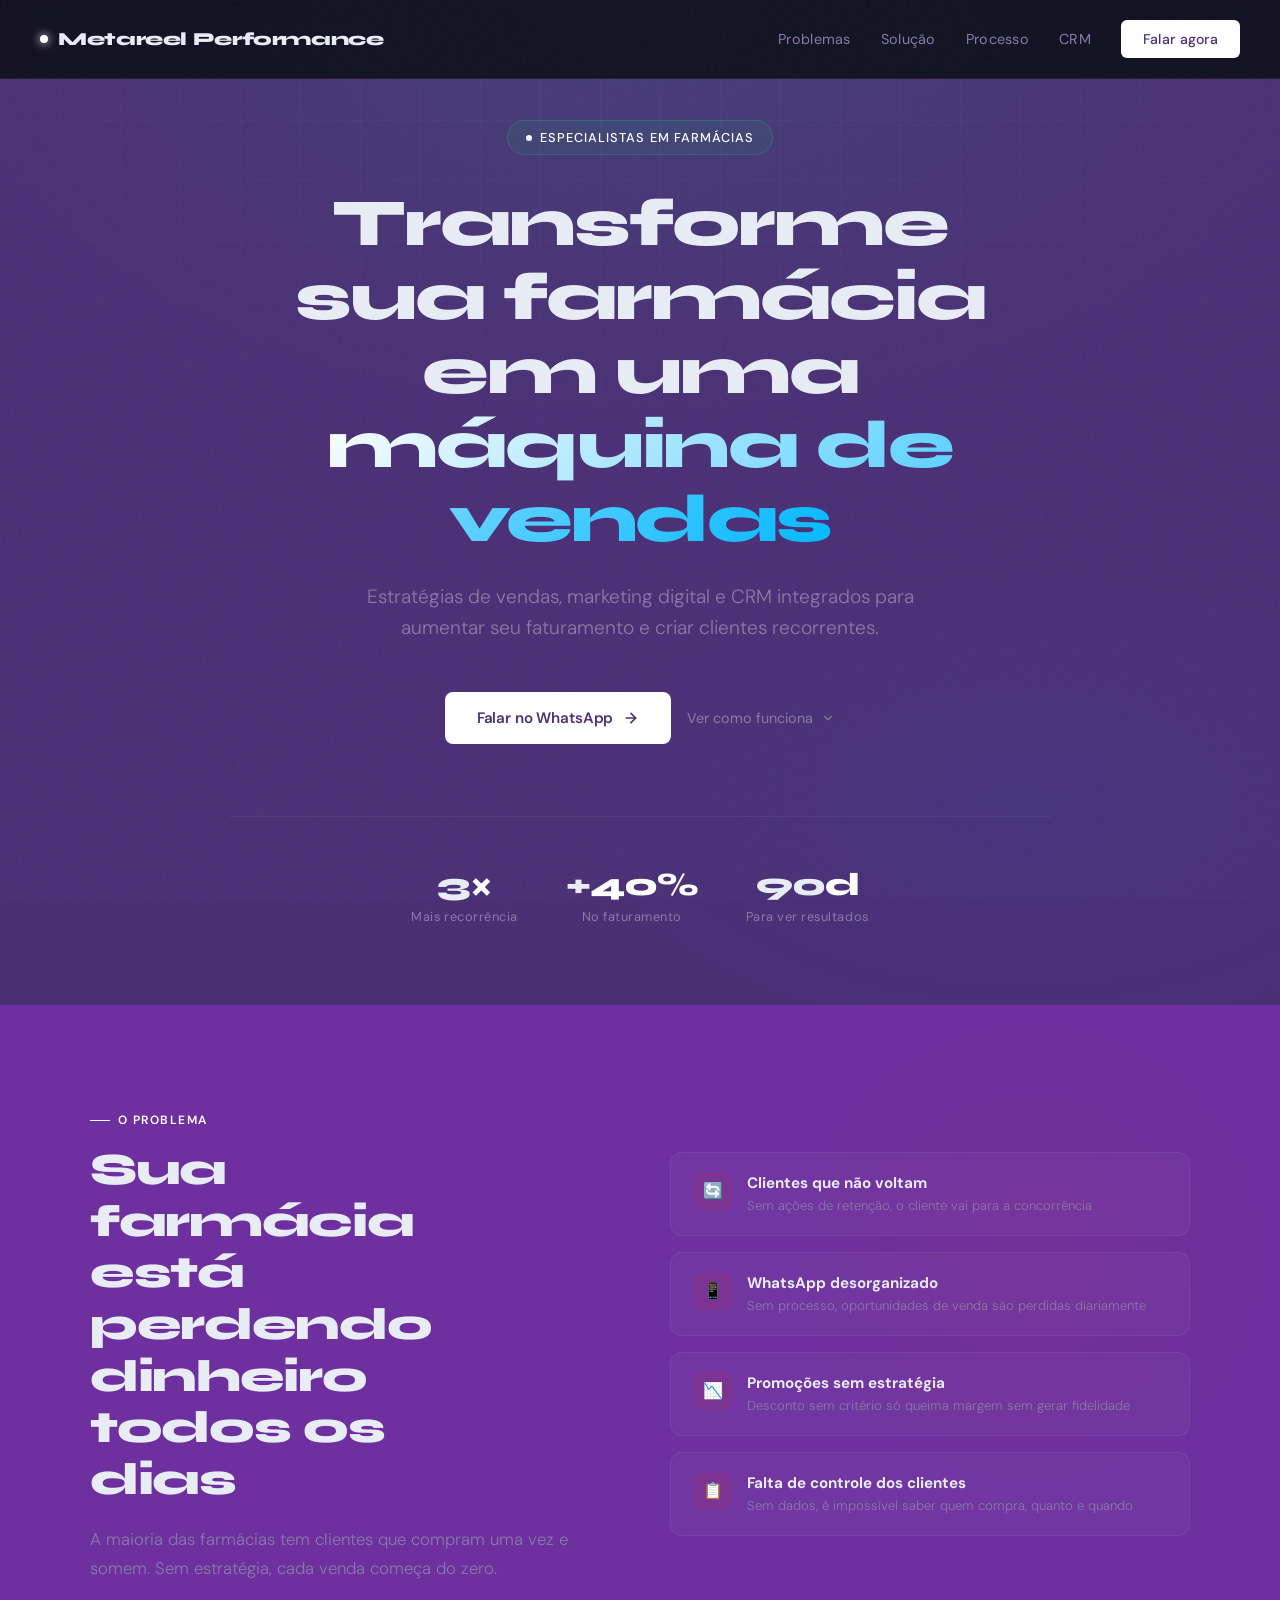
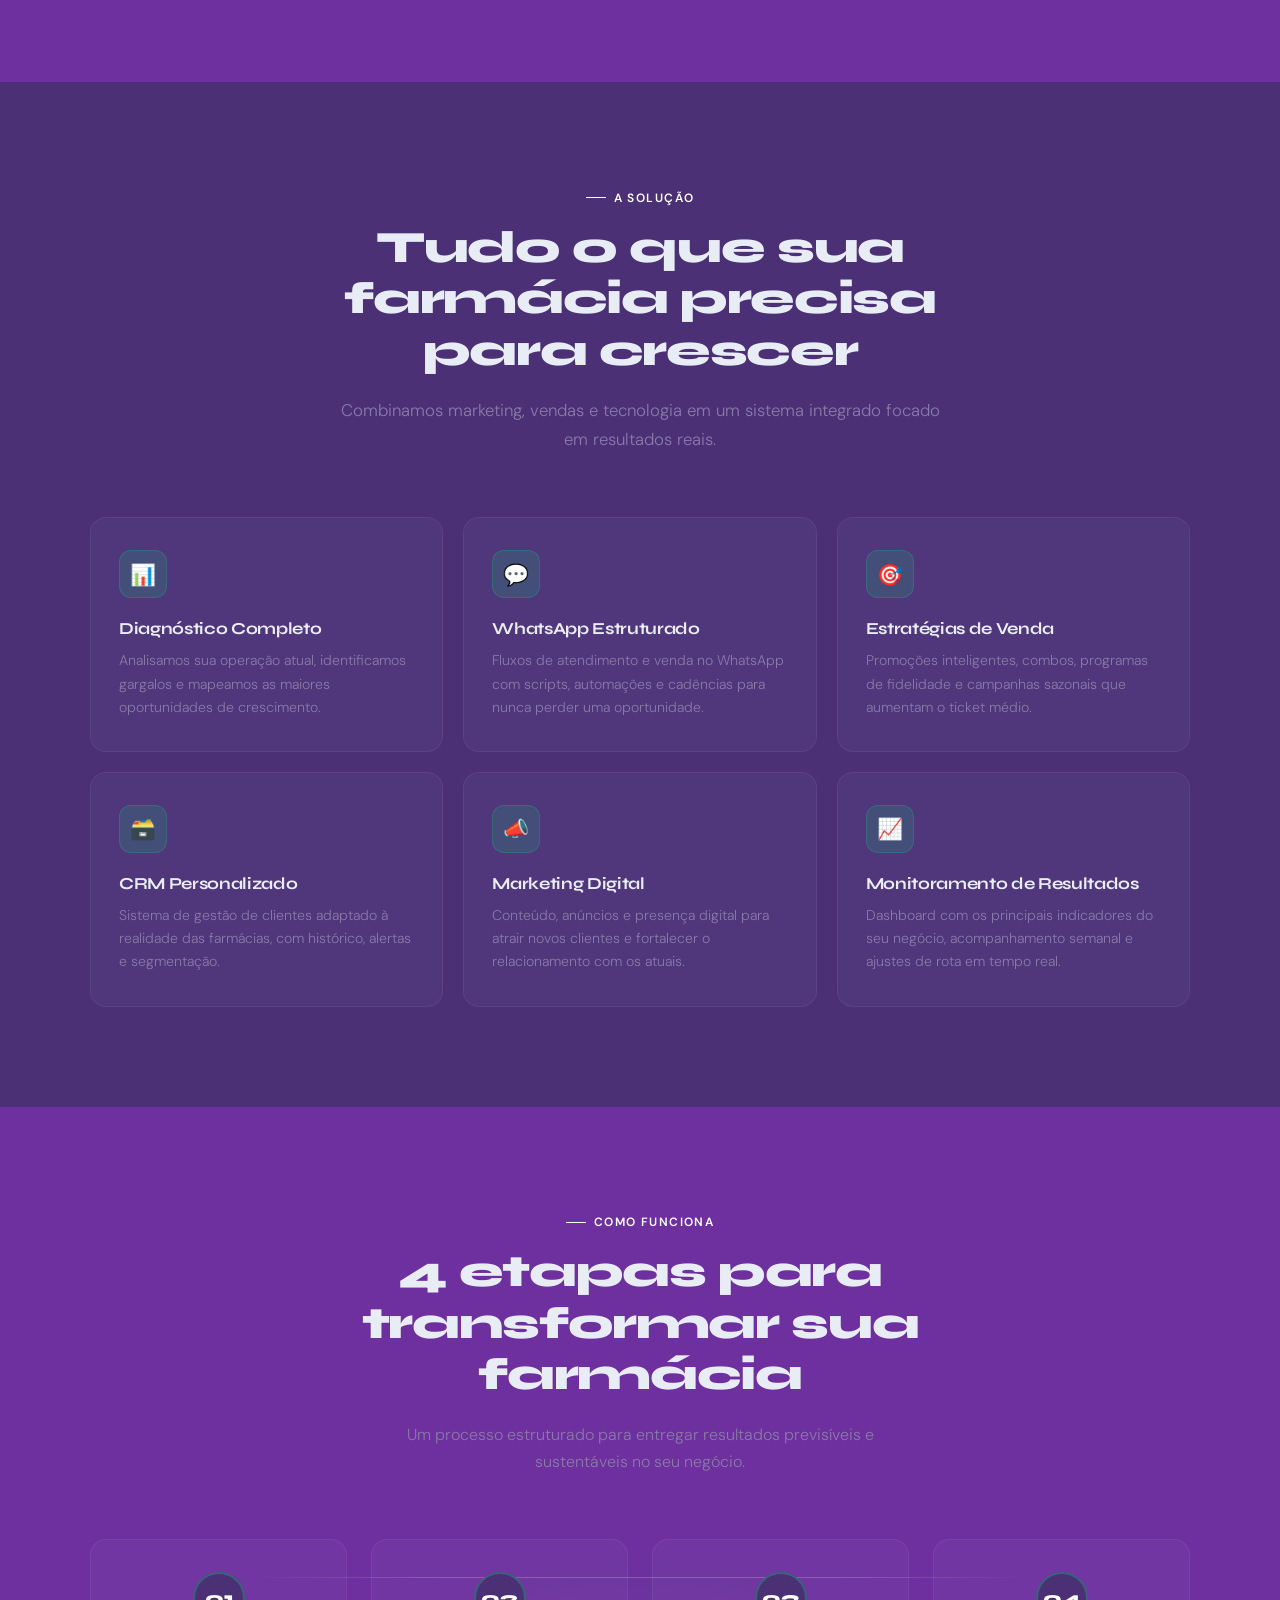
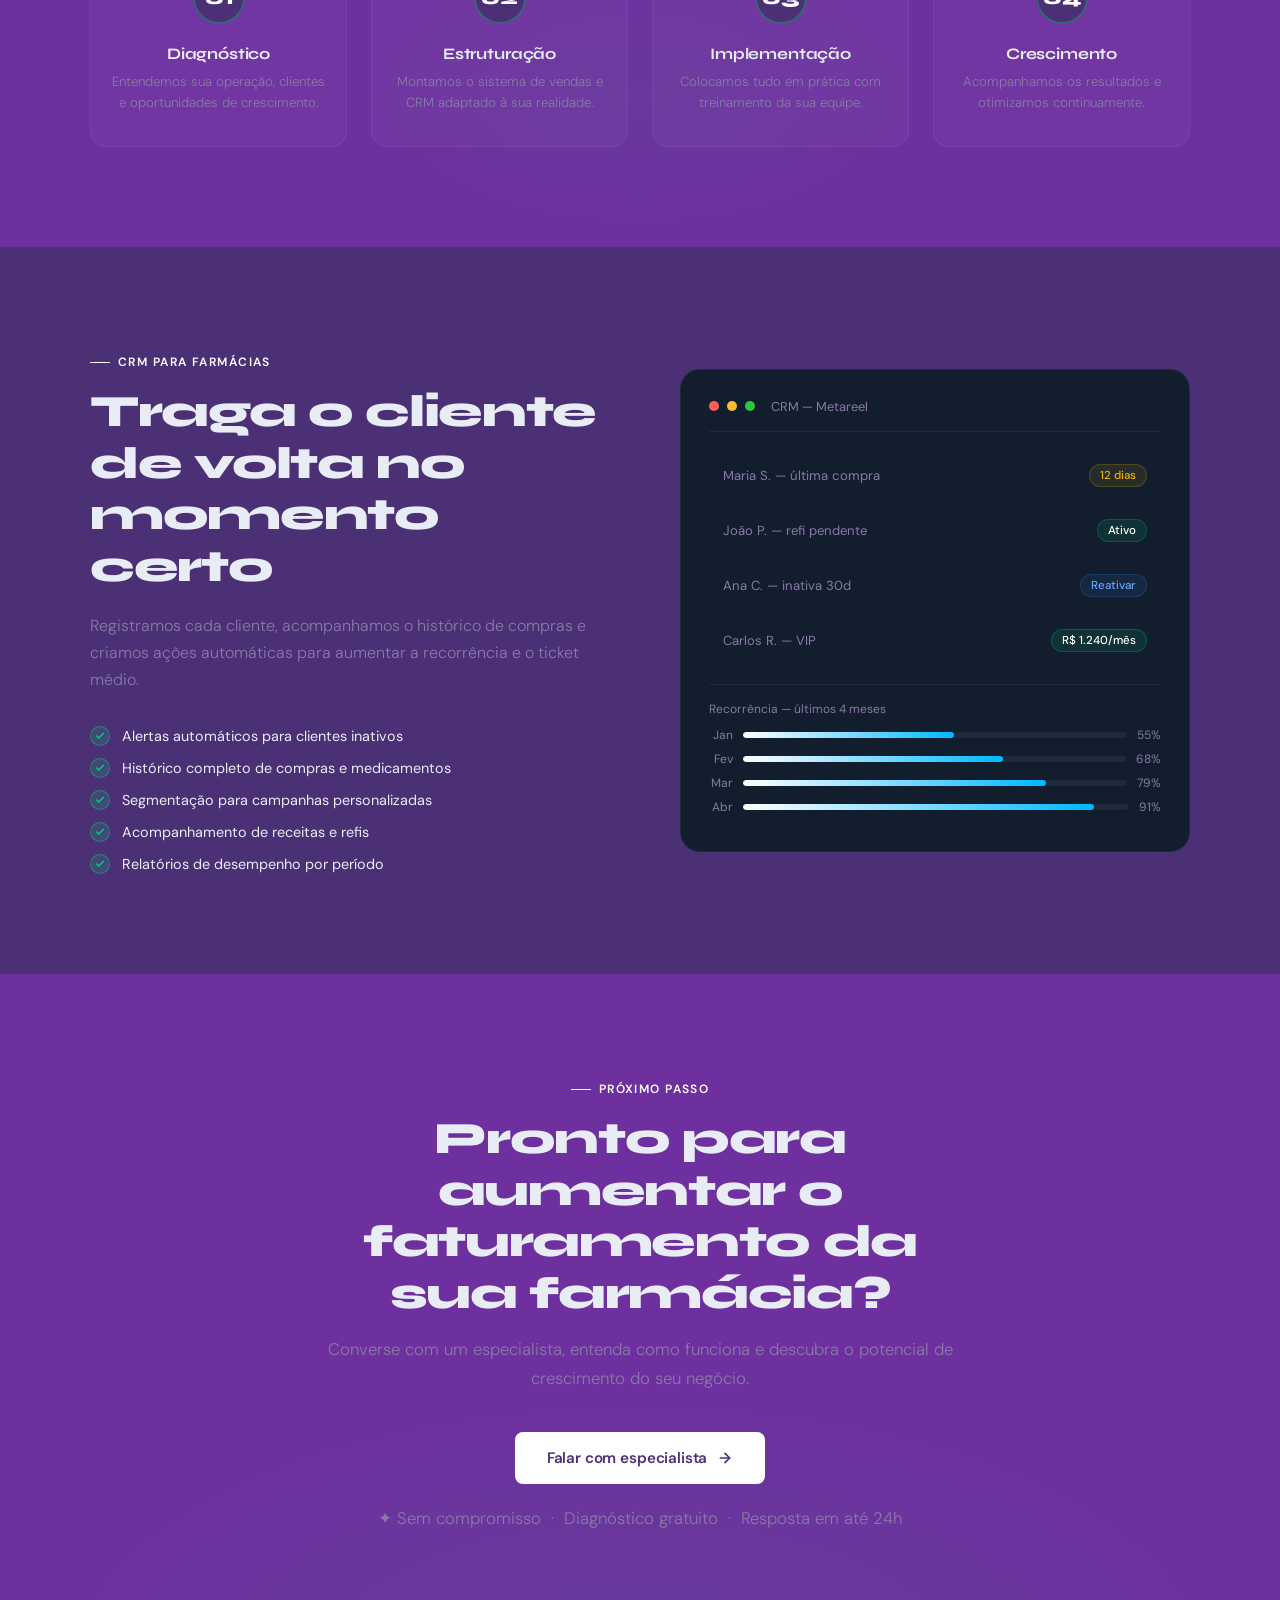
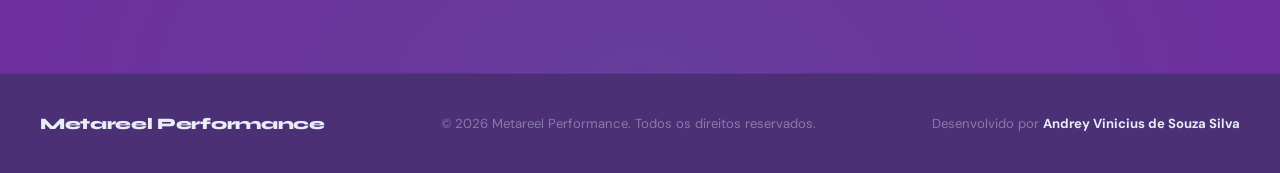
==== index.html @ 1d3d92e2 "Rename main.html to index.html" ====
<!DOCTYPE html>
<html lang="pt-br">
<head>
  <meta charset="UTF-8">
  <meta name="viewport" content="width=device-width, initial-scale=1.0">
  <title>Metareel Performance</title>
  <link rel="preconnect" href="https://fonts.googleapis.com">
  <link rel="preconnect" href="https://fonts.gstatic.com" crossorigin>
  <link href="https://fonts.googleapis.com/css2?family=Syne:wght@400;600;700;800&family=DM+Sans:ital,opsz,wght@0,9..40,300;0,9..40,400;0,9..40,500;1,9..40,300&display=swap" rel="stylesheet">
  <link rel="stylesheet" href="style.css">
</head>
<body>

  <!-- HEADER -->
  <header id="site-header">
    <div class="logo">
      <span class="logo-dot"></span>
      Metareel Performance
    </div>
    <nav id="main-nav">
      <a href="#problema">Problemas</a>
      <a href="#solucao">Solução</a>
      <a href="#processo">Processo</a>
      <a href="#crm">CRM</a>
      <a href="https://wa.me/5511999999999" target="_blank" class="nav-cta">Falar agora</a>
    </nav>
    <div class="hamburger" id="hamburger" onclick="toggleMenu()">
      <span></span><span></span><span></span>
    </div>
  </header>

  <!-- HERO -->
  <section class="hero">
    <div class="hero-bg"></div>
    <div class="hero-grid"></div>
    <div class="hero-content">
      <div class="hero-badge">Especialistas em farmácias</div>
      <h1>Transforme sua farmácia em uma<br><span>máquina de vendas</span></h1>
      <p class="hero-sub">Estratégias de vendas, marketing digital e CRM integrados para aumentar seu faturamento e criar clientes recorrentes.</p>
      <div class="hero-actions">
        <a href="https://wa.me/5511999999999" target="_blank" class="btn-primary">
          Falar no WhatsApp
          <svg width="16" height="16" viewBox="0 0 24 24" fill="none" stroke="currentColor" stroke-width="2.5" stroke-linecap="round" stroke-linejoin="round"><line x1="5" y1="12" x2="19" y2="12"/><polyline points="12 5 19 12 12 19"/></svg>
        </a>
        <a href="#processo" class="btn-secondary">
          Ver como funciona
          <svg width="14" height="14" viewBox="0 0 24 24" fill="none" stroke="currentColor" stroke-width="2" stroke-linecap="round" stroke-linejoin="round"><polyline points="6 9 12 15 18 9"/></svg>
        </a>
      </div>
      <div class="hero-stats">
        <div class="stat-item">
          <div class="stat-num">3<span>×</span></div>
          <div class="stat-label">Mais recorrência</div>
        </div>
        <div class="stat-item">
          <div class="stat-num">+<span>40%</span></div>
          <div class="stat-label">No faturamento</div>
        </div>
        <div class="stat-item">
          <div class="stat-num">90<span>d</span></div>
          <div class="stat-label">Para ver resultados</div>
        </div>
      </div>
    </div>
  </section>

  <!-- PROBLEMA -->
  <section class="problema reveal" id="problema">
    <div class="container">
      <div class="problema-grid">
        <div class="problema-text">
          <div class="section-label">O problema</div>
          <h2>Sua farmácia está perdendo dinheiro todos os dias</h2>
          <p>A maioria das farmácias tem clientes que compram uma vez e somem. Sem estratégia, cada venda começa do zero.</p>
        </div>
        <ul class="pain-list">
          <li>
            <div class="pain-icon">🔄</div>
            <div class="pain-text">
              <strong>Clientes que não voltam</strong>
              <span>Sem ações de retenção, o cliente vai para a concorrência</span>
            </div>
          </li>
          <li>
            <div class="pain-icon">📱</div>
            <div class="pain-text">
              <strong>WhatsApp desorganizado</strong>
              <span>Sem processo, oportunidades de venda são perdidas diariamente</span>
            </div>
          </li>
          <li>
            <div class="pain-icon">📉</div>
            <div class="pain-text">
              <strong>Promoções sem estratégia</strong>
              <span>Desconto sem critério só queima margem sem gerar fidelidade</span>
            </div>
          </li>
          <li>
            <div class="pain-icon">📋</div>
            <div class="pain-text">
              <strong>Falta de controle dos clientes</strong>
              <span>Sem dados, é impossível saber quem compra, quanto e quando</span>
            </div>
          </li>
        </ul>
      </div>
    </div>
  </section>

  <!-- SOLUCAO -->
  <section class="solucao reveal" id="solucao">
    <div class="container">
      <div class="solucao-header">
        <div class="section-label">A solução</div>
        <h2>Tudo o que sua farmácia precisa para crescer</h2>
        <p>Combinamos marketing, vendas e tecnologia em um sistema integrado focado em resultados reais.</p>
      </div>
      <div class="features-grid">
        <div class="feature-card">
          <div class="feature-icon">📊</div>
          <h3>Diagnóstico Completo</h3>
          <p>Analisamos sua operação atual, identificamos gargalos e mapeamos as maiores oportunidades de crescimento.</p>
        </div>
        <div class="feature-card">
          <div class="feature-icon">💬</div>
          <h3>WhatsApp Estruturado</h3>
          <p>Fluxos de atendimento e venda no WhatsApp com scripts, automações e cadências para nunca perder uma oportunidade.</p>
        </div>
        <div class="feature-card">
          <div class="feature-icon">🎯</div>
          <h3>Estratégias de Venda</h3>
          <p>Promoções inteligentes, combos, programas de fidelidade e campanhas sazonais que aumentam o ticket médio.</p>
        </div>
        <div class="feature-card">
          <div class="feature-icon">🗃️</div>
          <h3>CRM Personalizado</h3>
          <p>Sistema de gestão de clientes adaptado à realidade das farmácias, com histórico, alertas e segmentação.</p>
        </div>
        <div class="feature-card">
          <div class="feature-icon">📣</div>
          <h3>Marketing Digital</h3>
          <p>Conteúdo, anúncios e presença digital para atrair novos clientes e fortalecer o relacionamento com os atuais.</p>
        </div>
        <div class="feature-card">
          <div class="feature-icon">📈</div>
          <h3>Monitoramento de Resultados</h3>
          <p>Dashboard com os principais indicadores do seu negócio, acompanhamento semanal e ajustes de rota em tempo real.</p>
        </div>
      </div>
    </div>
  </section>

  <!-- PROCESSO -->
  <section class="processo reveal" id="processo">
    <div class="container">
      <div class="processo-header">
        <div class="section-label">Como funciona</div>
        <h2>4 etapas para transformar sua farmácia</h2>
        <p>Um processo estruturado para entregar resultados previsíveis e sustentáveis no seu negócio.</p>
      </div>
      <div class="steps-wrapper">
        <div class="step-card">
          <div class="step-num">01</div>
          <h3>Diagnóstico</h3>
          <p>Entendemos sua operação, clientes e oportunidades de crescimento.</p>
        </div>
        <div class="step-card">
          <div class="step-num">02</div>
          <h3>Estruturação</h3>
          <p>Montamos o sistema de vendas e CRM adaptado à sua realidade.</p>
        </div>
        <div class="step-card">
          <div class="step-num">03</div>
          <h3>Implementação</h3>
          <p>Colocamos tudo em prática com treinamento da sua equipe.</p>
        </div>
        <div class="step-card">
          <div class="step-num">04</div>
          <h3>Crescimento</h3>
          <p>Acompanhamos os resultados e otimizamos continuamente.</p>
        </div>
      </div>
    </div>
  </section>

  <!-- CRM -->
  <section class="crm reveal" id="crm">
    <div class="container">
      <div class="crm-inner">
        <div class="crm-text">
          <div class="section-label">CRM para farmácias</div>
          <h2>Traga o cliente de volta no momento certo</h2>
          <p>Registramos cada cliente, acompanhamos o histórico de compras e criamos ações automáticas para aumentar a recorrência e o ticket médio.</p>
          <ul class="crm-benefits">
            <li>Alertas automáticos para clientes inativos</li>
            <li>Histórico completo de compras e medicamentos</li>
            <li>Segmentação para campanhas personalizadas</li>
            <li>Acompanhamento de receitas e refis</li>
            <li>Relatórios de desempenho por período</li>
          </ul>
        </div>
        <div class="crm-visual">
          <div class="crm-visual-header">
            <div class="dot dot-r"></div>
            <div class="dot dot-y"></div>
            <div class="dot dot-g"></div>
            <span class="crm-visual-title">CRM — Metareel</span>
          </div>
          <div class="crm-row">
            <span class="crm-row-label">Maria S. — última compra</span>
            <span class="crm-row-tag tag-yellow">12 dias</span>
          </div>
          <div class="crm-row">
            <span class="crm-row-label">João P. — refi pendente</span>
            <span class="crm-row-tag tag-green">Ativo</span>
          </div>
          <div class="crm-row">
            <span class="crm-row-label">Ana C. — inativa 30d</span>
            <span class="crm-row-tag tag-blue">Reativar</span>
          </div>
          <div class="crm-row">
            <span class="crm-row-label">Carlos R. — VIP</span>
            <span class="crm-row-tag tag-green">R$ 1.240/mês</span>
          </div>
          <div class="crm-chart">
            <div class="crm-chart-label">Recorrência — últimos 4 meses</div>
            <div class="bar-row">
              <span class="bar-label">Jan</span>
              <div class="bar-track"><div class="bar-fill" style="width:55%"></div></div>
              <span>55%</span>
            </div>
            <div class="bar-row">
              <span class="bar-label">Fev</span>
              <div class="bar-track"><div class="bar-fill" style="width:68%"></div></div>
              <span>68%</span>
            </div>
            <div class="bar-row">
              <span class="bar-label">Mar</span>
              <div class="bar-track"><div class="bar-fill" style="width:79%"></div></div>
              <span>79%</span>
            </div>
            <div class="bar-row">
              <span class="bar-label">Abr</span>
              <div class="bar-track"><div class="bar-fill" style="width:91%"></div></div>
              <span>91%</span>
            </div>
          </div>
        </div>
      </div>
    </div>
  </section>

  <!-- CTA -->
  <section class="cta reveal">
    <div class="container">
      <div class="cta-inner">
        <div class="section-label">Próximo passo</div>
        <h2>Pronto para aumentar o faturamento da sua farmácia?</h2>
        <p>Converse com um especialista, entenda como funciona e descubra o potencial de crescimento do seu negócio.</p>
        <div class="cta-actions">
          <a href="https://wa.me/5511999999999" target="_blank" class="btn-primary">
            Falar com especialista
            <svg width="16" height="16" viewBox="0 0 24 24" fill="none" stroke="currentColor" stroke-width="2.5" stroke-linecap="round" stroke-linejoin="round"><line x1="5" y1="12" x2="19" y2="12"/><polyline points="12 5 19 12 12 19"/></svg>
          </a>
        </div>
        <p class="guarantee">✦ Sem compromisso &nbsp;·&nbsp; Diagnóstico gratuito &nbsp;·&nbsp; Resposta em até 24h</p>
      </div>
    </div>
  </section>

  <!-- FOOTER -->
  <footer>
    <div class="footer-logo">Metareel Performance</div>
    <p class="footer-copy">© 2026 Metareel Performance. Todos os direitos reservados.</p>
    <p class="footer-copy">Desenvolvido por <strong style="color: var(--text);">Andrey Vinicius de Souza Silva</strong></p>
  </footer>

  <script>
    // Mobile menu
    function toggleMenu() {
      document.getElementById('main-nav').classList.toggle('open');
    }

    // Close menu on link click
    document.querySelectorAll('#main-nav a').forEach(a => {
      a.addEventListener('click', () => {
        document.getElementById('main-nav').classList.remove('open');
      });
    });

    // Scroll reveal
    const observer = new IntersectionObserver((entries) => {
      entries.forEach(e => {
        if (e.isIntersecting) {
          e.target.classList.add('visible');
          observer.unobserve(e.target);
        }
      });
    }, { threshold: 0.1, rootMargin: '0px 0px -60px 0px' });

    document.querySelectorAll('.reveal').forEach(el => observer.observe(el));

    // Header shadow on scroll
    window.addEventListener('scroll', () => {
      const h = document.getElementById('site-header');
      if (window.scrollY > 40) {
        h.style.boxShadow = '0 4px 30px rgba(0,0,0,0.3)';
      } else {
        h.style.boxShadow = 'none';
      }
    });
  </script>

</body>
</html>
---- style.css ----
:root {
      --dark: #4b3076;
      --dark-2: #6d309e;
      --dark-3: #121e2e;
      --green: #ffffff;
      --green-dim: #8f62dd;
      --green-glow: rgba(0, 224, 122, 0.15);
      --text: #e8edf5;
      --muted: #897aa8;
      --border: rgba(255,255,255,0.06);
      --card-bg: rgba(255,255,255,0.03);
    }

    *, *::before, *::after { box-sizing: border-box; margin: 0; padding: 0; }

    html { scroll-behavior: smooth; }

    body {
      font-family: 'DM Sans', sans-serif;
      background: var(--dark);
      color: var(--text);
      overflow-x: hidden;
    }

    /* ─── NOISE TEXTURE ─── */
    body::before {
      content: '';
      position: fixed;
      inset: 0;
      background-image: url("data:image/svg+xml,%3Csvg viewBox='0 0 256 256' xmlns='http://www.w3.org/2000/svg'%3E%3Cfilter id='noise'%3E%3CfeTurbulence type='fractalNoise' baseFrequency='0.9' numOctaves='4' stitchTiles='stitch'/%3E%3C/filter%3E%3Crect width='100%25' height='100%25' filter='url(%23noise)' opacity='0.04'/%3E%3C/svg%3E");
      pointer-events: none;
      z-index: 999;
      opacity: 0.6;
    }

    /* ─── HEADER ─── */
    header {
      position: fixed;
      top: 0;
      left: 0;
      right: 0;
      z-index: 100;
      padding: 20px 40px;
      display: flex;
      align-items: center;
      justify-content: space-between;
      background: rgba(6, 10, 16, 0.8);
      backdrop-filter: blur(20px);
      border-bottom: 1px solid var(--border);
      transition: all 0.3s ease;
    }

    .logo {
      font-family: 'Syne', sans-serif;
      font-weight: 800;
      font-size: 1.15rem;
      letter-spacing: -0.02em;
      color: var(--text);
      display: flex;
      align-items: center;
      gap: 10px;
    }

    .logo-dot {
      width: 8px;
      height: 8px;
      border-radius: 50%;
      background: var(--green);
      box-shadow: 0 0 10px var(--green);
      animation: pulse 2s ease-in-out infinite;
    }

    @keyframes pulse {
      0%, 100% { box-shadow: 0 0 8px var(--green); }
      50% { box-shadow: 0 0 18px var(--green), 0 0 30px rgba(0,224,122,0.4); }
    }

    nav {
      display: flex;
      align-items: center;
      gap: 30px;
    }

    nav a {
      color: var(--muted);
      text-decoration: none;
      font-size: 0.9rem;
      font-weight: 400;
      letter-spacing: 0.02em;
      transition: color 0.2s;
    }

    nav a:hover { color: var(--text); }

    .nav-cta {
      background: var(--green);
      color: var(--dark) !important;
      padding: 10px 22px;
      border-radius: 6px;
      font-weight: 500 !important;
      font-size: 0.88rem !important;
      transition: background 0.2s, transform 0.2s, box-shadow 0.2s !important;
    }

    .nav-cta:hover {
      background: #00f589 !important;
      transform: translateY(-1px);
      box-shadow: 0 6px 20px rgba(0, 224, 122, 0.35);
    }

    .hamburger {
      display: none;
      flex-direction: column;
      gap: 5px;
      cursor: pointer;
      padding: 4px;
    }

    .hamburger span {
      display: block;
      width: 24px;
      height: 2px;
      background: var(--text);
      border-radius: 2px;
      transition: all 0.3s;
    }

    /* ─── HERO ─── */
    .hero {
      min-height: 100vh;
      display: flex;
      align-items: center;
      justify-content: center;
      position: relative;
      padding: 120px 40px 80px;
      text-align: center;
      overflow: hidden;
    }

    .hero-bg {
      position: absolute;
      inset: 0;
      background: radial-gradient(ellipse 80% 60% at 50% 0%, rgba(0,224,122,0.08) 0%, transparent 70%),
                  radial-gradient(ellipse 60% 40% at 80% 80%, rgba(0,100,200,0.06) 0%, transparent 60%),
                  var(--dark);
    }

    .hero-grid {
      position: absolute;
      inset: 0;
      background-image:
        linear-gradient(rgba(255,255,255,0.025) 1px, transparent 1px),
        linear-gradient(90deg, rgba(255,255,255,0.025) 1px, transparent 1px);
      background-size: 60px 60px;
      mask-image: radial-gradient(ellipse 90% 70% at 50% 0%, black 30%, transparent 80%);
    }

    .hero-content {
      position: relative;
      z-index: 2;
      max-width: 820px;
    }

    .hero-badge {
      display: inline-flex;
      align-items: center;
      gap: 8px;
      background: rgba(0,224,122,0.08);
      border: 1px solid rgba(0,224,122,0.2);
      border-radius: 50px;
      padding: 8px 18px;
      font-size: 0.8rem;
      color: var(--green);
      letter-spacing: 0.08em;
      text-transform: uppercase;
      font-weight: 500;
      margin-bottom: 32px;
      animation: fadeUp 0.7s ease both;
    }

    .hero-badge::before {
      content: '';
      width: 6px;
      height: 6px;
      border-radius: 50%;
      background: var(--green);
      animation: pulse 2s infinite;
    }

    h1 {
      font-family: 'Syne', sans-serif;
      font-size: clamp(2.4rem, 6vw, 4.2rem);
      font-weight: 800;
      line-height: 1.1;
      letter-spacing: -0.03em;
      margin-bottom: 24px;
      animation: fadeUp 0.7s 0.1s ease both;
    }

    h1 span {
      background: linear-gradient(135deg, var(--green) 0%, #00b8ff 100%);
      -webkit-background-clip: text;
      -webkit-text-fill-color: transparent;
      background-clip: text;
    }

    .hero-sub {
      font-size: clamp(1rem, 2.5vw, 1.2rem);
      color: var(--muted);
      max-width: 560px;
      margin: 0 auto 48px;
      line-height: 1.65;
      font-weight: 300;
      animation: fadeUp 0.7s 0.2s ease both;
    }

    .hero-actions {
      display: flex;
      align-items: center;
      justify-content: center;
      gap: 16px;
      flex-wrap: wrap;
      animation: fadeUp 0.7s 0.3s ease both;
    }

    .btn-primary {
      display: inline-flex;
      align-items: center;
      gap: 10px;
      background: var(--green);
      color: var(--dark);
      text-decoration: none;
      padding: 16px 32px;
      border-radius: 8px;
      font-weight: 600;
      font-size: 0.95rem;
      transition: all 0.25s;
      letter-spacing: -0.01em;
    }

    .btn-primary:hover {
      background: #00f589;
      transform: translateY(-2px);
      box-shadow: 0 10px 30px rgba(0, 224, 122, 0.35);
    }

    .btn-primary svg { transition: transform 0.25s; }
    .btn-primary:hover svg { transform: translateX(3px); }

    .btn-secondary {
      display: inline-flex;
      align-items: center;
      gap: 8px;
      color: var(--muted);
      text-decoration: none;
      font-size: 0.9rem;
      transition: color 0.2s;
    }

    .btn-secondary:hover { color: var(--text); }

    .hero-stats {
      display: flex;
      justify-content: center;
      gap: 48px;
      margin-top: 72px;
      padding-top: 48px;
      border-top: 1px solid var(--border);
      flex-wrap: wrap;
      animation: fadeUp 0.7s 0.4s ease both;
    }

    .stat-item { text-align: center; }

    .stat-num {
      font-family: 'Syne', sans-serif;
      font-size: 2rem;
      font-weight: 800;
      color: var(--text);
      letter-spacing: -0.03em;
    }

    .stat-num span { color: var(--green); }

    .stat-label {
      font-size: 0.8rem;
      color: var(--muted);
      margin-top: 4px;
      letter-spacing: 0.04em;
    }

    @keyframes fadeUp {
      from { opacity: 0; transform: translateY(24px); }
      to { opacity: 1; transform: translateY(0); }
    }

    /* ─── SECTIONS ─── */
    section { padding: 100px 40px; }

    .container { max-width: 1100px; margin: 0 auto; }

    .section-label {
      display: inline-flex;
      align-items: center;
      gap: 8px;
      font-size: 0.75rem;
      text-transform: uppercase;
      letter-spacing: 0.12em;
      color: var(--green);
      font-weight: 600;
      margin-bottom: 16px;
    }

    .section-label::before {
      content: '';
      width: 20px;
      height: 1px;
      background: var(--green);
    }

    h2 {
      font-family: 'Syne', sans-serif;
      font-size: clamp(1.8rem, 4vw, 2.8rem);
      font-weight: 800;
      letter-spacing: -0.03em;
      line-height: 1.15;
      margin-bottom: 20px;
    }

    /* ─── PROBLEMA ─── */
    .problema {
      background: var(--dark-2);
      position: relative;
      overflow: hidden;
    }

    .problema::before {
      content: '';
      position: absolute;
      top: 0; right: 0;
      width: 500px; height: 500px;
      background: radial-gradient(circle, rgba(220,38,38,0.05) 0%, transparent 70%);
      pointer-events: none;
    }

    .problema-grid {
      display: grid;
      grid-template-columns: 1fr 1fr;
      gap: 60px;
      align-items: center;
    }

    .problema-text h2 { max-width: 420px; }

    .problema-text p {
      color: var(--muted);
      line-height: 1.7;
      font-size: 1.05rem;
      font-weight: 300;
      margin-top: 8px;
    }

    .pain-list {
      list-style: none;
      display: flex;
      flex-direction: column;
      gap: 16px;
    }

    .pain-list li {
      display: flex;
      align-items: flex-start;
      gap: 16px;
      background: var(--card-bg);
      border: 1px solid var(--border);
      border-radius: 12px;
      padding: 20px 24px;
      font-size: 0.95rem;
      transition: border-color 0.25s, transform 0.25s;
    }

    .pain-list li:hover {
      border-color: rgba(220,38,38,0.3);
      transform: translateX(4px);
    }

    .pain-icon {
      width: 36px;
      height: 36px;
      border-radius: 8px;
      background: rgba(220,38,38,0.1);
      border: 1px solid rgba(220,38,38,0.2);
      display: flex;
      align-items: center;
      justify-content: center;
      flex-shrink: 0;
      font-size: 1rem;
    }

    .pain-text strong {
      display: block;
      font-size: 0.95rem;
      margin-bottom: 2px;
    }

    .pain-text span {
      font-size: 0.82rem;
      color: var(--muted);
      font-weight: 300;
    }

    /* ─── SOLUCAO ─── */
    .solucao { background: var(--dark); }

    .solucao-header { text-align: center; max-width: 600px; margin: 0 auto 64px; }

    .solucao-header p {
      color: var(--muted);
      font-size: 1.05rem;
      line-height: 1.7;
      font-weight: 300;
    }

    .features-grid {
      display: grid;
      grid-template-columns: repeat(3, 1fr);
      gap: 20px;
    }

    .feature-card {
      background: var(--card-bg);
      border: 1px solid var(--border);
      border-radius: 16px;
      padding: 32px 28px;
      position: relative;
      overflow: hidden;
      transition: all 0.3s;
    }

    .feature-card::before {
      content: '';
      position: absolute;
      top: 0; left: 0; right: 0;
      height: 2px;
      background: linear-gradient(90deg, transparent, var(--green), transparent);
      opacity: 0;
      transition: opacity 0.3s;
    }

    .feature-card:hover {
      border-color: rgba(0,224,122,0.2);
      transform: translateY(-4px);
      box-shadow: 0 20px 40px rgba(0,0,0,0.3);
    }

    .feature-card:hover::before { opacity: 1; }

    .feature-icon {
      width: 48px;
      height: 48px;
      border-radius: 12px;
      background: var(--green-glow);
      border: 1px solid rgba(0,224,122,0.2);
      display: flex;
      align-items: center;
      justify-content: center;
      font-size: 1.3rem;
      margin-bottom: 20px;
    }

    .feature-card h3 {
      font-family: 'Syne', sans-serif;
      font-size: 1.05rem;
      font-weight: 700;
      margin-bottom: 10px;
      letter-spacing: -0.02em;
    }

    .feature-card p {
      color: var(--muted);
      font-size: 0.88rem;
      line-height: 1.65;
      font-weight: 300;
    }

    /* ─── PROCESSO ─── */
    .processo {
      background: var(--dark-2);
      position: relative;
      overflow: hidden;
    }

    .processo::after {
      content: '';
      position: absolute;
      bottom: 0; left: 50%;
      transform: translateX(-50%);
      width: 600px;
      height: 300px;
      background: radial-gradient(ellipse, rgba(0,224,122,0.04) 0%, transparent 70%);
      pointer-events: none;
    }

    .processo-header { text-align: center; max-width: 560px; margin: 0 auto 64px; }

    .processo-header p {
      color: var(--muted);
      font-size: 1rem;
      line-height: 1.7;
      font-weight: 300;
    }

    .steps-wrapper {
      display: grid;
      grid-template-columns: repeat(4, 1fr);
      gap: 24px;
      position: relative;
    }

    .steps-wrapper::before {
      content: '';
      position: absolute;
      top: 38px;
      left: calc(12.5% + 24px);
      right: calc(12.5% + 24px);
      height: 1px;
      background: linear-gradient(90deg, transparent, var(--green), var(--green), var(--green), transparent);
      opacity: 0.2;
    }

    .step-card {
      text-align: center;
      padding: 32px 20px;
      background: var(--card-bg);
      border: 1px solid var(--border);
      border-radius: 16px;
      transition: all 0.3s;
      position: relative;
    }

    .step-card:hover {
      border-color: rgba(0,224,122,0.25);
      transform: translateY(-6px);
      box-shadow: 0 20px 40px rgba(0,0,0,0.25), 0 0 30px rgba(0,224,122,0.05);
    }

    .step-num {
      width: 52px;
      height: 52px;
      border-radius: 50%;
      background: var(--dark);
      border: 2px solid rgba(0,224,122,0.3);
      display: flex;
      align-items: center;
      justify-content: center;
      font-family: 'Syne', sans-serif;
      font-size: 1.1rem;
      font-weight: 800;
      color: var(--green);
      margin: 0 auto 20px;
      position: relative;
      z-index: 1;
    }

    .step-card h3 {
      font-family: 'Syne', sans-serif;
      font-size: 1rem;
      font-weight: 700;
      margin-bottom: 8px;
      letter-spacing: -0.01em;
    }

    .step-card p {
      font-size: 0.83rem;
      color: var(--muted);
      line-height: 1.6;
      font-weight: 300;
    }

    /* ─── CRM ─── */
    .crm { background: var(--dark); }

    .crm-inner {
      display: grid;
      grid-template-columns: 1fr 1fr;
      gap: 80px;
      align-items: center;
    }

    .crm-text p {
      color: var(--muted);
      line-height: 1.7;
      font-size: 1rem;
      font-weight: 300;
      margin-bottom: 32px;
    }

    .crm-benefits {
      list-style: none;
      display: flex;
      flex-direction: column;
      gap: 12px;
    }

    .crm-benefits li {
      display: flex;
      align-items: center;
      gap: 12px;
      font-size: 0.9rem;
      color: var(--text);
    }

    .crm-benefits li::before {
      content: '';
      width: 20px;
      height: 20px;
      border-radius: 50%;
      background: var(--green-glow);
      border: 1px solid rgba(0,224,122,0.4);
      display: flex;
      align-items: center;
      justify-content: center;
      flex-shrink: 0;
      background-image: url("data:image/svg+xml,%3Csvg xmlns='http://www.w3.org/2000/svg' width='10' height='10' viewBox='0 0 24 24' fill='none' stroke='%2300e07a' stroke-width='3' stroke-linecap='round' stroke-linejoin='round'%3E%3Cpolyline points='20 6 9 17 4 12'%3E%3C/polyline%3E%3C/svg%3E");
      background-repeat: no-repeat;
      background-position: center;
    }

    .crm-visual {
      background: var(--dark-3);
      border: 1px solid var(--border);
      border-radius: 20px;
      padding: 28px;
      overflow: hidden;
    }

    .crm-visual-header {
      display: flex;
      align-items: center;
      gap: 8px;
      margin-bottom: 20px;
      padding-bottom: 16px;
      border-bottom: 1px solid var(--border);
    }

    .dot { width: 10px; height: 10px; border-radius: 50%; }
    .dot-r { background: #ff5f57; }
    .dot-y { background: #febc2e; }
    .dot-g { background: #28c840; }

    .crm-visual-title {
      font-size: 0.8rem;
      color: var(--muted);
      margin-left: 8px;
      font-family: 'DM Sans', monospace;
    }

    .crm-row {
      display: flex;
      align-items: center;
      justify-content: space-between;
      padding: 12px 14px;
      border-radius: 8px;
      margin-bottom: 8px;
      font-size: 0.82rem;
      transition: background 0.2s;
    }

    .crm-row:hover { background: rgba(255,255,255,0.04); }
    .crm-row-label { color: var(--muted); }
    .crm-row-value { font-weight: 500; }
    .crm-row-tag {
      font-size: 0.72rem;
      padding: 3px 10px;
      border-radius: 50px;
      font-weight: 500;
    }

    .tag-green { background: rgba(0,224,122,0.1); color: var(--green); border: 1px solid rgba(0,224,122,0.2); }
    .tag-yellow { background: rgba(234,179,8,0.1); color: #eab308; border: 1px solid rgba(234,179,8,0.2); }
    .tag-blue { background: rgba(59,130,246,0.1); color: #60a5fa; border: 1px solid rgba(59,130,246,0.2); }

    .crm-chart { margin-top: 20px; padding-top: 16px; border-top: 1px solid var(--border); }

    .crm-chart-label {
      font-size: 0.75rem;
      color: var(--muted);
      margin-bottom: 10px;
    }

    .bar-row {
      display: flex;
      align-items: center;
      gap: 10px;
      margin-bottom: 8px;
      font-size: 0.75rem;
      color: var(--muted);
    }

    .bar-label { width: 24px; text-align: right; }

    .bar-track {
      flex: 1;
      height: 6px;
      background: rgba(255,255,255,0.05);
      border-radius: 3px;
      overflow: hidden;
    }

    .bar-fill {
      height: 100%;
      border-radius: 3px;
      background: linear-gradient(90deg, var(--green), #00b8ff);
      animation: barGrow 1s 0.5s ease both;
      transform-origin: left;
    }

    @keyframes barGrow {
      from { transform: scaleX(0); }
      to { transform: scaleX(1); }
    }

    /* ─── CTA ─── */
    .cta {
      background: var(--dark-2);
      position: relative;
      overflow: hidden;
    }

    .cta::before {
      content: '';
      position: absolute;
      inset: 0;
      background: radial-gradient(ellipse 70% 60% at 50% 100%, rgba(0,224,122,0.07) 0%, transparent 70%);
    }

    .cta-inner {
      position: relative;
      text-align: center;
      max-width: 640px;
      margin: 0 auto;
    }

    .cta-inner h2 { margin-bottom: 16px; }

    .cta-inner p {
      color: var(--muted);
      font-size: 1.05rem;
      line-height: 1.7;
      font-weight: 300;
      margin-bottom: 40px;
    }

    .cta-actions {
      display: flex;
      align-items: center;
      justify-content: center;
      gap: 20px;
      flex-wrap: wrap;
    }

    .guarantee {
      font-size: 0.8rem;
      color: var(--muted);
      margin-top: 20px;
      display: flex;
      align-items: center;
      justify-content: center;
      gap: 6px;
    }

    /* ─── FOOTER ─── */
    footer {
      background: var(--dark);
      border-top: 1px solid var(--border);
      padding: 40px;
      display: flex;
      align-items: center;
      justify-content: space-between;
      flex-wrap: gap;
      gap: 20px;
    }

    .footer-logo {
      font-family: 'Syne', sans-serif;
      font-weight: 800;
      font-size: 1rem;
      letter-spacing: -0.02em;
    }

    .footer-copy {
      font-size: 0.82rem;
      color: var(--muted);
    }

    /* ─── SCROLL REVEAL ─── */
    .reveal {
      opacity: 0;
      transform: translateY(30px);
      transition: opacity 0.7s ease, transform 0.7s ease;
    }

    .reveal.visible {
      opacity: 1;
      transform: translateY(0);
    }

    /* ─── RESPONSIVE ─── */
    @media (max-width: 900px) {
      header { padding: 16px 24px; }
      nav { display: none; gap: 16px; flex-direction: column; }
      nav.open {
        display: flex;
        position: absolute;
        top: 100%;
        left: 0; right: 0;
        background: rgba(6,10,16,0.98);
        backdrop-filter: blur(20px);
        padding: 24px;
        border-bottom: 1px solid var(--border);
      }
      .hamburger { display: flex; }
      section { padding: 72px 24px; }
      .problema-grid { grid-template-columns: 1fr; gap: 40px; }
      .features-grid { grid-template-columns: 1fr; }
      .steps-wrapper { grid-template-columns: 1fr 1fr; }
      .steps-wrapper::before { display: none; }
      .crm-inner { grid-template-columns: 1fr; gap: 40px; }
      footer { flex-direction: column; text-align: center; }
    }

    @media (max-width: 560px) {
      .hero { padding: 100px 24px 60px; }
      h1 { font-size: 2.2rem; }
      .hero-stats { gap: 28px; }
      .steps-wrapper { grid-template-columns: 1fr; }
      .hero-actions { flex-direction: column; }
    }
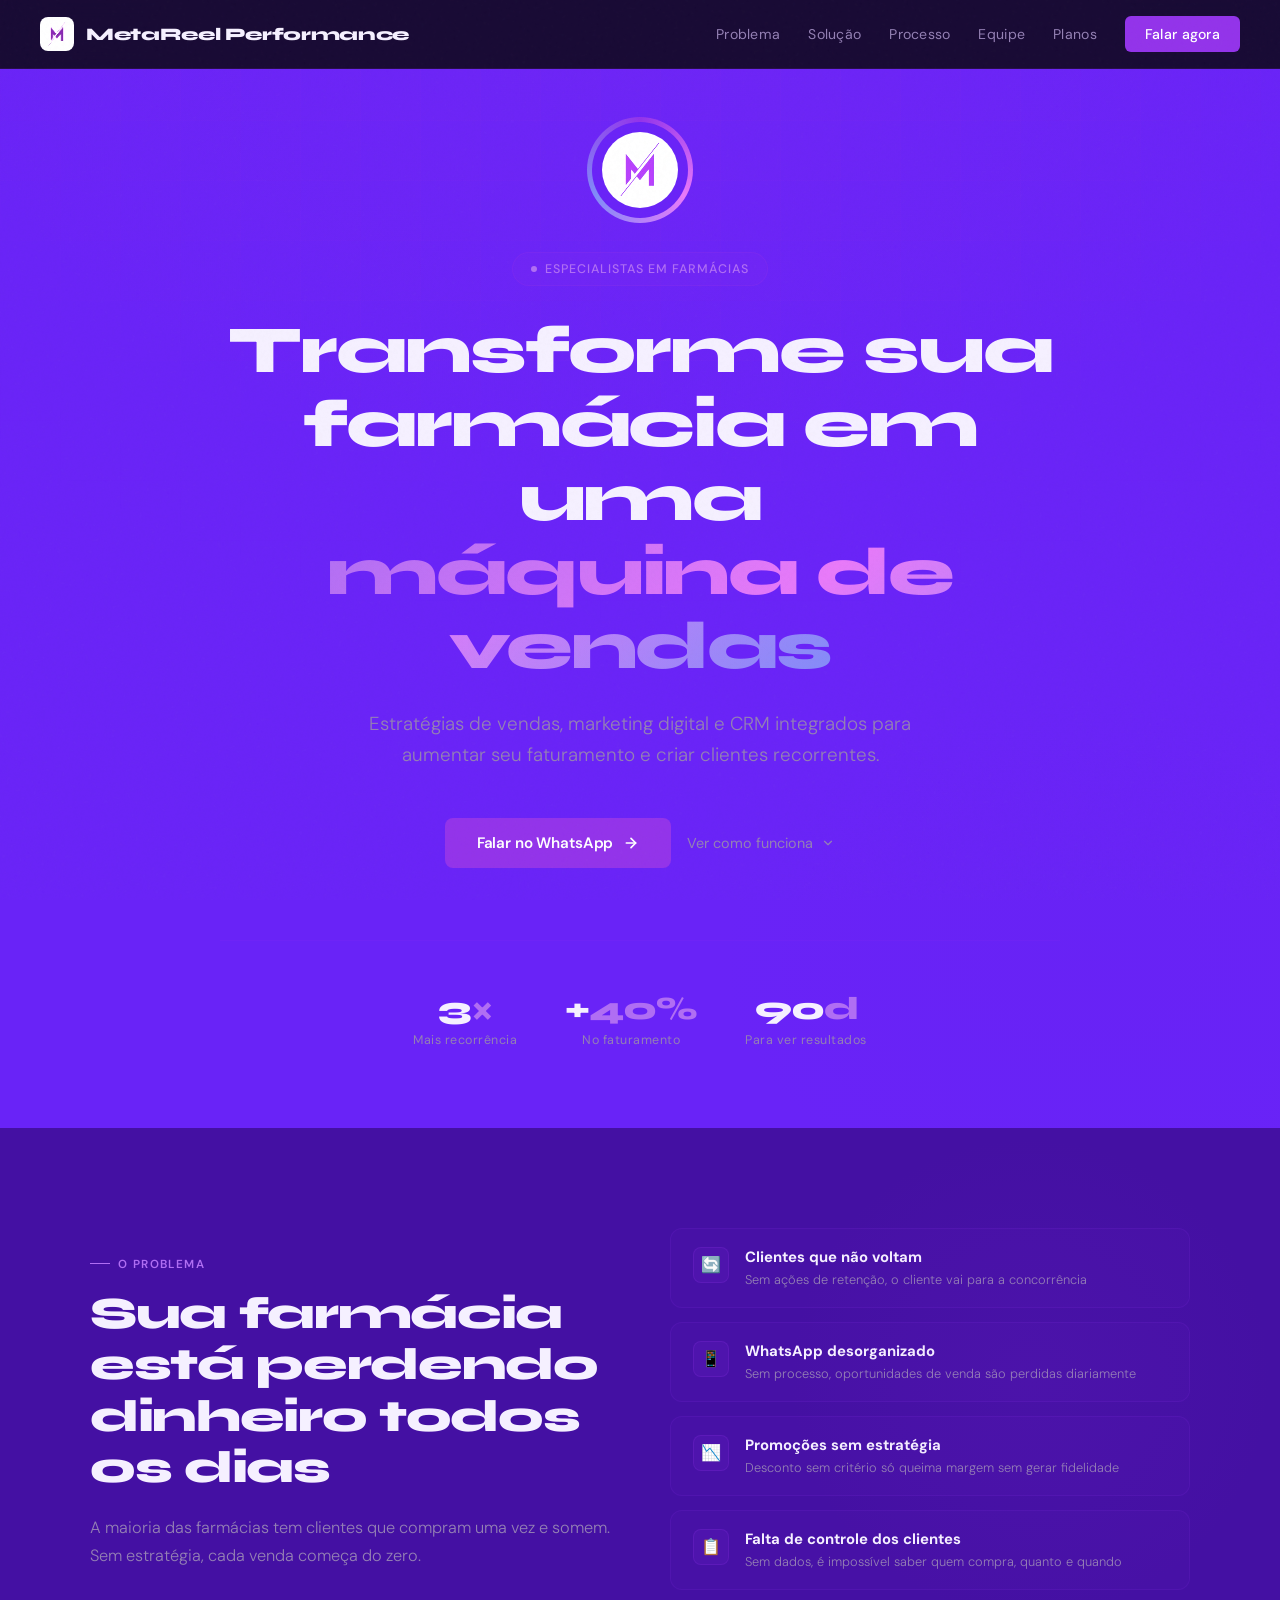
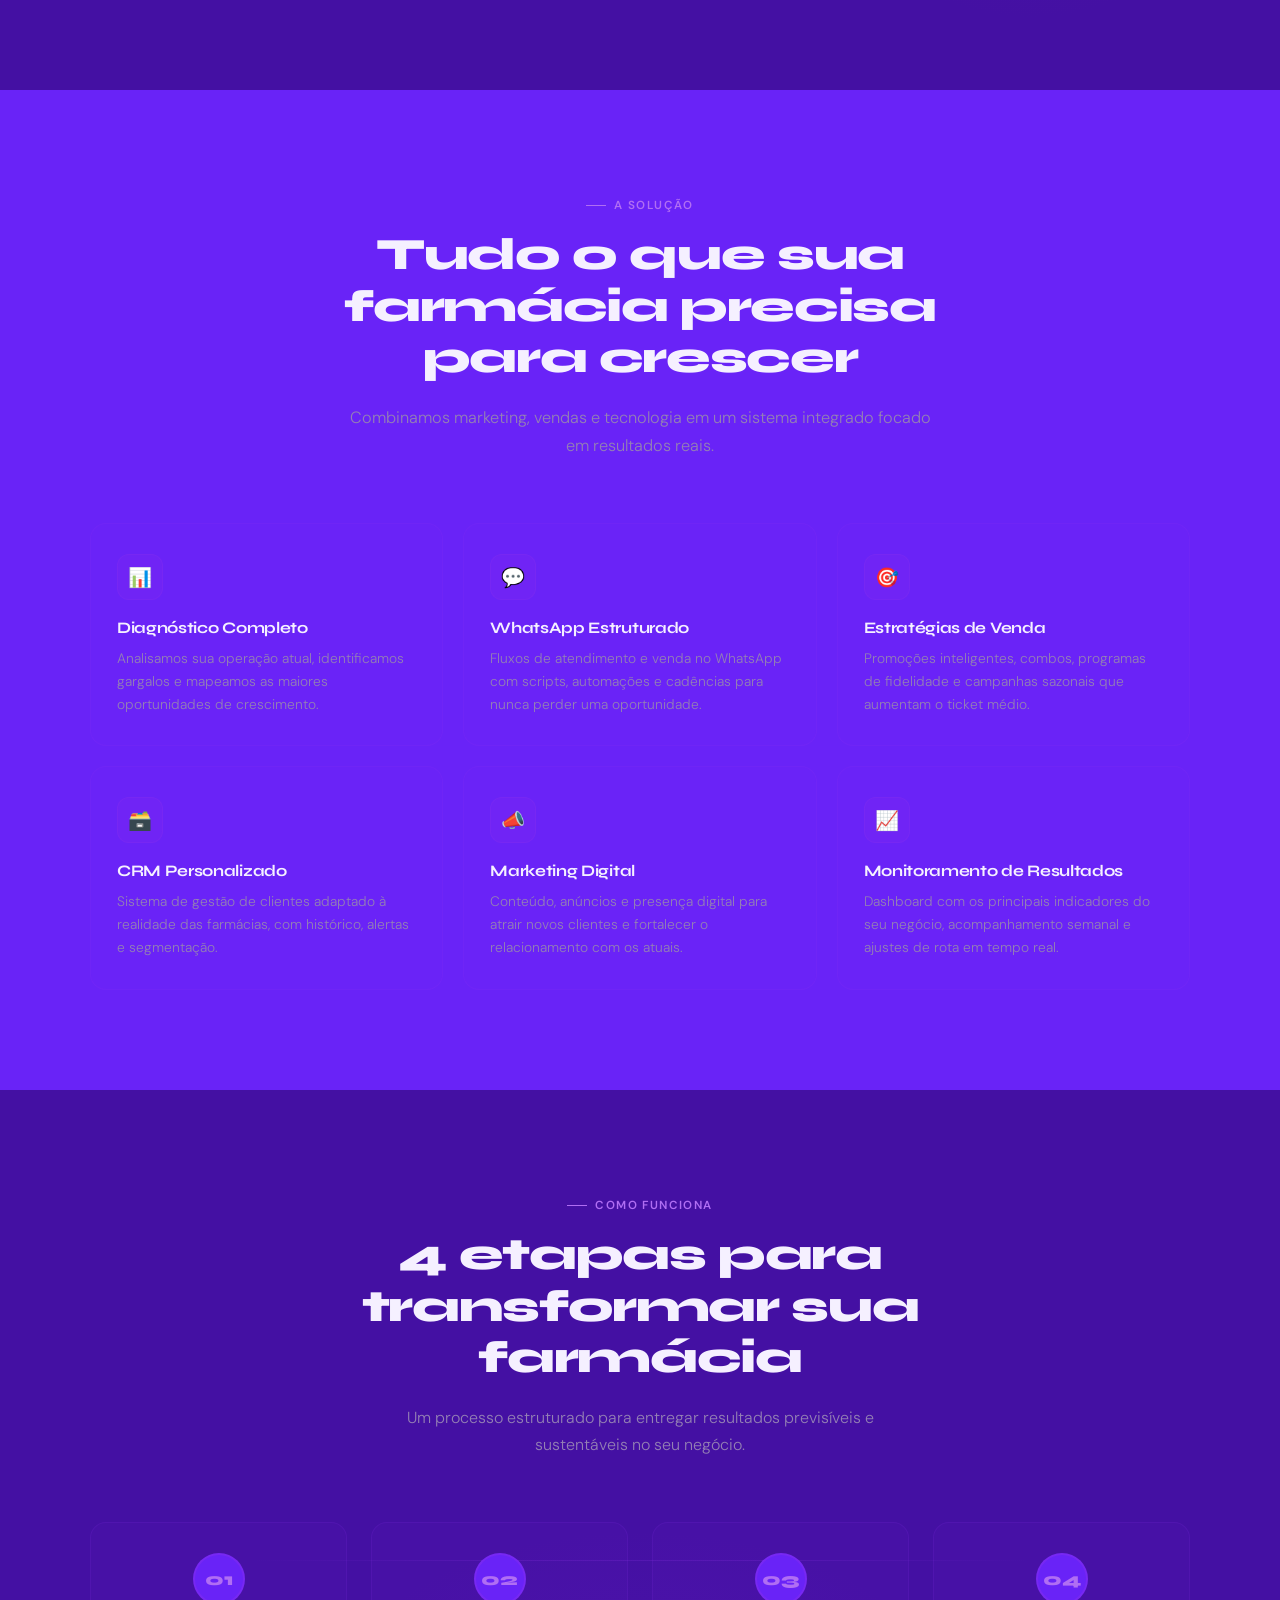
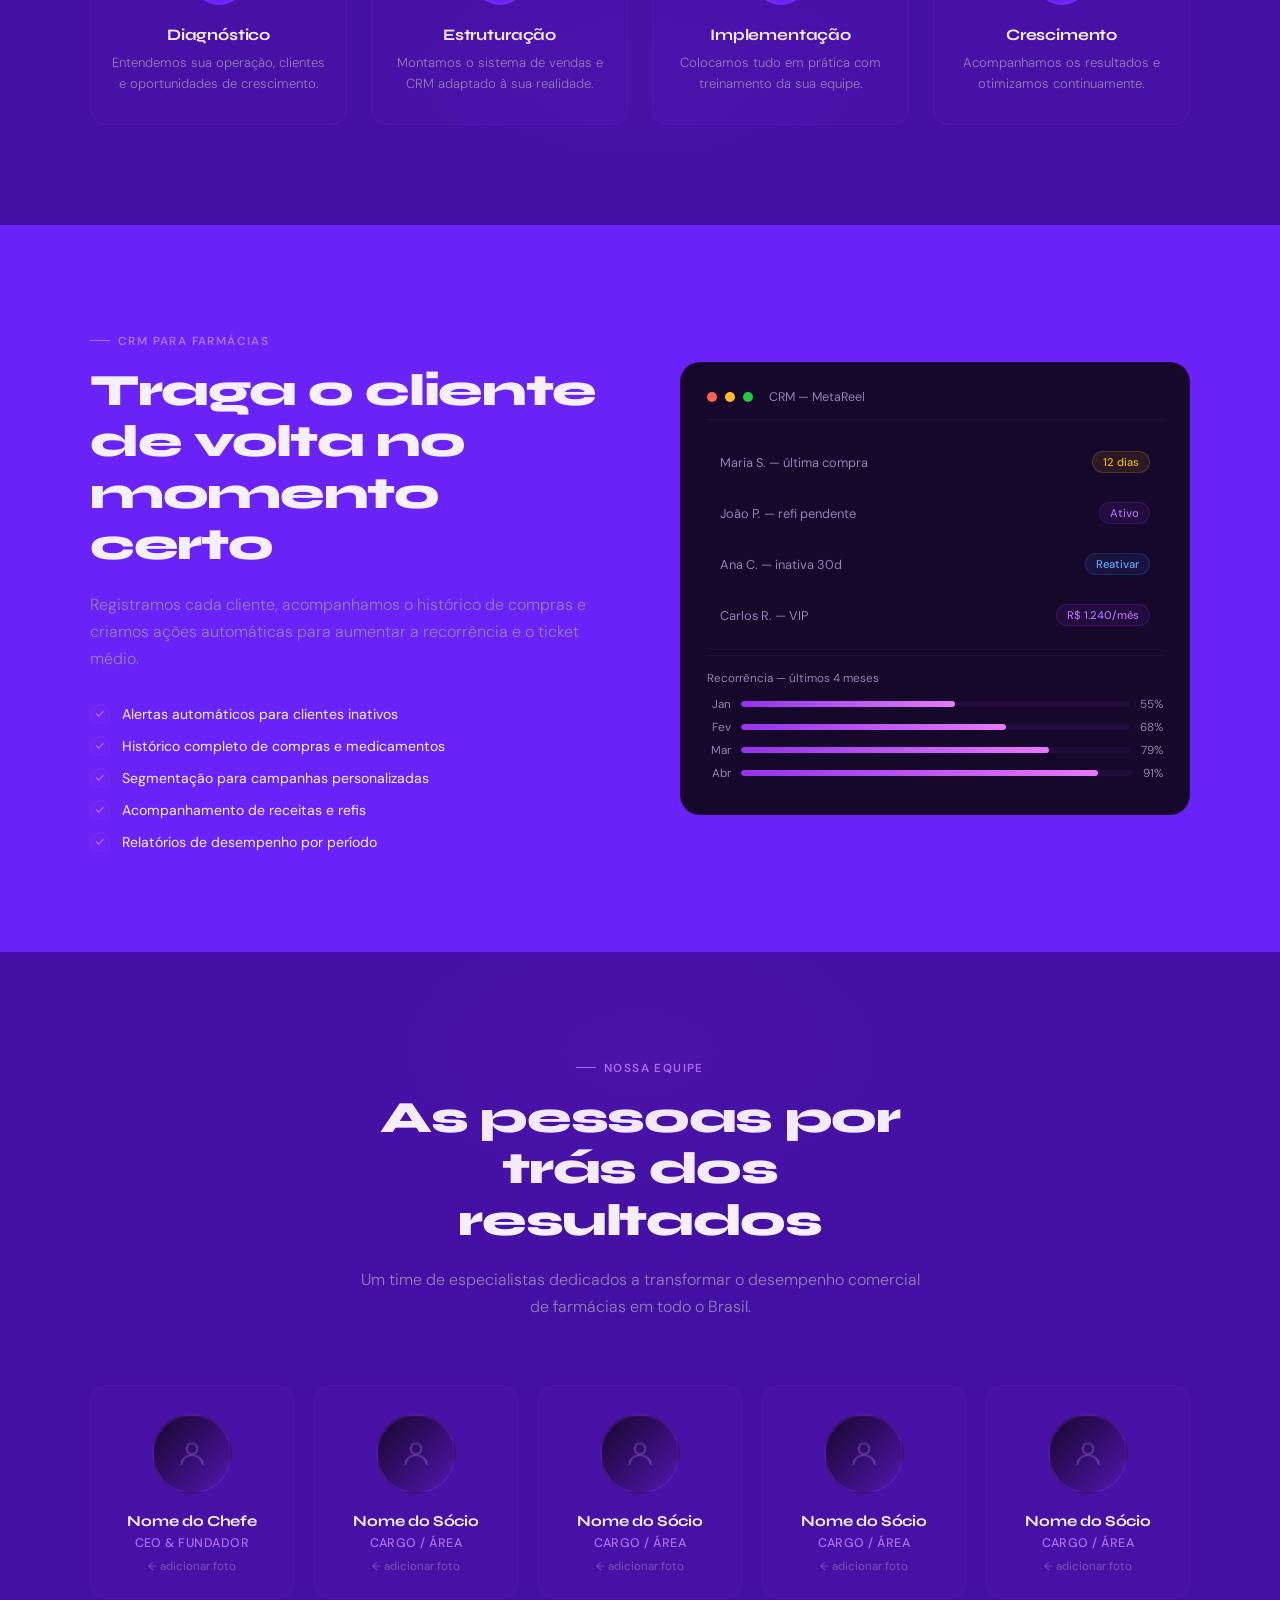
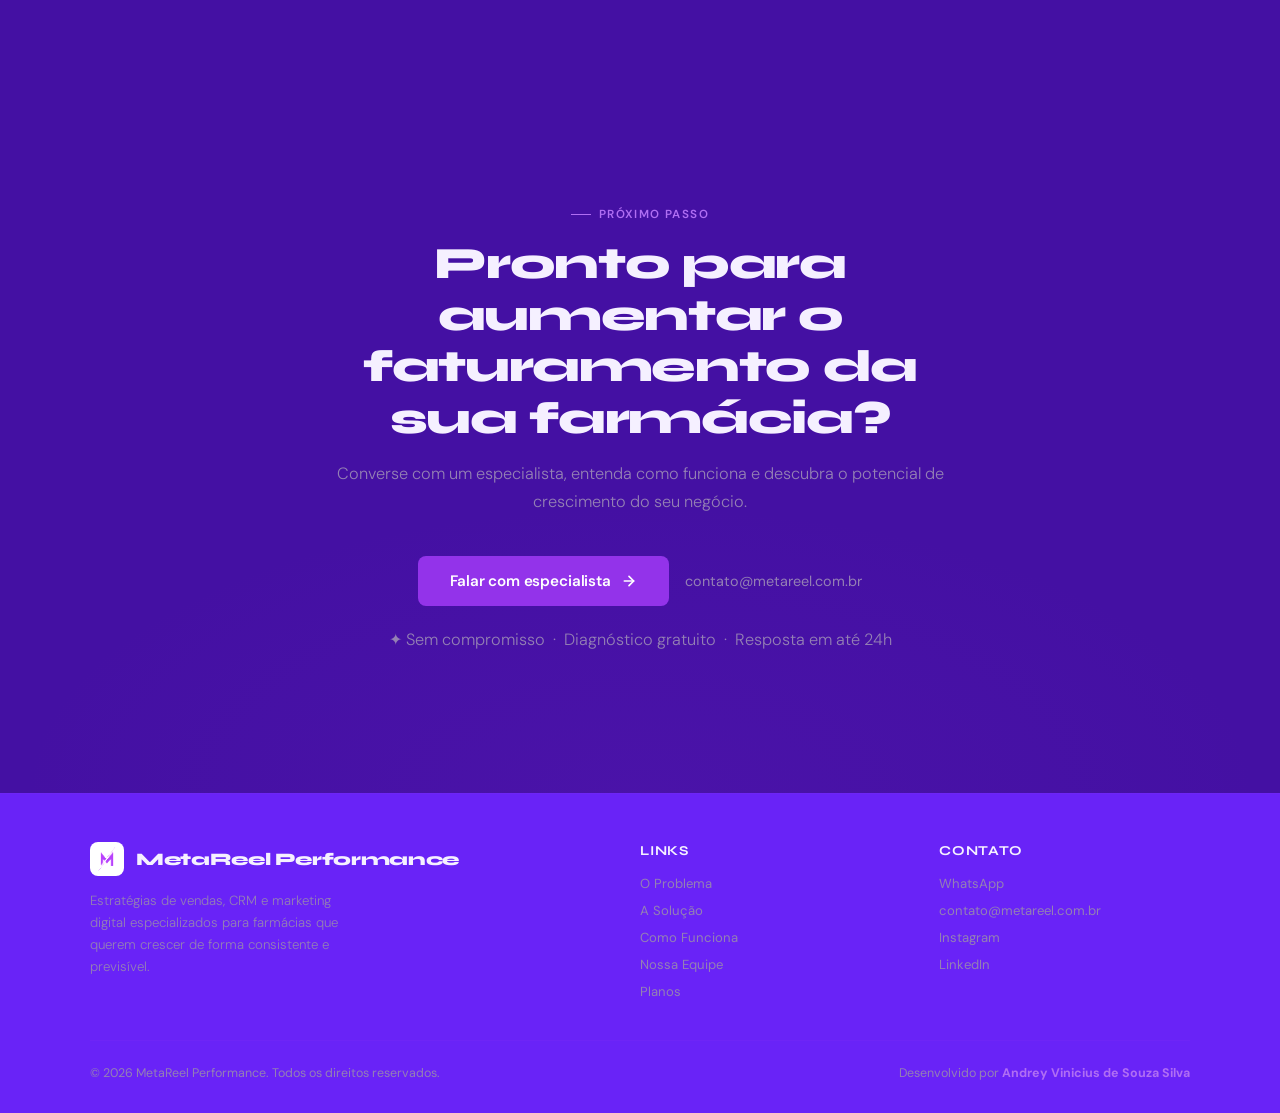
==== commit c74553ca: "feat: adicionar seção com a foto do ceo e os sócios" ====
--- a/index.html
+++ b/index.html
@@ -3,313 +3,536 @@
 <head>
   <meta charset="UTF-8">
   <meta name="viewport" content="width=device-width, initial-scale=1.0">
-  <title>Metareel Performance</title>
+  <title>MetaReel Performance</title>
   <link rel="preconnect" href="https://fonts.googleapis.com">
   <link rel="preconnect" href="https://fonts.gstatic.com" crossorigin>
   <link href="https://fonts.googleapis.com/css2?family=Syne:wght@400;600;700;800&family=DM+Sans:ital,opsz,wght@0,9..40,300;0,9..40,400;0,9..40,500;1,9..40,300&display=swap" rel="stylesheet">
-  <link rel="stylesheet" href="style.css">
+  <style>
+    :root {
+      --bg:       #6923f7;
+      --bg2:      #4410a3;
+      --bg3:      #16082a;
+      --purple:   #9333ea;
+      --purple-l: #b06ef3;
+      --purple-d: #6d22b0;
+      --purple-g: rgba(147,51,234,0.15);
+      --white:    #f5f0ff;
+      --muted:    #9480b4;
+      --border:   rgba(147,51,234,0.12);
+      --card-bg:  rgba(147,51,234,0.04);
+    }
+    *,*::before,*::after{box-sizing:border-box;margin:0;padding:0}
+    html{scroll-behavior:smooth}
+    body{font-family:'DM Sans',sans-serif;background:var(--bg);color:var(--white);overflow-x:hidden}
+
+    /* noise */
+    body::before{content:'';position:fixed;inset:0;background-image:url("data:image/svg+xml,%3Csvg viewBox='0 0 256 256' xmlns='http://www.w3.org/2000/svg'%3E%3Cfilter id='n'%3E%3CfeTurbulence type='fractalNoise' baseFrequency='0.9' numOctaves='4' stitchTiles='stitch'/%3E%3C/filter%3E%3Crect width='100%25' height='100%25' filter='url(%23n)' opacity='0.04'/%3E%3C/svg%3E");pointer-events:none;z-index:999;opacity:.5}
+
+    /* HEADER */
+    header{position:fixed;top:0;left:0;right:0;z-index:100;padding:16px 40px;display:flex;align-items:center;justify-content:space-between;background:rgba(10,6,18,0.85);backdrop-filter:blur(20px);border-bottom:1px solid var(--border);transition:box-shadow .3s}
+    .logo{font-family:'Syne',sans-serif;font-weight:800;font-size:1.1rem;letter-spacing:-.02em;color:var(--white);display:flex;align-items:center;gap:12px;text-decoration:none}
+    .logo-img{width:34px;height:34px;border-radius:8px;object-fit:cover;mix-blend-mode:screen;filter:brightness(1.2) saturate(1.3);transition:transform .3s,filter .3s}
+    .logo:hover .logo-img{transform:scale(1.1) rotate(-4deg);filter:brightness(1.4) saturate(1.5) drop-shadow(0 0 8px rgba(147,51,234,.7))}
+    nav{display:flex;align-items:center;gap:28px}
+    nav a{color:var(--muted);text-decoration:none;font-size:.88rem;font-weight:400;letter-spacing:.02em;transition:color .2s}
+    nav a:hover{color:var(--white)}
+    .nav-cta{background:var(--purple)!important;color:#fff!important;padding:9px 20px;border-radius:6px;font-weight:500!important;transition:background .2s,transform .2s,box-shadow .2s!important}
+    .nav-cta:hover{background:var(--purple-l)!important;transform:translateY(-1px);box-shadow:0 6px 20px rgba(147,51,234,.4)!important}
+    .hamburger{display:none;flex-direction:column;gap:5px;cursor:pointer;padding:4px}
+    .hamburger span{display:block;width:24px;height:2px;background:var(--white);border-radius:2px;transition:all .3s}
+
+    /* HERO */
+    .hero{min-height:100vh;display:flex;align-items:center;justify-content:center;position:relative;padding:120px 40px 80px;text-align:center;overflow:hidden}
+    .hero-bg{position:absolute;inset:0;background:radial-gradient(ellipse 80% 60% at 50% 0%,rgba(147,51,234,.1) 0%,transparent 70%),radial-gradient(ellipse 50% 40% at 85% 85%,rgba(88,28,220,.07) 0%,transparent 60%),var(--bg)}
+    .hero-grid{position:absolute;inset:0;background-image:linear-gradient(rgba(147,51,234,.07) 1px,transparent 1px),linear-gradient(90deg,rgba(147,51,234,.07) 1px,transparent 1px);background-size:60px 60px;mask-image:radial-gradient(ellipse 90% 70% at 50% 0%,black 30%,transparent 80%)}
+    .hero-content{position:relative;z-index:2;max-width:840px}
+
+    /* hero logo ring */
+    .hero-logo-wrap{display:flex;justify-content:center;margin-bottom:32px;animation:fadeUp .5s ease both}
+    .hero-logo-ring{position:relative;width:100px;height:100px;display:flex;align-items:center;justify-content:center}
+    .hero-logo-ring::before{content:'';position:absolute;inset:-3px;border-radius:50%;background:conic-gradient(from 0deg,var(--purple),#e879f9,#818cf8,var(--purple));animation:spin 5s linear infinite}
+    .hero-logo-ring::after{content:'';position:absolute;inset:2px;border-radius:50%;background:var(--bg)}
+    @keyframes spin{to{transform:rotate(360deg)}}
+    .hero-logo-img{width:76px;height:76px;border-radius:50%;object-fit:cover;mix-blend-mode:screen;filter:brightness(1.2) saturate(1.3);position:relative;z-index:1}
+
+    .hero-badge{display:inline-flex;align-items:center;gap:8px;background:rgba(147,51,234,.1);border:1px solid rgba(147,51,234,.25);border-radius:50px;padding:8px 18px;font-size:.78rem;color:var(--purple-l);letter-spacing:.08em;text-transform:uppercase;font-weight:500;margin-bottom:28px;animation:fadeUp .7s ease both}
+    .hero-badge::before{content:'';width:6px;height:6px;border-radius:50%;background:var(--purple-l);animation:pulse 2s infinite}
+    @keyframes pulse{0%,100%{box-shadow:0 0 0 0 rgba(147,51,234,.5)}50%{box-shadow:0 0 0 6px rgba(147,51,234,0)}}
+    h1{font-family:'Syne',sans-serif;font-size:clamp(2.4rem,6vw,4.2rem);font-weight:800;line-height:1.1;letter-spacing:-.03em;margin-bottom:24px;animation:fadeUp .7s .1s ease both}
+    h1 span{background:linear-gradient(135deg,var(--purple-l) 0%,#e879f9 50%,#818cf8 100%);-webkit-background-clip:text;-webkit-text-fill-color:transparent;background-clip:text}
+    .hero-sub{font-size:clamp(1rem,2.5vw,1.18rem);color:var(--muted);max-width:560px;margin:0 auto 48px;line-height:1.65;font-weight:300;animation:fadeUp .7s .2s ease both}
+    .hero-actions{display:flex;align-items:center;justify-content:center;gap:16px;flex-wrap:wrap;animation:fadeUp .7s .3s ease both}
+    .btn-primary{display:inline-flex;align-items:center;gap:10px;background:var(--purple);color:#fff;text-decoration:none;padding:15px 32px;border-radius:8px;font-weight:600;font-size:.95rem;transition:all .25s;letter-spacing:-.01em}
+    .btn-primary:hover{background:var(--purple-l);transform:translateY(-2px);box-shadow:0 10px 30px rgba(147,51,234,.4)}
+    .btn-primary svg{transition:transform .25s}
+    .btn-primary:hover svg{transform:translateX(3px)}
+    .btn-secondary{display:inline-flex;align-items:center;gap:8px;color:var(--muted);text-decoration:none;font-size:.9rem;transition:color .2s}
+    .btn-secondary:hover{color:var(--white)}
+    .hero-stats{display:flex;justify-content:center;gap:48px;margin-top:72px;padding-top:48px;border-top:1px solid var(--border);flex-wrap:wrap;animation:fadeUp .7s .4s ease both}
+    .stat-item{text-align:center}
+    .stat-num{font-family:'Syne',sans-serif;font-size:2rem;font-weight:800;color:var(--white);letter-spacing:-.03em}
+    .stat-num span{color:var(--purple-l)}
+    .stat-label{font-size:.78rem;color:var(--muted);margin-top:4px;letter-spacing:.04em}
+    @keyframes fadeUp{from{opacity:0;transform:translateY(24px)}to{opacity:1;transform:translateY(0)}}
+
+    /* SECTIONS */
+    section{padding:100px 40px}
+    .container{max-width:1100px;margin:0 auto}
+    .section-label{display:inline-flex;align-items:center;gap:8px;font-size:.73rem;text-transform:uppercase;letter-spacing:.12em;color:var(--purple-l);font-weight:600;margin-bottom:16px}
+    .section-label::before{content:'';width:20px;height:1px;background:var(--purple-l)}
+    h2{font-family:'Syne',sans-serif;font-size:clamp(1.8rem,4vw,2.8rem);font-weight:800;letter-spacing:-.03em;line-height:1.15;margin-bottom:20px}
+
+    /* PROBLEMA */
+    .problema{background:var(--bg2);position:relative;overflow:hidden}
+    .problema::before{content:'';position:absolute;top:0;right:0;width:500px;height:500px;background:radial-gradient(circle,rgba(147,51,234,.06) 0%,transparent 70%);pointer-events:none}
+    .problema-grid{display:grid;grid-template-columns:1fr 1fr;gap:60px;align-items:center}
+    .problema-text p{color:var(--muted);line-height:1.7;font-size:1.02rem;font-weight:300;margin-top:8px}
+    .pain-list{list-style:none;display:flex;flex-direction:column;gap:14px}
+    .pain-list li{display:flex;align-items:flex-start;gap:16px;background:var(--card-bg);border:1px solid var(--border);border-radius:12px;padding:18px 22px;font-size:.93rem;transition:border-color .25s,transform .25s}
+    .pain-list li:hover{border-color:rgba(147,51,234,.35);transform:translateX(4px)}
+    .pain-icon{width:36px;height:36px;border-radius:8px;background:rgba(147,51,234,.1);border:1px solid rgba(147,51,234,.2);display:flex;align-items:center;justify-content:center;flex-shrink:0;font-size:1rem}
+    .pain-text strong{display:block;font-size:.93rem;margin-bottom:2px}
+    .pain-text span{font-size:.8rem;color:var(--muted);font-weight:300}
+
+    /* SOLUCAO */
+    .solucao{background:var(--bg)}
+    .solucao-header{text-align:center;max-width:600px;margin:0 auto 64px}
+    .solucao-header p{color:var(--muted);font-size:1.02rem;line-height:1.7;font-weight:300}
+    .features-grid{display:grid;grid-template-columns:repeat(3,1fr);gap:20px}
+    .feature-card{background:var(--card-bg);border:1px solid var(--border);border-radius:16px;padding:30px 26px;position:relative;overflow:hidden;transition:all .3s}
+    .feature-card::before{content:'';position:absolute;top:0;left:0;right:0;height:2px;background:linear-gradient(90deg,transparent,var(--purple),transparent);opacity:0;transition:opacity .3s}
+    .feature-card:hover{border-color:rgba(147,51,234,.3);transform:translateY(-4px);box-shadow:0 20px 40px rgba(0,0,0,.3)}
+    .feature-card:hover::before{opacity:1}
+    .feature-icon{width:46px;height:46px;border-radius:12px;background:var(--purple-g);border:1px solid rgba(147,51,234,.2);display:flex;align-items:center;justify-content:center;font-size:1.2rem;margin-bottom:18px}
+    .feature-card h3{font-family:'Syne',sans-serif;font-size:1rem;font-weight:700;margin-bottom:10px;letter-spacing:-.02em}
+    .feature-card p{color:var(--muted);font-size:.86rem;line-height:1.65;font-weight:300}
+
+    /* PROCESSO */
+    .processo{background:var(--bg2);position:relative;overflow:hidden}
+    .processo::after{content:'';position:absolute;bottom:0;left:50%;transform:translateX(-50%);width:600px;height:300px;background:radial-gradient(ellipse,rgba(147,51,234,.05) 0%,transparent 70%);pointer-events:none}
+    .processo-header{text-align:center;max-width:560px;margin:0 auto 64px}
+    .processo-header p{color:var(--muted);font-size:1rem;line-height:1.7;font-weight:300}
+    .steps-wrapper{display:grid;grid-template-columns:repeat(4,1fr);gap:24px;position:relative}
+    .steps-wrapper::before{content:'';position:absolute;top:38px;left:calc(12.5% + 24px);right:calc(12.5% + 24px);height:1px;background:linear-gradient(90deg,transparent,var(--purple),var(--purple),transparent);opacity:.2}
+    .step-card{text-align:center;padding:30px 18px;background:var(--card-bg);border:1px solid var(--border);border-radius:16px;transition:all .3s}
+    .step-card:hover{border-color:rgba(147,51,234,.3);transform:translateY(-6px);box-shadow:0 20px 40px rgba(0,0,0,.25),0 0 30px rgba(147,51,234,.06)}
+    .step-num{width:52px;height:52px;border-radius:50%;background:var(--bg);border:2px solid rgba(147,51,234,.35);display:flex;align-items:center;justify-content:center;font-family:'Syne',sans-serif;font-size:1.1rem;font-weight:800;color:var(--purple-l);margin:0 auto 20px;position:relative;z-index:1}
+    .step-card h3{font-family:'Syne',sans-serif;font-size:1rem;font-weight:700;margin-bottom:8px;letter-spacing:-.01em}
+    .step-card p{font-size:.82rem;color:var(--muted);line-height:1.6;font-weight:300}
+
+    /* CRM */
+    .crm{background:var(--bg)}
+    .crm-inner{display:grid;grid-template-columns:1fr 1fr;gap:80px;align-items:center}
+    .crm-text p{color:var(--muted);line-height:1.7;font-size:1rem;font-weight:300;margin-bottom:32px}
+    .crm-benefits{list-style:none;display:flex;flex-direction:column;gap:12px}
+    .crm-benefits li{display:flex;align-items:center;gap:12px;font-size:.88rem;color:var(--white)}
+    .crm-benefits li::before{content:'';width:20px;height:20px;border-radius:50%;background:var(--purple-g);border:1px solid rgba(147,51,234,.4);flex-shrink:0;background-image:url("data:image/svg+xml,%3Csvg xmlns='http://www.w3.org/2000/svg' width='10' height='10' viewBox='0 0 24 24' fill='none' stroke='%23b06ef3' stroke-width='3' stroke-linecap='round' stroke-linejoin='round'%3E%3Cpolyline points='20 6 9 17 4 12'%3E%3C/polyline%3E%3C/svg%3E");background-repeat:no-repeat;background-position:center}
+    .crm-visual{background:var(--bg3);border:1px solid var(--border);border-radius:20px;padding:26px;overflow:hidden}
+    .crm-visual-header{display:flex;align-items:center;gap:8px;margin-bottom:20px;padding-bottom:14px;border-bottom:1px solid var(--border)}
+    .dot{width:10px;height:10px;border-radius:50%}.dot-r{background:#ff5f57}.dot-y{background:#febc2e}.dot-g{background:#28c840}
+    .crm-visual-title{font-size:.78rem;color:var(--muted);margin-left:8px}
+    .crm-row{display:flex;align-items:center;justify-content:space-between;padding:11px 13px;border-radius:8px;margin-bottom:7px;font-size:.8rem;transition:background .2s}
+    .crm-row:hover{background:rgba(147,51,234,.05)}
+    .crm-row-label{color:var(--muted)}
+    .crm-row-tag{font-size:.7rem;padding:3px 10px;border-radius:50px;font-weight:500}
+    .tag-purple{background:rgba(147,51,234,.1);color:var(--purple-l);border:1px solid rgba(147,51,234,.2)}
+    .tag-yellow{background:rgba(234,179,8,.1);color:#eab308;border:1px solid rgba(234,179,8,.2)}
+    .tag-blue{background:rgba(59,130,246,.1);color:#60a5fa;border:1px solid rgba(59,130,246,.2)}
+    .crm-chart{margin-top:18px;padding-top:14px;border-top:1px solid var(--border)}
+    .crm-chart-label{font-size:.73rem;color:var(--muted);margin-bottom:10px}
+    .bar-row{display:flex;align-items:center;gap:10px;margin-bottom:7px;font-size:.73rem;color:var(--muted)}
+    .bar-label{width:24px;text-align:right}
+    .bar-track{flex:1;height:6px;background:rgba(147,51,234,.08);border-radius:3px;overflow:hidden}
+    .bar-fill{height:100%;border-radius:3px;background:linear-gradient(90deg,var(--purple),#e879f9);animation:barGrow 1s .5s ease both;transform-origin:left}
+    @keyframes barGrow{from{transform:scaleX(0)}to{transform:scaleX(1)}}
+
+    /* EQUIPE */
+    .equipe{background:var(--bg2);position:relative;overflow:hidden}
+    .equipe::before{content:'';position:absolute;top:-100px;left:50%;transform:translateX(-50%);width:700px;height:400px;background:radial-gradient(ellipse,rgba(147,51,234,.07) 0%,transparent 70%);pointer-events:none}
+    .equipe-header{text-align:center;max-width:560px;margin:0 auto 64px}
+    .equipe-header p{color:var(--muted);font-size:1rem;line-height:1.7;font-weight:300}
+    .team-grid{display:grid;grid-template-columns:repeat(5,1fr);gap:20px}
+    .team-card{background:var(--card-bg);border:1px solid var(--border);border-radius:18px;padding:28px 18px 24px;text-align:center;transition:all .3s;position:relative;overflow:hidden}
+    .team-card::before{content:'';position:absolute;inset:0;background:linear-gradient(180deg,rgba(147,51,234,.06) 0%,transparent 60%);opacity:0;transition:opacity .3s}
+    .team-card:hover{border-color:rgba(147,51,234,.35);transform:translateY(-6px);box-shadow:0 20px 40px rgba(0,0,0,.3),0 0 40px rgba(147,51,234,.07)}
+    .team-card:hover::before{opacity:1}
+    .team-photo-wrap{position:relative;width:80px;height:80px;margin:0 auto 18px}
+    .team-photo-ring{position:absolute;inset:-2px;border-radius:50%;background:conic-gradient(from 0deg,var(--purple),#e879f9,#818cf8,var(--purple));animation:spin 6s linear infinite;opacity:0;transition:opacity .3s}
+    .team-card:hover .team-photo-ring{opacity:1}
+    .team-photo{width:80px;height:80px;border-radius:50%;object-fit:cover;border:2px solid var(--border);background:var(--bg3);display:flex;align-items:center;justify-content:center;position:relative;z-index:1;overflow:hidden}
+    .team-photo-placeholder{width:80px;height:80px;border-radius:50%;background:linear-gradient(135deg,var(--bg3),rgba(147,51,234,.15));border:2px solid rgba(147,51,234,.2);display:flex;align-items:center;justify-content:center;position:relative;z-index:1}
+    .team-photo-placeholder svg{opacity:.35}
+    .team-name{font-family:'Syne',sans-serif;font-size:.95rem;font-weight:700;letter-spacing:-.02em;margin-bottom:5px}
+    .team-role{font-size:.78rem;color:var(--purple-l);font-weight:500;letter-spacing:.04em;text-transform:uppercase}
+    .team-add-hint{font-size:.72rem;color:var(--muted);margin-top:8px;opacity:.6}
+
+    /* PLANOS */
+    .planos{background:var(--bg);position:relative}
+    .planos-header{text-align:center;max-width:560px;margin:0 auto 64px}
+    .planos-header p{color:var(--muted);font-size:1rem;line-height:1.7;font-weight:300}
+    .planos-grid{display:grid;grid-template-columns:repeat(3,1fr);gap:24px}
+    .plano-card{background:var(--card-bg);border:1px solid var(--border);border-radius:20px;padding:36px 30px;position:relative;transition:all .3s;display:flex;flex-direction:column}
+    .plano-card.destaque{background:linear-gradient(145deg,rgba(147,51,234,.12),rgba(147,51,234,.04));border-color:rgba(147,51,234,.4)}
+    .plano-card.destaque::before{content:'Mais popular';position:absolute;top:-13px;left:50%;transform:translateX(-50%);background:var(--purple);color:#fff;font-size:.7rem;font-weight:600;padding:4px 14px;border-radius:50px;letter-spacing:.06em;text-transform:uppercase;white-space:nowrap}
+    .plano-card:hover{border-color:rgba(147,51,234,.35);transform:translateY(-5px);box-shadow:0 20px 40px rgba(0,0,0,.25)}
+    .plano-nome{font-family:'Syne',sans-serif;font-size:1.15rem;font-weight:800;letter-spacing:-.02em;margin-bottom:8px}
+    .plano-preco{font-family:'Syne',sans-serif;font-size:2rem;font-weight:800;color:var(--purple-l);letter-spacing:-.03em;margin:16px 0 4px}
+    .plano-preco-label{font-size:.78rem;color:var(--muted);margin-bottom:24px;font-weight:300}
+    .plano-sep{height:1px;background:var(--border);margin-bottom:24px}
+    .plano-lista{list-style:none;display:flex;flex-direction:column;gap:10px;flex:1}
+    .plano-lista li{display:flex;align-items:center;gap:10px;font-size:.85rem;color:var(--muted)}
+    .plano-lista li::before{content:'';width:16px;height:16px;border-radius:50%;flex-shrink:0;background:var(--purple-g);border:1px solid rgba(147,51,234,.35);background-image:url("data:image/svg+xml,%3Csvg xmlns='http://www.w3.org/2000/svg' width='8' height='8' viewBox='0 0 24 24' fill='none' stroke='%23b06ef3' stroke-width='3' stroke-linecap='round' stroke-linejoin='round'%3E%3Cpolyline points='20 6 9 17 4 12'%3E%3C/polyline%3E%3C/svg%3E");background-repeat:no-repeat;background-position:center}
+    .plano-cta{display:block;text-align:center;margin-top:28px;padding:13px;border-radius:8px;font-weight:600;font-size:.88rem;text-decoration:none;border:1px solid rgba(147,51,234,.35);color:var(--purple-l);transition:all .25s}
+    .plano-card.destaque .plano-cta{background:var(--purple);border-color:var(--purple);color:#fff}
+    .plano-cta:hover{background:var(--purple);border-color:var(--purple);color:#fff;box-shadow:0 8px 24px rgba(147,51,234,.35)}
+
+    /* CTA */
+    .cta{background:var(--bg2);position:relative;overflow:hidden}
+    .cta::before{content:'';position:absolute;inset:0;background:radial-gradient(ellipse 70% 60% at 50% 100%,rgba(147,51,234,.08) 0%,transparent 70%)}
+    .cta-inner{position:relative;text-align:center;max-width:640px;margin:0 auto}
+    .cta-inner h2{margin-bottom:16px}
+    .cta-inner p{color:var(--muted);font-size:1.02rem;line-height:1.7;font-weight:300;margin-bottom:40px}
+    .guarantee{font-size:.78rem;color:var(--muted);margin-top:20px;display:flex;align-items:center;justify-content:center;gap:6px}
+
+    /* FOOTER */
+    footer{background:var(--bg);border-top:1px solid var(--border);padding:48px 40px 32px}
+    .footer-inner{max-width:1100px;margin:0 auto;display:grid;grid-template-columns:2fr 1fr 1fr;gap:48px;margin-bottom:40px}
+    .footer-brand .logo{margin-bottom:14px;display:inline-flex}
+    .footer-brand p{font-size:.83rem;color:var(--muted);line-height:1.65;font-weight:300;max-width:280px}
+    .footer-col h4{font-family:'Syne',sans-serif;font-size:.85rem;font-weight:700;letter-spacing:.06em;text-transform:uppercase;color:var(--white);margin-bottom:16px}
+    .footer-col ul{list-style:none;display:flex;flex-direction:column;gap:10px}
+    .footer-col ul li a,.footer-col ul li{font-size:.82rem;color:var(--muted);text-decoration:none;transition:color .2s}
+    .footer-col ul li a:hover{color:var(--white)}
+    .footer-bottom{max-width:1100px;margin:0 auto;padding-top:24px;border-top:1px solid var(--border);display:flex;align-items:center;justify-content:space-between;flex-wrap:wrap;gap:12px}
+    .footer-copy{font-size:.78rem;color:var(--muted)}
+    .footer-dev{font-size:.78rem;color:var(--muted)}
+    .footer-dev strong{color:var(--purple-l)}
+
+    /* REVEAL */
+    .reveal{opacity:0;transform:translateY(30px);transition:opacity .7s ease,transform .7s ease}
+    .reveal.visible{opacity:1;transform:translateY(0)}
+
+    /* RESPONSIVE */
+    @media(max-width:1024px){
+      .team-grid{grid-template-columns:repeat(3,1fr)}
+      .features-grid{grid-template-columns:repeat(2,1fr)}
+      .footer-inner{grid-template-columns:1fr 1fr}
+    }
+    @media(max-width:900px){
+      header{padding:16px 24px}
+      nav{display:none;gap:16px;flex-direction:column}
+      nav.open{display:flex;position:absolute;top:100%;left:0;right:0;background:rgba(10,6,18,.98);backdrop-filter:blur(20px);padding:24px;border-bottom:1px solid var(--border)}
+      .hamburger{display:flex}
+      section{padding:72px 24px}
+      .problema-grid,.crm-inner{grid-template-columns:1fr;gap:40px}
+      .steps-wrapper{grid-template-columns:1fr 1fr}
+      .steps-wrapper::before{display:none}
+      .planos-grid{grid-template-columns:1fr}
+    }
+    @media(max-width:640px){
+      .hero{padding:100px 24px 60px}
+      h1{font-size:2.2rem}
+      .hero-stats{gap:28px}
+      .hero-actions{flex-direction:column}
+      .steps-wrapper{grid-template-columns:1fr}
+      .team-grid{grid-template-columns:repeat(2,1fr)}
+      .features-grid{grid-template-columns:1fr}
+      footer{padding:40px 24px 24px}
+      .footer-inner{grid-template-columns:1fr;gap:32px}
+      .footer-bottom{flex-direction:column;text-align:center}
+    }
+    @media(max-width:400px){
+      .team-grid{grid-template-columns:1fr}
+    }
+  </style>
 </head>
 <body>
 
-  <!-- HEADER -->
-  <header id="site-header">
-    <div class="logo">
-      <span class="logo-dot"></span>
-      Metareel Performance
-    </div>
-    <nav id="main-nav">
-      <a href="#problema">Problemas</a>
-      <a href="#solucao">Solução</a>
-      <a href="#processo">Processo</a>
-      <a href="#crm">CRM</a>
-      <a href="https://wa.me/5511999999999" target="_blank" class="nav-cta">Falar agora</a>
-    </nav>
-    <div class="hamburger" id="hamburger" onclick="toggleMenu()">
-      <span></span><span></span><span></span>
-    </div>
-  </header>
-
-  <!-- HERO -->
-  <section class="hero">
-    <div class="hero-bg"></div>
-    <div class="hero-grid"></div>
-    <div class="hero-content">
-      <div class="hero-badge">Especialistas em farmácias</div>
-      <h1>Transforme sua farmácia em uma<br><span>máquina de vendas</span></h1>
-      <p class="hero-sub">Estratégias de vendas, marketing digital e CRM integrados para aumentar seu faturamento e criar clientes recorrentes.</p>
+<!-- HEADER -->
+<header id="site-header">
+  <a class="logo" href="#">
+    <img class="logo-img" src="[data-uri]" alt="MetaReel Logo">
+    MetaReel Performance
+  </a>
+  <nav id="main-nav">
+    <a href="#problema">Problema</a>
+    <a href="#solucao">Solução</a>
+    <a href="#processo">Processo</a>
+    <a href="#equipe">Equipe</a>
+    <a href="#planos">Planos</a>
+    <a href="https://wa.me/5511999999999" target="_blank" class="nav-cta">Falar agora</a>
+  </nav>
+  <div class="hamburger" id="hamburger" onclick="toggleMenu()">
+    <span></span><span></span><span></span>
+  </div>
+</header>
+
+<!-- HERO -->
+<section class="hero">
+  <div class="hero-bg"></div>
+  <div class="hero-grid"></div>
+  <div class="hero-content">
+    <div class="hero-logo-wrap">
+      <div class="hero-logo-ring">
+        <img class="hero-logo-img" src="[data-uri]" alt="MetaReel Logo">
+      </div>
+    </div>
+    <div class="hero-badge">Especialistas em farmácias</div>
+    <h1>Transforme sua farmácia em uma<br><span>máquina de vendas</span></h1>
+    <p class="hero-sub">Estratégias de vendas, marketing digital e CRM integrados para aumentar seu faturamento e criar clientes recorrentes.</p>
+    <div class="hero-actions">
+      <a href="https://wa.me/5511999999999" target="_blank" class="btn-primary">
+        Falar no WhatsApp
+        <svg width="16" height="16" viewBox="0 0 24 24" fill="none" stroke="currentColor" stroke-width="2.5" stroke-linecap="round" stroke-linejoin="round"><line x1="5" y1="12" x2="19" y2="12"/><polyline points="12 5 19 12 12 19"/></svg>
+      </a>
+      <a href="#processo" class="btn-secondary">
+        Ver como funciona
+        <svg width="14" height="14" viewBox="0 0 24 24" fill="none" stroke="currentColor" stroke-width="2" stroke-linecap="round" stroke-linejoin="round"><polyline points="6 9 12 15 18 9"/></svg>
+      </a>
+    </div>
+    <div class="hero-stats">
+      <div class="stat-item"><div class="stat-num">3<span>×</span></div><div class="stat-label">Mais recorrência</div></div>
+      <div class="stat-item"><div class="stat-num">+<span>40%</span></div><div class="stat-label">No faturamento</div></div>
+      <div class="stat-item"><div class="stat-num">90<span>d</span></div><div class="stat-label">Para ver resultados</div></div>
+    </div>
+  </div>
+</section>
+
+<!-- PROBLEMA -->
+<section class="problema reveal" id="problema">
+  <div class="container">
+    <div class="problema-grid">
+      <div class="problema-text">
+        <div class="section-label">O problema</div>
+        <h2>Sua farmácia está perdendo dinheiro todos os dias</h2>
+        <p>A maioria das farmácias tem clientes que compram uma vez e somem. Sem estratégia, cada venda começa do zero.</p>
+      </div>
+      <ul class="pain-list">
+        <li><div class="pain-icon">🔄</div><div class="pain-text"><strong>Clientes que não voltam</strong><span>Sem ações de retenção, o cliente vai para a concorrência</span></div></li>
+        <li><div class="pain-icon">📱</div><div class="pain-text"><strong>WhatsApp desorganizado</strong><span>Sem processo, oportunidades de venda são perdidas diariamente</span></div></li>
+        <li><div class="pain-icon">📉</div><div class="pain-text"><strong>Promoções sem estratégia</strong><span>Desconto sem critério só queima margem sem gerar fidelidade</span></div></li>
+        <li><div class="pain-icon">📋</div><div class="pain-text"><strong>Falta de controle dos clientes</strong><span>Sem dados, é impossível saber quem compra, quanto e quando</span></div></li>
+      </ul>
+    </div>
+  </div>
+</section>
+
+<!-- SOLUCAO -->
+<section class="solucao reveal" id="solucao">
+  <div class="container">
+    <div class="solucao-header">
+      <div class="section-label">A solução</div>
+      <h2>Tudo o que sua farmácia precisa para crescer</h2>
+      <p>Combinamos marketing, vendas e tecnologia em um sistema integrado focado em resultados reais.</p>
+    </div>
+    <div class="features-grid">
+      <div class="feature-card"><div class="feature-icon">📊</div><h3>Diagnóstico Completo</h3><p>Analisamos sua operação atual, identificamos gargalos e mapeamos as maiores oportunidades de crescimento.</p></div>
+      <div class="feature-card"><div class="feature-icon">💬</div><h3>WhatsApp Estruturado</h3><p>Fluxos de atendimento e venda no WhatsApp com scripts, automações e cadências para nunca perder uma oportunidade.</p></div>
+      <div class="feature-card"><div class="feature-icon">🎯</div><h3>Estratégias de Venda</h3><p>Promoções inteligentes, combos, programas de fidelidade e campanhas sazonais que aumentam o ticket médio.</p></div>
+      <div class="feature-card"><div class="feature-icon">🗃️</div><h3>CRM Personalizado</h3><p>Sistema de gestão de clientes adaptado à realidade das farmácias, com histórico, alertas e segmentação.</p></div>
+      <div class="feature-card"><div class="feature-icon">📣</div><h3>Marketing Digital</h3><p>Conteúdo, anúncios e presença digital para atrair novos clientes e fortalecer o relacionamento com os atuais.</p></div>
+      <div class="feature-card"><div class="feature-icon">📈</div><h3>Monitoramento de Resultados</h3><p>Dashboard com os principais indicadores do seu negócio, acompanhamento semanal e ajustes de rota em tempo real.</p></div>
+    </div>
+  </div>
+</section>
+
+<!-- PROCESSO -->
+<section class="processo reveal" id="processo">
+  <div class="container">
+    <div class="processo-header">
+      <div class="section-label">Como funciona</div>
+      <h2>4 etapas para transformar sua farmácia</h2>
+      <p>Um processo estruturado para entregar resultados previsíveis e sustentáveis no seu negócio.</p>
+    </div>
+    <div class="steps-wrapper">
+      <div class="step-card"><div class="step-num">01</div><h3>Diagnóstico</h3><p>Entendemos sua operação, clientes e oportunidades de crescimento.</p></div>
+      <div class="step-card"><div class="step-num">02</div><h3>Estruturação</h3><p>Montamos o sistema de vendas e CRM adaptado à sua realidade.</p></div>
+      <div class="step-card"><div class="step-num">03</div><h3>Implementação</h3><p>Colocamos tudo em prática com treinamento da sua equipe.</p></div>
+      <div class="step-card"><div class="step-num">04</div><h3>Crescimento</h3><p>Acompanhamos os resultados e otimizamos continuamente.</p></div>
+    </div>
+  </div>
+</section>
+
+<!-- CRM -->
+<section class="crm reveal" id="crm">
+  <div class="container">
+    <div class="crm-inner">
+      <div class="crm-text">
+        <div class="section-label">CRM para farmácias</div>
+        <h2>Traga o cliente de volta no momento certo</h2>
+        <p>Registramos cada cliente, acompanhamos o histórico de compras e criamos ações automáticas para aumentar a recorrência e o ticket médio.</p>
+        <ul class="crm-benefits">
+          <li>Alertas automáticos para clientes inativos</li>
+          <li>Histórico completo de compras e medicamentos</li>
+          <li>Segmentação para campanhas personalizadas</li>
+          <li>Acompanhamento de receitas e refis</li>
+          <li>Relatórios de desempenho por período</li>
+        </ul>
+      </div>
+      <div class="crm-visual">
+        <div class="crm-visual-header">
+          <div class="dot dot-r"></div><div class="dot dot-y"></div><div class="dot dot-g"></div>
+          <span class="crm-visual-title">CRM — MetaReel</span>
+        </div>
+        <div class="crm-row"><span class="crm-row-label">Maria S. — última compra</span><span class="crm-row-tag tag-yellow">12 dias</span></div>
+        <div class="crm-row"><span class="crm-row-label">João P. — refi pendente</span><span class="crm-row-tag tag-purple">Ativo</span></div>
+        <div class="crm-row"><span class="crm-row-label">Ana C. — inativa 30d</span><span class="crm-row-tag tag-blue">Reativar</span></div>
+        <div class="crm-row"><span class="crm-row-label">Carlos R. — VIP</span><span class="crm-row-tag tag-purple">R$ 1.240/mês</span></div>
+        <div class="crm-chart">
+          <div class="crm-chart-label">Recorrência — últimos 4 meses</div>
+          <div class="bar-row"><span class="bar-label">Jan</span><div class="bar-track"><div class="bar-fill" style="width:55%"></div></div><span>55%</span></div>
+          <div class="bar-row"><span class="bar-label">Fev</span><div class="bar-track"><div class="bar-fill" style="width:68%"></div></div><span>68%</span></div>
+          <div class="bar-row"><span class="bar-label">Mar</span><div class="bar-track"><div class="bar-fill" style="width:79%"></div></div><span>79%</span></div>
+          <div class="bar-row"><span class="bar-label">Abr</span><div class="bar-track"><div class="bar-fill" style="width:91%"></div></div><span>91%</span></div>
+        </div>
+      </div>
+    </div>
+  </div>
+</section>
+
+<!-- EQUIPE -->
+<section class="equipe reveal" id="equipe">
+  <div class="container">
+    <div class="equipe-header">
+      <div class="section-label">Nossa equipe</div>
+      <h2>As pessoas por trás dos resultados</h2>
+      <p>Um time de especialistas dedicados a transformar o desempenho comercial de farmácias em todo o Brasil.</p>
+    </div>
+    <div class="team-grid">
+
+      <!-- Sócio 1 — Chefe -->
+      <div class="team-card">
+        <div class="team-photo-wrap">
+          <div class="team-photo-ring"></div>
+          <div class="team-photo-placeholder">
+            <svg width="32" height="32" viewBox="0 0 24 24" fill="none" stroke="#b06ef3" stroke-width="1.5"><circle cx="12" cy="8" r="4"/><path d="M4 20c0-4 3.6-7 8-7s8 3 8 7"/></svg>
+          </div>
+        </div>
+        <div class="team-name">Nome do Chefe</div>
+        <div class="team-role">CEO &amp; Fundador</div>
+        <div class="team-add-hint">← adicionar foto</div>
+      </div>
+
+      <!-- Sócio 2 -->
+      <div class="team-card">
+        <div class="team-photo-wrap">
+          <div class="team-photo-ring"></div>
+          <div class="team-photo-placeholder">
+            <svg width="32" height="32" viewBox="0 0 24 24" fill="none" stroke="#b06ef3" stroke-width="1.5"><circle cx="12" cy="8" r="4"/><path d="M4 20c0-4 3.6-7 8-7s8 3 8 7"/></svg>
+          </div>
+        </div>
+        <div class="team-name">Nome do Sócio</div>
+        <div class="team-role">Cargo / Área</div>
+        <div class="team-add-hint">← adicionar foto</div>
+      </div>
+
+      <!-- Sócio 3 -->
+      <div class="team-card">
+        <div class="team-photo-wrap">
+          <div class="team-photo-ring"></div>
+          <div class="team-photo-placeholder">
+            <svg width="32" height="32" viewBox="0 0 24 24" fill="none" stroke="#b06ef3" stroke-width="1.5"><circle cx="12" cy="8" r="4"/><path d="M4 20c0-4 3.6-7 8-7s8 3 8 7"/></svg>
+          </div>
+        </div>
+        <div class="team-name">Nome do Sócio</div>
+        <div class="team-role">Cargo / Área</div>
+        <div class="team-add-hint">← adicionar foto</div>
+      </div>
+
+      <!-- Sócio 4 -->
+      <div class="team-card">
+        <div class="team-photo-wrap">
+          <div class="team-photo-ring"></div>
+          <div class="team-photo-placeholder">
+            <svg width="32" height="32" viewBox="0 0 24 24" fill="none" stroke="#b06ef3" stroke-width="1.5"><circle cx="12" cy="8" r="4"/><path d="M4 20c0-4 3.6-7 8-7s8 3 8 7"/></svg>
+          </div>
+        </div>
+        <div class="team-name">Nome do Sócio</div>
+        <div class="team-role">Cargo / Área</div>
+        <div class="team-add-hint">← adicionar foto</div>
+      </div>
+
+      <!-- Sócio 5 -->
+      <div class="team-card">
+        <div class="team-photo-wrap">
+          <div class="team-photo-ring"></div>
+          <div class="team-photo-placeholder">
+            <svg width="32" height="32" viewBox="0 0 24 24" fill="none" stroke="#b06ef3" stroke-width="1.5"><circle cx="12" cy="8" r="4"/><path d="M4 20c0-4 3.6-7 8-7s8 3 8 7"/></svg>
+          </div>
+        </div>
+        <div class="team-name">Nome do Sócio</div>
+        <div class="team-role">Cargo / Área</div>
+        <div class="team-add-hint">← adicionar foto</div>
+      </div>
+
+    </div>
+  </div>
+</section>
+
+<!-- CTA -->
+<section class="cta reveal">
+  <div class="container">
+    <div class="cta-inner">
+      <div class="section-label">Próximo passo</div>
+      <h2>Pronto para aumentar o faturamento da sua farmácia?</h2>
+      <p>Converse com um especialista, entenda como funciona e descubra o potencial de crescimento do seu negócio.</p>
       <div class="hero-actions">
         <a href="https://wa.me/5511999999999" target="_blank" class="btn-primary">
-          Falar no WhatsApp
+          Falar com especialista
           <svg width="16" height="16" viewBox="0 0 24 24" fill="none" stroke="currentColor" stroke-width="2.5" stroke-linecap="round" stroke-linejoin="round"><line x1="5" y1="12" x2="19" y2="12"/><polyline points="12 5 19 12 12 19"/></svg>
         </a>
-        <a href="#processo" class="btn-secondary">
-          Ver como funciona
-          <svg width="14" height="14" viewBox="0 0 24 24" fill="none" stroke="currentColor" stroke-width="2" stroke-linecap="round" stroke-linejoin="round"><polyline points="6 9 12 15 18 9"/></svg>
+        <a href="mailto:contato@metareel.com.br" class="btn-secondary">
+          contato@metareel.com.br
         </a>
       </div>
-      <div class="hero-stats">
-        <div class="stat-item">
-          <div class="stat-num">3<span>×</span></div>
-          <div class="stat-label">Mais recorrência</div>
-        </div>
-        <div class="stat-item">
-          <div class="stat-num">+<span>40%</span></div>
-          <div class="stat-label">No faturamento</div>
-        </div>
-        <div class="stat-item">
-          <div class="stat-num">90<span>d</span></div>
-          <div class="stat-label">Para ver resultados</div>
-        </div>
-      </div>
-    </div>
-  </section>
-
-  <!-- PROBLEMA -->
-  <section class="problema reveal" id="problema">
-    <div class="container">
-      <div class="problema-grid">
-        <div class="problema-text">
-          <div class="section-label">O problema</div>
-          <h2>Sua farmácia está perdendo dinheiro todos os dias</h2>
-          <p>A maioria das farmácias tem clientes que compram uma vez e somem. Sem estratégia, cada venda começa do zero.</p>
-        </div>
-        <ul class="pain-list">
-          <li>
-            <div class="pain-icon">🔄</div>
-            <div class="pain-text">
-              <strong>Clientes que não voltam</strong>
-              <span>Sem ações de retenção, o cliente vai para a concorrência</span>
-            </div>
-          </li>
-          <li>
-            <div class="pain-icon">📱</div>
-            <div class="pain-text">
-              <strong>WhatsApp desorganizado</strong>
-              <span>Sem processo, oportunidades de venda são perdidas diariamente</span>
-            </div>
-          </li>
-          <li>
-            <div class="pain-icon">📉</div>
-            <div class="pain-text">
-              <strong>Promoções sem estratégia</strong>
-              <span>Desconto sem critério só queima margem sem gerar fidelidade</span>
-            </div>
-          </li>
-          <li>
-            <div class="pain-icon">📋</div>
-            <div class="pain-text">
-              <strong>Falta de controle dos clientes</strong>
-              <span>Sem dados, é impossível saber quem compra, quanto e quando</span>
-            </div>
-          </li>
-        </ul>
-      </div>
-    </div>
-  </section>
-
-  <!-- SOLUCAO -->
-  <section class="solucao reveal" id="solucao">
-    <div class="container">
-      <div class="solucao-header">
-        <div class="section-label">A solução</div>
-        <h2>Tudo o que sua farmácia precisa para crescer</h2>
-        <p>Combinamos marketing, vendas e tecnologia em um sistema integrado focado em resultados reais.</p>
-      </div>
-      <div class="features-grid">
-        <div class="feature-card">
-          <div class="feature-icon">📊</div>
-          <h3>Diagnóstico Completo</h3>
-          <p>Analisamos sua operação atual, identificamos gargalos e mapeamos as maiores oportunidades de crescimento.</p>
-        </div>
-        <div class="feature-card">
-          <div class="feature-icon">💬</div>
-          <h3>WhatsApp Estruturado</h3>
-          <p>Fluxos de atendimento e venda no WhatsApp com scripts, automações e cadências para nunca perder uma oportunidade.</p>
-        </div>
-        <div class="feature-card">
-          <div class="feature-icon">🎯</div>
-          <h3>Estratégias de Venda</h3>
-          <p>Promoções inteligentes, combos, programas de fidelidade e campanhas sazonais que aumentam o ticket médio.</p>
-        </div>
-        <div class="feature-card">
-          <div class="feature-icon">🗃️</div>
-          <h3>CRM Personalizado</h3>
-          <p>Sistema de gestão de clientes adaptado à realidade das farmácias, com histórico, alertas e segmentação.</p>
-        </div>
-        <div class="feature-card">
-          <div class="feature-icon">📣</div>
-          <h3>Marketing Digital</h3>
-          <p>Conteúdo, anúncios e presença digital para atrair novos clientes e fortalecer o relacionamento com os atuais.</p>
-        </div>
-        <div class="feature-card">
-          <div class="feature-icon">📈</div>
-          <h3>Monitoramento de Resultados</h3>
-          <p>Dashboard com os principais indicadores do seu negócio, acompanhamento semanal e ajustes de rota em tempo real.</p>
-        </div>
-      </div>
-    </div>
-  </section>
-
-  <!-- PROCESSO -->
-  <section class="processo reveal" id="processo">
-    <div class="container">
-      <div class="processo-header">
-        <div class="section-label">Como funciona</div>
-        <h2>4 etapas para transformar sua farmácia</h2>
-        <p>Um processo estruturado para entregar resultados previsíveis e sustentáveis no seu negócio.</p>
-      </div>
-      <div class="steps-wrapper">
-        <div class="step-card">
-          <div class="step-num">01</div>
-          <h3>Diagnóstico</h3>
-          <p>Entendemos sua operação, clientes e oportunidades de crescimento.</p>
-        </div>
-        <div class="step-card">
-          <div class="step-num">02</div>
-          <h3>Estruturação</h3>
-          <p>Montamos o sistema de vendas e CRM adaptado à sua realidade.</p>
-        </div>
-        <div class="step-card">
-          <div class="step-num">03</div>
-          <h3>Implementação</h3>
-          <p>Colocamos tudo em prática com treinamento da sua equipe.</p>
-        </div>
-        <div class="step-card">
-          <div class="step-num">04</div>
-          <h3>Crescimento</h3>
-          <p>Acompanhamos os resultados e otimizamos continuamente.</p>
-        </div>
-      </div>
-    </div>
-  </section>
-
-  <!-- CRM -->
-  <section class="crm reveal" id="crm">
-    <div class="container">
-      <div class="crm-inner">
-        <div class="crm-text">
-          <div class="section-label">CRM para farmácias</div>
-          <h2>Traga o cliente de volta no momento certo</h2>
-          <p>Registramos cada cliente, acompanhamos o histórico de compras e criamos ações automáticas para aumentar a recorrência e o ticket médio.</p>
-          <ul class="crm-benefits">
-            <li>Alertas automáticos para clientes inativos</li>
-            <li>Histórico completo de compras e medicamentos</li>
-            <li>Segmentação para campanhas personalizadas</li>
-            <li>Acompanhamento de receitas e refis</li>
-            <li>Relatórios de desempenho por período</li>
-          </ul>
-        </div>
-        <div class="crm-visual">
-          <div class="crm-visual-header">
-            <div class="dot dot-r"></div>
-            <div class="dot dot-y"></div>
-            <div class="dot dot-g"></div>
-            <span class="crm-visual-title">CRM — Metareel</span>
-          </div>
-          <div class="crm-row">
-            <span class="crm-row-label">Maria S. — última compra</span>
-            <span class="crm-row-tag tag-yellow">12 dias</span>
-          </div>
-          <div class="crm-row">
-            <span class="crm-row-label">João P. — refi pendente</span>
-            <span class="crm-row-tag tag-green">Ativo</span>
-          </div>
-          <div class="crm-row">
-            <span class="crm-row-label">Ana C. — inativa 30d</span>
-            <span class="crm-row-tag tag-blue">Reativar</span>
-          </div>
-          <div class="crm-row">
-            <span class="crm-row-label">Carlos R. — VIP</span>
-            <span class="crm-row-tag tag-green">R$ 1.240/mês</span>
-          </div>
-          <div class="crm-chart">
-            <div class="crm-chart-label">Recorrência — últimos 4 meses</div>
-            <div class="bar-row">
-              <span class="bar-label">Jan</span>
-              <div class="bar-track"><div class="bar-fill" style="width:55%"></div></div>
-              <span>55%</span>
-            </div>
-            <div class="bar-row">
-              <span class="bar-label">Fev</span>
-              <div class="bar-track"><div class="bar-fill" style="width:68%"></div></div>
-              <span>68%</span>
-            </div>
-            <div class="bar-row">
-              <span class="bar-label">Mar</span>
-              <div class="bar-track"><div class="bar-fill" style="width:79%"></div></div>
-              <span>79%</span>
-            </div>
-            <div class="bar-row">
-              <span class="bar-label">Abr</span>
-              <div class="bar-track"><div class="bar-fill" style="width:91%"></div></div>
-              <span>91%</span>
-            </div>
-          </div>
-        </div>
-      </div>
-    </div>
-  </section>
-
-  <!-- CTA -->
-  <section class="cta reveal">
-    <div class="container">
-      <div class="cta-inner">
-        <div class="section-label">Próximo passo</div>
-        <h2>Pronto para aumentar o faturamento da sua farmácia?</h2>
-        <p>Converse com um especialista, entenda como funciona e descubra o potencial de crescimento do seu negócio.</p>
-        <div class="cta-actions">
-          <a href="https://wa.me/5511999999999" target="_blank" class="btn-primary">
-            Falar com especialista
-            <svg width="16" height="16" viewBox="0 0 24 24" fill="none" stroke="currentColor" stroke-width="2.5" stroke-linecap="round" stroke-linejoin="round"><line x1="5" y1="12" x2="19" y2="12"/><polyline points="12 5 19 12 12 19"/></svg>
-          </a>
-        </div>
-        <p class="guarantee">✦ Sem compromisso &nbsp;·&nbsp; Diagnóstico gratuito &nbsp;·&nbsp; Resposta em até 24h</p>
-      </div>
-    </div>
-  </section>
-
-  <!-- FOOTER -->
-  <footer>
-    <div class="footer-logo">Metareel Performance</div>
-    <p class="footer-copy">© 2026 Metareel Performance. Todos os direitos reservados.</p>
-    <p class="footer-copy">Desenvolvido por <strong style="color: var(--text);">Andrey Vinicius de Souza Silva</strong></p>
-  </footer>
-
-  <script>
-    // Mobile menu
-    function toggleMenu() {
-      document.getElementById('main-nav').classList.toggle('open');
-    }
-
-    // Close menu on link click
-    document.querySelectorAll('#main-nav a').forEach(a => {
-      a.addEventListener('click', () => {
-        document.getElementById('main-nav').classList.remove('open');
-      });
-    });
-
-    // Scroll reveal
-    const observer = new IntersectionObserver((entries) => {
-      entries.forEach(e => {
-        if (e.isIntersecting) {
-          e.target.classList.add('visible');
-          observer.unobserve(e.target);
-        }
-      });
-    }, { threshold: 0.1, rootMargin: '0px 0px -60px 0px' });
-
-    document.querySelectorAll('.reveal').forEach(el => observer.observe(el));
-
-    // Header shadow on scroll
-    window.addEventListener('scroll', () => {
-      const h = document.getElementById('site-header');
-      if (window.scrollY > 40) {
-        h.style.boxShadow = '0 4px 30px rgba(0,0,0,0.3)';
-      } else {
-        h.style.boxShadow = 'none';
-      }
-    });
-  </script>
+      <p class="guarantee">✦ Sem compromisso &nbsp;·&nbsp; Diagnóstico gratuito &nbsp;·&nbsp; Resposta em até 24h</p>
+    </div>
+  </div>
+</section>
+
+<!-- FOOTER -->
+<footer>
+  <div class="footer-inner">
+    <div class="footer-brand">
+      <a class="logo" href="#">
+        <img class="logo-img" src="[data-uri]" alt="MetaReel Logo">
+        MetaReel Performance
+      </a>
+      <p>Estratégias de vendas, CRM e marketing digital especializados para farmácias que querem crescer de forma consistente e previsível.</p>
+    </div>
+    <div class="footer-col">
+      <h4>Links</h4>
+      <ul>
+        <li><a href="#problema">O Problema</a></li>
+        <li><a href="#solucao">A Solução</a></li>
+        <li><a href="#processo">Como Funciona</a></li>
+        <li><a href="#equipe">Nossa Equipe</a></li>
+        <li><a href="#planos">Planos</a></li>
+      </ul>
+    </div>
+    <div class="footer-col">
+      <h4>Contato</h4>
+      <ul>
+        <li><a href="https://wa.me/5511999999999" target="_blank">WhatsApp</a></li>
+        <li><a href="mailto:contato@metareel.com.br">contato@metareel.com.br</a></li>
+        <li>Instagram</li>
+        <li>LinkedIn</li>
+      </ul>
+    </div>
+  </div>
+  <div class="footer-bottom">
+    <p class="footer-copy">© 2026 MetaReel Performance. Todos os direitos reservados.</p>
+    <p class="footer-dev">Desenvolvido por <strong>Andrey Vinicius de Souza Silva</strong></p>
+  </div>
+</footer>
+
+<script>
+  function toggleMenu(){document.getElementById('main-nav').classList.toggle('open')}
+  document.querySelectorAll('#main-nav a').forEach(a=>a.addEventListener('click',()=>document.getElementById('main-nav').classList.remove('open')));
+  const obs=new IntersectionObserver((entries)=>{entries.forEach(e=>{if(e.isIntersecting){e.target.classList.add('visible');obs.unobserve(e.target)}})},{threshold:.1,rootMargin:'0px 0px -60px 0px'});
+  document.querySelectorAll('.reveal').forEach(el=>obs.observe(el));
+  window.addEventListener('scroll',()=>{const h=document.getElementById('site-header');h.style.boxShadow=window.scrollY>40?'0 4px 30px rgba(0,0,0,.4)':'none'});
+</script>
 
 </body>
-</html>
+</html>
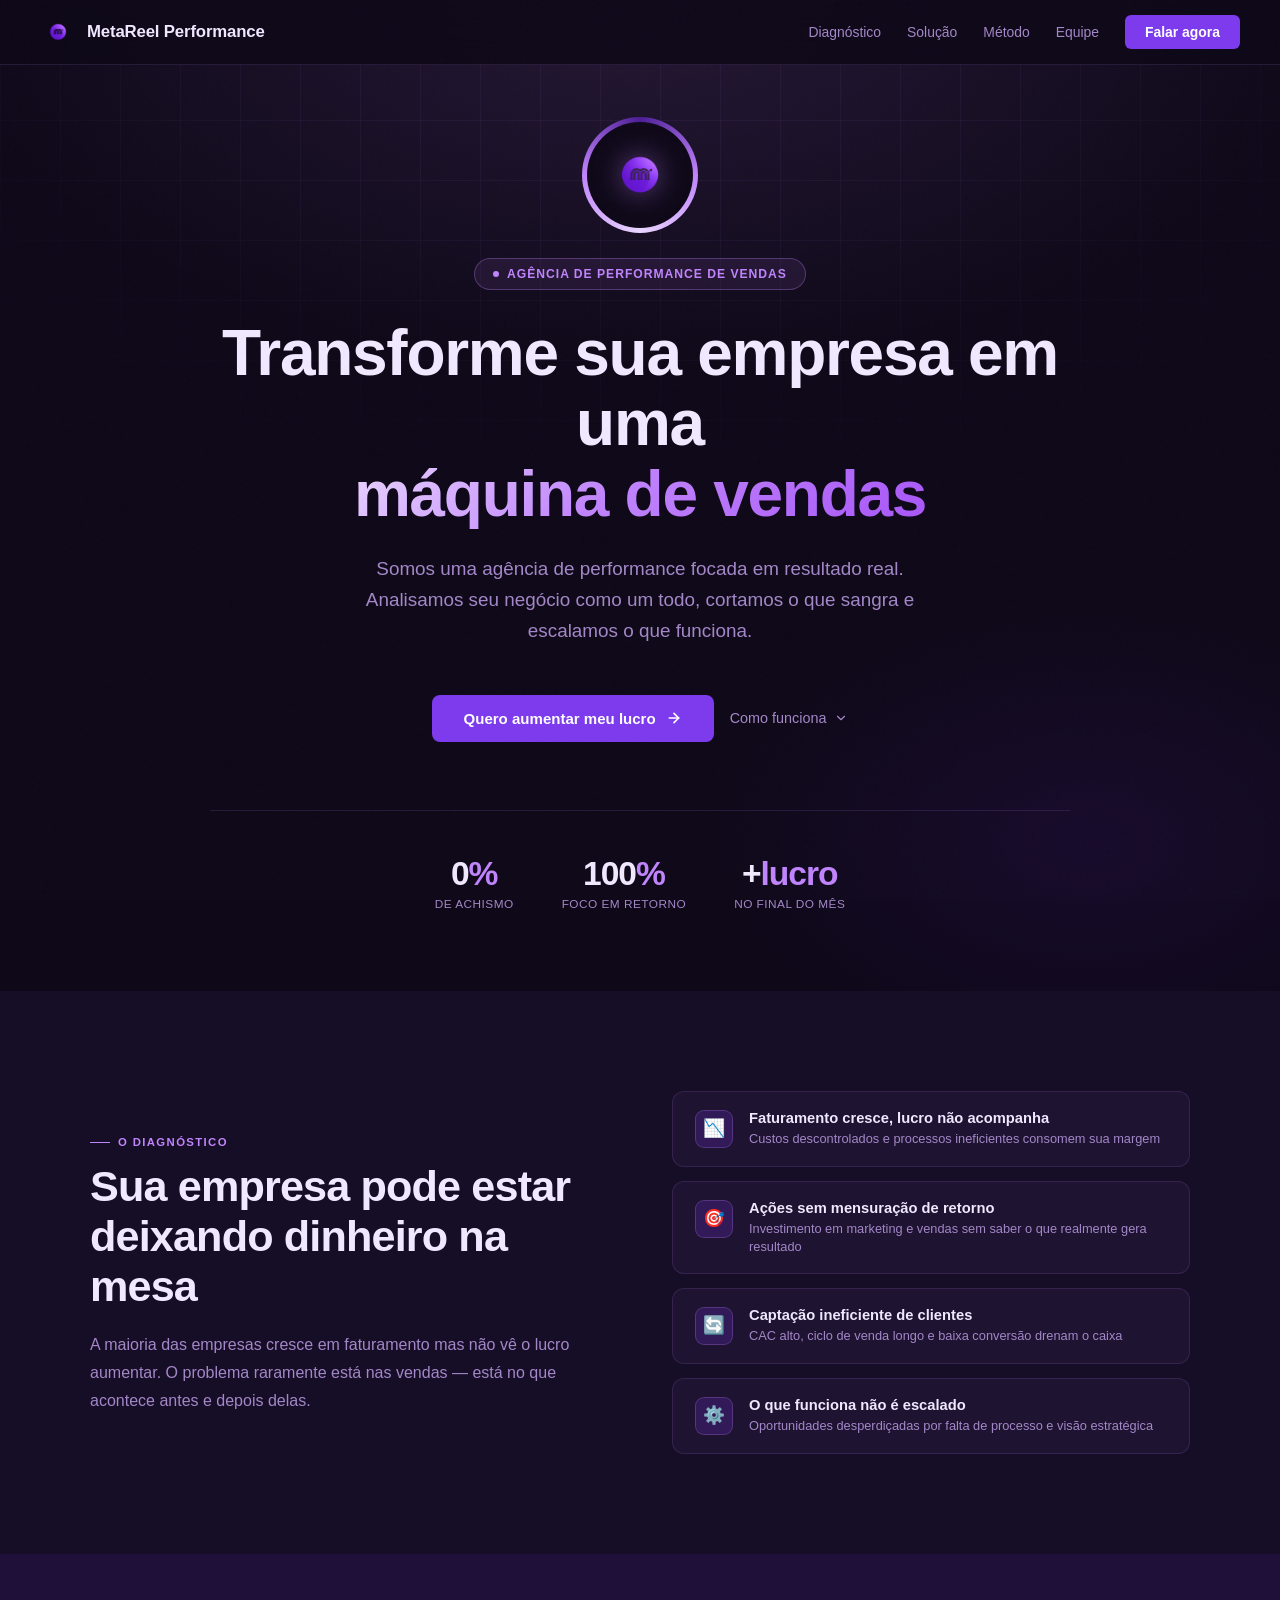
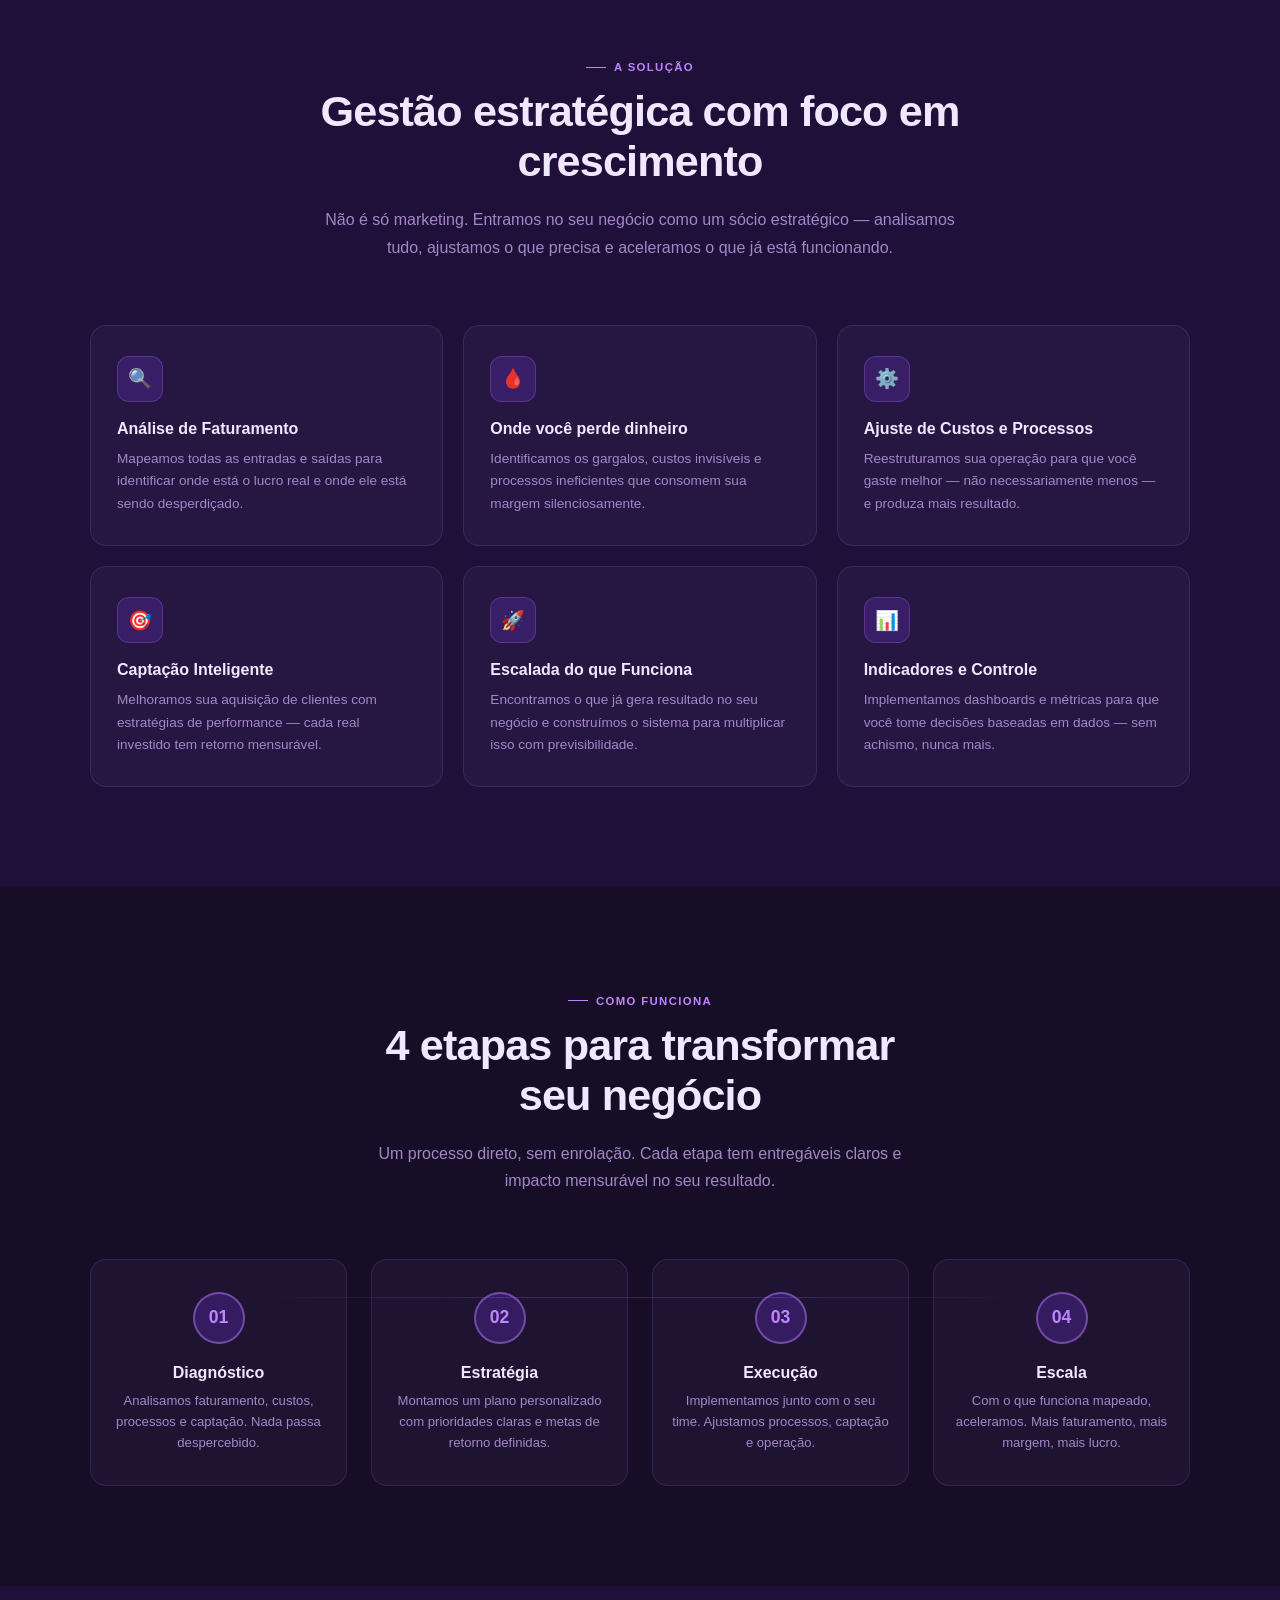
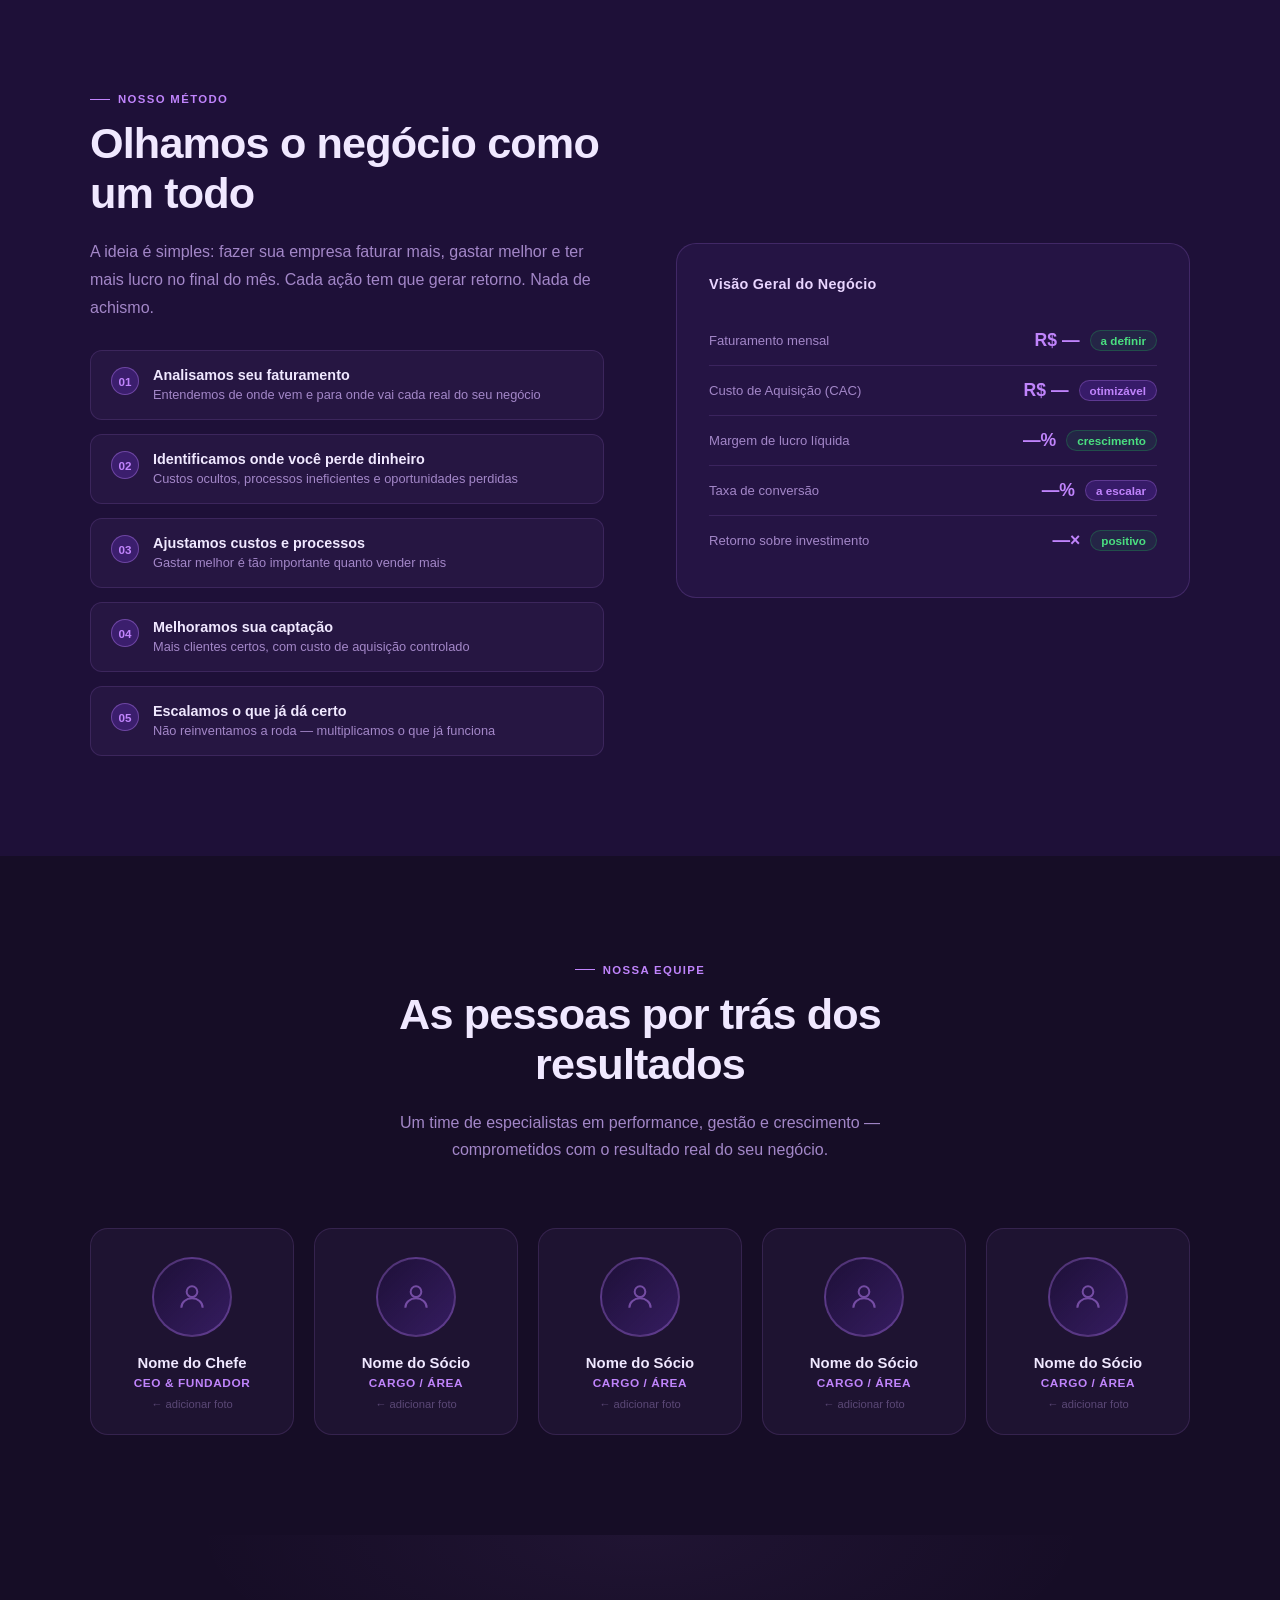
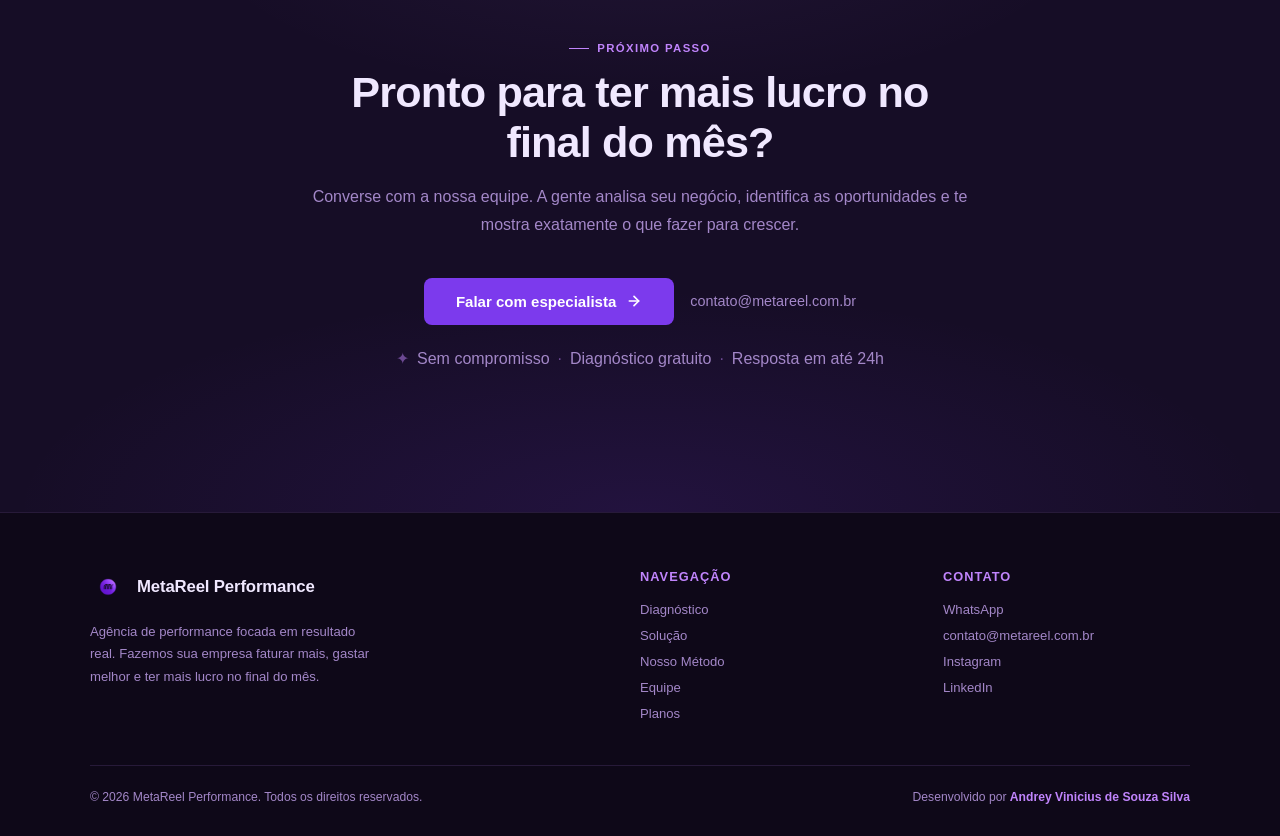
==== commit 051735f3: "feat: atualizando conteúdo e a logo da empresa" ====
--- a/index.html
+++ b/index.html
@@ -4,235 +4,199 @@
   <meta charset="UTF-8">
   <meta name="viewport" content="width=device-width, initial-scale=1.0">
   <title>MetaReel Performance</title>
-  <link rel="preconnect" href="https://fonts.googleapis.com">
-  <link rel="preconnect" href="https://fonts.gstatic.com" crossorigin>
-  <link href="https://fonts.googleapis.com/css2?family=Syne:wght@400;600;700;800&family=DM+Sans:ital,opsz,wght@0,9..40,300;0,9..40,400;0,9..40,500;1,9..40,300&display=swap" rel="stylesheet">
   <style>
     :root {
-      --bg:       #6923f7;
-      --bg2:      #4410a3;
-      --bg3:      #16082a;
-      --purple:   #9333ea;
-      --purple-l: #b06ef3;
-      --purple-d: #6d22b0;
-      --purple-g: rgba(147,51,234,0.15);
-      --white:    #f5f0ff;
-      --muted:    #9480b4;
-      --border:   rgba(147,51,234,0.12);
-      --card-bg:  rgba(147,51,234,0.04);
+      --bg:        #0e0818;
+      --bg2:       #160d26;
+      --bg3:       #1e1038;
+      --bg4:       #251444;
+      --purple:    #7c3aed;
+      --purple-l:  #c084fc;
+      --purple-xl: #e9d5ff;
+      --purple-d:  #4c1d95;
+      --white:     #f0e8ff;
+      --muted:     #a387c8;
+      --border:    rgba(192,132,252,0.14);
+      --card:      rgba(109,40,217,0.07);
     }
     *,*::before,*::after{box-sizing:border-box;margin:0;padding:0}
     html{scroll-behavior:smooth}
-    body{font-family:'DM Sans',sans-serif;background:var(--bg);color:var(--white);overflow-x:hidden}
-
-    /* noise */
-    body::before{content:'';position:fixed;inset:0;background-image:url("data:image/svg+xml,%3Csvg viewBox='0 0 256 256' xmlns='http://www.w3.org/2000/svg'%3E%3Cfilter id='n'%3E%3CfeTurbulence type='fractalNoise' baseFrequency='0.9' numOctaves='4' stitchTiles='stitch'/%3E%3C/filter%3E%3Crect width='100%25' height='100%25' filter='url(%23n)' opacity='0.04'/%3E%3C/svg%3E");pointer-events:none;z-index:999;opacity:.5}
-
-    /* HEADER */
-    header{position:fixed;top:0;left:0;right:0;z-index:100;padding:16px 40px;display:flex;align-items:center;justify-content:space-between;background:rgba(10,6,18,0.85);backdrop-filter:blur(20px);border-bottom:1px solid var(--border);transition:box-shadow .3s}
-    .logo{font-family:'Syne',sans-serif;font-weight:800;font-size:1.1rem;letter-spacing:-.02em;color:var(--white);display:flex;align-items:center;gap:12px;text-decoration:none}
-    .logo-img{width:34px;height:34px;border-radius:8px;object-fit:cover;mix-blend-mode:screen;filter:brightness(1.2) saturate(1.3);transition:transform .3s,filter .3s}
-    .logo:hover .logo-img{transform:scale(1.1) rotate(-4deg);filter:brightness(1.4) saturate(1.5) drop-shadow(0 0 8px rgba(147,51,234,.7))}
-    nav{display:flex;align-items:center;gap:28px}
-    nav a{color:var(--muted);text-decoration:none;font-size:.88rem;font-weight:400;letter-spacing:.02em;transition:color .2s}
+    body{font-family:Arial,Helvetica,sans-serif;background:var(--bg);color:var(--white);overflow-x:hidden}
+    body::before{content:'';position:fixed;inset:0;background-image:url("data:image/svg+xml,%3Csvg viewBox='0 0 256 256' xmlns='http://www.w3.org/2000/svg'%3E%3Cfilter id='n'%3E%3CfeTurbulence type='fractalNoise' baseFrequency='0.9' numOctaves='4' stitchTiles='stitch'/%3E%3C/filter%3E%3Crect width='100%25' height='100%25' filter='url(%23n)' opacity='0.035'/%3E%3C/svg%3E");pointer-events:none;z-index:999;opacity:.5}
+
+    /* ─── HEADER ─── */
+    header{position:fixed;top:0;left:0;right:0;z-index:100;padding:14px 40px;display:flex;align-items:center;justify-content:space-between;background:rgba(14,8,24,0.9);backdrop-filter:blur(24px);border-bottom:1px solid var(--border);transition:box-shadow .3s}
+    .logo{display:flex;align-items:center;gap:11px;text-decoration:none;font-weight:700;font-size:1.05rem;letter-spacing:-.01em;color:var(--white)}
+    .logo-img{width:36px;height:36px;object-fit:contain;transition:transform .3s,filter .3s}
+    .logo:hover .logo-img{transform:scale(1.1) rotate(-4deg);filter:drop-shadow(0 0 10px rgba(192,132,252,.8))}
+    nav{display:flex;align-items:center;gap:26px}
+    nav a{color:var(--muted);text-decoration:none;font-size:.87rem;transition:color .2s}
     nav a:hover{color:var(--white)}
-    .nav-cta{background:var(--purple)!important;color:#fff!important;padding:9px 20px;border-radius:6px;font-weight:500!important;transition:background .2s,transform .2s,box-shadow .2s!important}
-    .nav-cta:hover{background:var(--purple-l)!important;transform:translateY(-1px);box-shadow:0 6px 20px rgba(147,51,234,.4)!important}
+    .nav-cta{background:var(--purple)!important;color:#fff!important;padding:9px 20px;border-radius:6px;font-weight:700!important;transition:all .2s!important}
+    .nav-cta:hover{background:var(--purple-d)!important;transform:translateY(-1px);box-shadow:0 6px 20px rgba(124,58,237,.5)!important}
     .hamburger{display:none;flex-direction:column;gap:5px;cursor:pointer;padding:4px}
     .hamburger span{display:block;width:24px;height:2px;background:var(--white);border-radius:2px;transition:all .3s}
 
-    /* HERO */
+    /* ─── HERO ─── */
     .hero{min-height:100vh;display:flex;align-items:center;justify-content:center;position:relative;padding:120px 40px 80px;text-align:center;overflow:hidden}
-    .hero-bg{position:absolute;inset:0;background:radial-gradient(ellipse 80% 60% at 50% 0%,rgba(147,51,234,.1) 0%,transparent 70%),radial-gradient(ellipse 50% 40% at 85% 85%,rgba(88,28,220,.07) 0%,transparent 60%),var(--bg)}
-    .hero-grid{position:absolute;inset:0;background-image:linear-gradient(rgba(147,51,234,.07) 1px,transparent 1px),linear-gradient(90deg,rgba(147,51,234,.07) 1px,transparent 1px);background-size:60px 60px;mask-image:radial-gradient(ellipse 90% 70% at 50% 0%,black 30%,transparent 80%)}
-    .hero-content{position:relative;z-index:2;max-width:840px}
-
-    /* hero logo ring */
-    .hero-logo-wrap{display:flex;justify-content:center;margin-bottom:32px;animation:fadeUp .5s ease both}
-    .hero-logo-ring{position:relative;width:100px;height:100px;display:flex;align-items:center;justify-content:center}
-    .hero-logo-ring::before{content:'';position:absolute;inset:-3px;border-radius:50%;background:conic-gradient(from 0deg,var(--purple),#e879f9,#818cf8,var(--purple));animation:spin 5s linear infinite}
+    .hero-bg{position:absolute;inset:0;background:radial-gradient(ellipse 80% 55% at 50% 0%,rgba(192,132,252,.13) 0%,transparent 68%),radial-gradient(ellipse 50% 40% at 85% 85%,rgba(109,40,217,.1) 0%,transparent 60%),var(--bg)}
+    .hero-grid{position:absolute;inset:0;background-image:linear-gradient(rgba(192,132,252,.06) 1px,transparent 1px),linear-gradient(90deg,rgba(192,132,252,.06) 1px,transparent 1px);background-size:60px 60px;mask-image:radial-gradient(ellipse 90% 70% at 50% 0%,black 30%,transparent 80%)}
+    .hero-content{position:relative;z-index:2;max-width:860px}
+
+    .hero-logo-wrap{display:flex;justify-content:center;margin-bottom:28px;animation:fadeUp .5s ease both}
+    .hero-logo-ring{position:relative;width:110px;height:110px;display:flex;align-items:center;justify-content:center}
+    .hero-logo-ring::before{content:'';position:absolute;inset:-3px;border-radius:50%;background:conic-gradient(from 0deg,#4c1d95,#c084fc,#e9d5ff,#c084fc,#4c1d95);animation:spin 5s linear infinite}
     .hero-logo-ring::after{content:'';position:absolute;inset:2px;border-radius:50%;background:var(--bg)}
     @keyframes spin{to{transform:rotate(360deg)}}
-    .hero-logo-img{width:76px;height:76px;border-radius:50%;object-fit:cover;mix-blend-mode:screen;filter:brightness(1.2) saturate(1.3);position:relative;z-index:1}
-
-    .hero-badge{display:inline-flex;align-items:center;gap:8px;background:rgba(147,51,234,.1);border:1px solid rgba(147,51,234,.25);border-radius:50px;padding:8px 18px;font-size:.78rem;color:var(--purple-l);letter-spacing:.08em;text-transform:uppercase;font-weight:500;margin-bottom:28px;animation:fadeUp .7s ease both}
+    .hero-logo-img{width:82px;height:82px;object-fit:contain;position:relative;z-index:1;filter:drop-shadow(0 0 14px rgba(192,132,252,.5))}
+
+    .hero-badge{display:inline-flex;align-items:center;gap:8px;background:rgba(192,132,252,.09);border:1px solid rgba(192,132,252,.3);border-radius:50px;padding:8px 18px;font-size:.76rem;color:var(--purple-l);letter-spacing:.08em;text-transform:uppercase;font-weight:700;margin-bottom:28px;animation:fadeUp .7s ease both}
     .hero-badge::before{content:'';width:6px;height:6px;border-radius:50%;background:var(--purple-l);animation:pulse 2s infinite}
-    @keyframes pulse{0%,100%{box-shadow:0 0 0 0 rgba(147,51,234,.5)}50%{box-shadow:0 0 0 6px rgba(147,51,234,0)}}
-    h1{font-family:'Syne',sans-serif;font-size:clamp(2.4rem,6vw,4.2rem);font-weight:800;line-height:1.1;letter-spacing:-.03em;margin-bottom:24px;animation:fadeUp .7s .1s ease both}
-    h1 span{background:linear-gradient(135deg,var(--purple-l) 0%,#e879f9 50%,#818cf8 100%);-webkit-background-clip:text;-webkit-text-fill-color:transparent;background-clip:text}
-    .hero-sub{font-size:clamp(1rem,2.5vw,1.18rem);color:var(--muted);max-width:560px;margin:0 auto 48px;line-height:1.65;font-weight:300;animation:fadeUp .7s .2s ease both}
+    @keyframes pulse{0%,100%{box-shadow:0 0 0 0 rgba(192,132,252,.5)}50%{box-shadow:0 0 0 7px rgba(192,132,252,0)}}
+
+    .hero h1{font-size:clamp(2.2rem,5.5vw,4rem);font-weight:900;line-height:1.1;letter-spacing:-.02em;margin-bottom:24px;animation:fadeUp .7s .1s ease both}
+    .hero h1 span{background:linear-gradient(135deg,#e9d5ff 0%,#c084fc 45%,#a855f7 100%);-webkit-background-clip:text;-webkit-text-fill-color:transparent;background-clip:text}
+    .hero-sub{font-size:clamp(.98rem,2.4vw,1.18rem);color:var(--muted);max-width:580px;margin:0 auto 48px;line-height:1.65;animation:fadeUp .7s .2s ease both}
     .hero-actions{display:flex;align-items:center;justify-content:center;gap:16px;flex-wrap:wrap;animation:fadeUp .7s .3s ease both}
-    .btn-primary{display:inline-flex;align-items:center;gap:10px;background:var(--purple);color:#fff;text-decoration:none;padding:15px 32px;border-radius:8px;font-weight:600;font-size:.95rem;transition:all .25s;letter-spacing:-.01em}
-    .btn-primary:hover{background:var(--purple-l);transform:translateY(-2px);box-shadow:0 10px 30px rgba(147,51,234,.4)}
+
+    .btn-primary{display:inline-flex;align-items:center;gap:10px;background:var(--purple);color:#fff;text-decoration:none;padding:15px 32px;border-radius:8px;font-weight:700;font-size:.94rem;transition:all .25s}
+    .btn-primary:hover{background:var(--purple-d);transform:translateY(-2px);box-shadow:0 10px 30px rgba(124,58,237,.5)}
     .btn-primary svg{transition:transform .25s}
     .btn-primary:hover svg{transform:translateX(3px)}
-    .btn-secondary{display:inline-flex;align-items:center;gap:8px;color:var(--muted);text-decoration:none;font-size:.9rem;transition:color .2s}
-    .btn-secondary:hover{color:var(--white)}
-    .hero-stats{display:flex;justify-content:center;gap:48px;margin-top:72px;padding-top:48px;border-top:1px solid var(--border);flex-wrap:wrap;animation:fadeUp .7s .4s ease both}
+    .btn-ghost{display:inline-flex;align-items:center;gap:8px;color:var(--muted);text-decoration:none;font-size:.9rem;transition:color .2s}
+    .btn-ghost:hover{color:var(--white)}
+
+    .hero-stats{display:flex;justify-content:center;gap:48px;margin-top:68px;padding-top:44px;border-top:1px solid var(--border);flex-wrap:wrap;animation:fadeUp .7s .4s ease both}
     .stat-item{text-align:center}
-    .stat-num{font-family:'Syne',sans-serif;font-size:2rem;font-weight:800;color:var(--white);letter-spacing:-.03em}
+    .stat-num{font-size:2.1rem;font-weight:900;color:var(--white);letter-spacing:-.03em}
     .stat-num span{color:var(--purple-l)}
-    .stat-label{font-size:.78rem;color:var(--muted);margin-top:4px;letter-spacing:.04em}
+    .stat-label{font-size:.74rem;color:var(--muted);margin-top:4px;letter-spacing:.04em;text-transform:uppercase}
     @keyframes fadeUp{from{opacity:0;transform:translateY(24px)}to{opacity:1;transform:translateY(0)}}
 
-    /* SECTIONS */
+    /* ─── SHARED ─── */
     section{padding:100px 40px}
     .container{max-width:1100px;margin:0 auto}
-    .section-label{display:inline-flex;align-items:center;gap:8px;font-size:.73rem;text-transform:uppercase;letter-spacing:.12em;color:var(--purple-l);font-weight:600;margin-bottom:16px}
+    .section-label{display:inline-flex;align-items:center;gap:8px;font-size:.71rem;text-transform:uppercase;letter-spacing:.12em;color:var(--purple-l);font-weight:700;margin-bottom:14px}
     .section-label::before{content:'';width:20px;height:1px;background:var(--purple-l)}
-    h2{font-family:'Syne',sans-serif;font-size:clamp(1.8rem,4vw,2.8rem);font-weight:800;letter-spacing:-.03em;line-height:1.15;margin-bottom:20px}
-
-    /* PROBLEMA */
-    .problema{background:var(--bg2);position:relative;overflow:hidden}
-    .problema::before{content:'';position:absolute;top:0;right:0;width:500px;height:500px;background:radial-gradient(circle,rgba(147,51,234,.06) 0%,transparent 70%);pointer-events:none}
-    .problema-grid{display:grid;grid-template-columns:1fr 1fr;gap:60px;align-items:center}
-    .problema-text p{color:var(--muted);line-height:1.7;font-size:1.02rem;font-weight:300;margin-top:8px}
+    h2{font-size:clamp(1.8rem,4vw,2.7rem);font-weight:900;letter-spacing:-.02em;line-height:1.15;margin-bottom:20px}
+
+    /* ─── DIAGNÓSTICO ─── */
+    .problema{background:var(--bg2)}
+    .problema-grid{display:grid;grid-template-columns:1fr 1fr;gap:64px;align-items:center}
+    .problema-text p{color:var(--muted);line-height:1.75;font-size:1rem;margin-top:12px}
     .pain-list{list-style:none;display:flex;flex-direction:column;gap:14px}
-    .pain-list li{display:flex;align-items:flex-start;gap:16px;background:var(--card-bg);border:1px solid var(--border);border-radius:12px;padding:18px 22px;font-size:.93rem;transition:border-color .25s,transform .25s}
-    .pain-list li:hover{border-color:rgba(147,51,234,.35);transform:translateX(4px)}
-    .pain-icon{width:36px;height:36px;border-radius:8px;background:rgba(147,51,234,.1);border:1px solid rgba(147,51,234,.2);display:flex;align-items:center;justify-content:center;flex-shrink:0;font-size:1rem}
-    .pain-text strong{display:block;font-size:.93rem;margin-bottom:2px}
-    .pain-text span{font-size:.8rem;color:var(--muted);font-weight:300}
-
-    /* SOLUCAO */
-    .solucao{background:var(--bg)}
-    .solucao-header{text-align:center;max-width:600px;margin:0 auto 64px}
-    .solucao-header p{color:var(--muted);font-size:1.02rem;line-height:1.7;font-weight:300}
+    .pain-list li{display:flex;align-items:flex-start;gap:16px;background:rgba(192,132,252,.05);border:1px solid var(--border);border-radius:12px;padding:18px 22px;transition:border-color .25s,transform .25s}
+    .pain-list li:hover{border-color:rgba(192,132,252,.4);transform:translateX(5px)}
+    .pain-icon{width:38px;height:38px;border-radius:9px;background:rgba(124,58,237,.2);border:1px solid rgba(192,132,252,.25);display:flex;align-items:center;justify-content:center;flex-shrink:0;font-size:1.1rem}
+    .pain-text strong{display:block;font-size:.92rem;margin-bottom:3px;color:var(--white)}
+    .pain-text span{font-size:.8rem;color:var(--muted)}
+
+    /* ─── SOLUÇÃO ─── */
+    .solucao{background:var(--bg3)}
+    .solucao-header{text-align:center;max-width:640px;margin:0 auto 64px}
+    .solucao-header p{color:var(--muted);font-size:1rem;line-height:1.7}
     .features-grid{display:grid;grid-template-columns:repeat(3,1fr);gap:20px}
-    .feature-card{background:var(--card-bg);border:1px solid var(--border);border-radius:16px;padding:30px 26px;position:relative;overflow:hidden;transition:all .3s}
-    .feature-card::before{content:'';position:absolute;top:0;left:0;right:0;height:2px;background:linear-gradient(90deg,transparent,var(--purple),transparent);opacity:0;transition:opacity .3s}
-    .feature-card:hover{border-color:rgba(147,51,234,.3);transform:translateY(-4px);box-shadow:0 20px 40px rgba(0,0,0,.3)}
+    .feature-card{background:rgba(192,132,252,.05);border:1px solid var(--border);border-radius:16px;padding:30px 26px;position:relative;overflow:hidden;transition:all .3s}
+    .feature-card::before{content:'';position:absolute;top:0;left:0;right:0;height:2px;background:linear-gradient(90deg,transparent,var(--purple-l),transparent);opacity:0;transition:opacity .3s}
+    .feature-card:hover{border-color:rgba(192,132,252,.4);transform:translateY(-5px);box-shadow:0 20px 40px rgba(0,0,0,.4),0 0 40px rgba(109,40,217,.12)}
     .feature-card:hover::before{opacity:1}
-    .feature-icon{width:46px;height:46px;border-radius:12px;background:var(--purple-g);border:1px solid rgba(147,51,234,.2);display:flex;align-items:center;justify-content:center;font-size:1.2rem;margin-bottom:18px}
-    .feature-card h3{font-family:'Syne',sans-serif;font-size:1rem;font-weight:700;margin-bottom:10px;letter-spacing:-.02em}
-    .feature-card p{color:var(--muted);font-size:.86rem;line-height:1.65;font-weight:300}
-
-    /* PROCESSO */
-    .processo{background:var(--bg2);position:relative;overflow:hidden}
-    .processo::after{content:'';position:absolute;bottom:0;left:50%;transform:translateX(-50%);width:600px;height:300px;background:radial-gradient(ellipse,rgba(147,51,234,.05) 0%,transparent 70%);pointer-events:none}
+    .feature-icon{width:46px;height:46px;border-radius:12px;background:rgba(124,58,237,.22);border:1px solid rgba(192,132,252,.25);display:flex;align-items:center;justify-content:center;font-size:1.2rem;margin-bottom:18px}
+    .feature-card h3{font-size:1rem;font-weight:700;margin-bottom:10px;color:var(--white)}
+    .feature-card p{color:var(--muted);font-size:.85rem;line-height:1.65}
+
+    /* ─── PROCESSO ─── */
+    .processo{background:var(--bg2)}
     .processo-header{text-align:center;max-width:560px;margin:0 auto 64px}
-    .processo-header p{color:var(--muted);font-size:1rem;line-height:1.7;font-weight:300}
+    .processo-header p{color:var(--muted);font-size:1rem;line-height:1.7}
     .steps-wrapper{display:grid;grid-template-columns:repeat(4,1fr);gap:24px;position:relative}
-    .steps-wrapper::before{content:'';position:absolute;top:38px;left:calc(12.5% + 24px);right:calc(12.5% + 24px);height:1px;background:linear-gradient(90deg,transparent,var(--purple),var(--purple),transparent);opacity:.2}
-    .step-card{text-align:center;padding:30px 18px;background:var(--card-bg);border:1px solid var(--border);border-radius:16px;transition:all .3s}
-    .step-card:hover{border-color:rgba(147,51,234,.3);transform:translateY(-6px);box-shadow:0 20px 40px rgba(0,0,0,.25),0 0 30px rgba(147,51,234,.06)}
-    .step-num{width:52px;height:52px;border-radius:50%;background:var(--bg);border:2px solid rgba(147,51,234,.35);display:flex;align-items:center;justify-content:center;font-family:'Syne',sans-serif;font-size:1.1rem;font-weight:800;color:var(--purple-l);margin:0 auto 20px;position:relative;z-index:1}
-    .step-card h3{font-family:'Syne',sans-serif;font-size:1rem;font-weight:700;margin-bottom:8px;letter-spacing:-.01em}
-    .step-card p{font-size:.82rem;color:var(--muted);line-height:1.6;font-weight:300}
-
-    /* CRM */
-    .crm{background:var(--bg)}
-    .crm-inner{display:grid;grid-template-columns:1fr 1fr;gap:80px;align-items:center}
-    .crm-text p{color:var(--muted);line-height:1.7;font-size:1rem;font-weight:300;margin-bottom:32px}
-    .crm-benefits{list-style:none;display:flex;flex-direction:column;gap:12px}
-    .crm-benefits li{display:flex;align-items:center;gap:12px;font-size:.88rem;color:var(--white)}
-    .crm-benefits li::before{content:'';width:20px;height:20px;border-radius:50%;background:var(--purple-g);border:1px solid rgba(147,51,234,.4);flex-shrink:0;background-image:url("data:image/svg+xml,%3Csvg xmlns='http://www.w3.org/2000/svg' width='10' height='10' viewBox='0 0 24 24' fill='none' stroke='%23b06ef3' stroke-width='3' stroke-linecap='round' stroke-linejoin='round'%3E%3Cpolyline points='20 6 9 17 4 12'%3E%3C/polyline%3E%3C/svg%3E");background-repeat:no-repeat;background-position:center}
-    .crm-visual{background:var(--bg3);border:1px solid var(--border);border-radius:20px;padding:26px;overflow:hidden}
-    .crm-visual-header{display:flex;align-items:center;gap:8px;margin-bottom:20px;padding-bottom:14px;border-bottom:1px solid var(--border)}
-    .dot{width:10px;height:10px;border-radius:50%}.dot-r{background:#ff5f57}.dot-y{background:#febc2e}.dot-g{background:#28c840}
-    .crm-visual-title{font-size:.78rem;color:var(--muted);margin-left:8px}
-    .crm-row{display:flex;align-items:center;justify-content:space-between;padding:11px 13px;border-radius:8px;margin-bottom:7px;font-size:.8rem;transition:background .2s}
-    .crm-row:hover{background:rgba(147,51,234,.05)}
-    .crm-row-label{color:var(--muted)}
-    .crm-row-tag{font-size:.7rem;padding:3px 10px;border-radius:50px;font-weight:500}
-    .tag-purple{background:rgba(147,51,234,.1);color:var(--purple-l);border:1px solid rgba(147,51,234,.2)}
-    .tag-yellow{background:rgba(234,179,8,.1);color:#eab308;border:1px solid rgba(234,179,8,.2)}
-    .tag-blue{background:rgba(59,130,246,.1);color:#60a5fa;border:1px solid rgba(59,130,246,.2)}
-    .crm-chart{margin-top:18px;padding-top:14px;border-top:1px solid var(--border)}
-    .crm-chart-label{font-size:.73rem;color:var(--muted);margin-bottom:10px}
-    .bar-row{display:flex;align-items:center;gap:10px;margin-bottom:7px;font-size:.73rem;color:var(--muted)}
-    .bar-label{width:24px;text-align:right}
-    .bar-track{flex:1;height:6px;background:rgba(147,51,234,.08);border-radius:3px;overflow:hidden}
-    .bar-fill{height:100%;border-radius:3px;background:linear-gradient(90deg,var(--purple),#e879f9);animation:barGrow 1s .5s ease both;transform-origin:left}
-    @keyframes barGrow{from{transform:scaleX(0)}to{transform:scaleX(1)}}
-
-    /* EQUIPE */
-    .equipe{background:var(--bg2);position:relative;overflow:hidden}
-    .equipe::before{content:'';position:absolute;top:-100px;left:50%;transform:translateX(-50%);width:700px;height:400px;background:radial-gradient(ellipse,rgba(147,51,234,.07) 0%,transparent 70%);pointer-events:none}
+    .steps-wrapper::before{content:'';position:absolute;top:38px;left:calc(12.5% + 24px);right:calc(12.5% + 24px);height:1px;background:linear-gradient(90deg,transparent,var(--purple-l),var(--purple-l),transparent);opacity:.2}
+    .step-card{text-align:center;padding:32px 18px;background:rgba(192,132,252,.05);border:1px solid var(--border);border-radius:16px;transition:all .3s}
+    .step-card:hover{border-color:rgba(192,132,252,.42);transform:translateY(-6px);box-shadow:0 20px 40px rgba(0,0,0,.3),0 0 30px rgba(109,40,217,.12)}
+    .step-num{width:52px;height:52px;border-radius:50%;background:rgba(124,58,237,.25);border:2px solid rgba(192,132,252,.45);display:flex;align-items:center;justify-content:center;font-size:1.1rem;font-weight:900;color:var(--purple-l);margin:0 auto 20px}
+    .step-card h3{font-size:1rem;font-weight:700;margin-bottom:8px;color:var(--white)}
+    .step-card p{font-size:.82rem;color:var(--muted);line-height:1.6}
+
+    /* ─── MÉTODO ─── */
+    .metodo{background:var(--bg3)}
+    .metodo-inner{display:grid;grid-template-columns:1fr 1fr;gap:72px;align-items:center}
+    .metodo-text p{color:var(--muted);line-height:1.75;font-size:1rem;margin-bottom:28px}
+    .metodo-list{list-style:none;display:flex;flex-direction:column;gap:14px}
+    .metodo-list li{display:flex;align-items:flex-start;gap:14px;padding:16px 20px;background:rgba(192,132,252,.05);border:1px solid var(--border);border-radius:12px;transition:border-color .25s,transform .25s}
+    .metodo-list li:hover{border-color:rgba(192,132,252,.42);transform:translateX(5px)}
+    .metodo-num{width:28px;height:28px;border-radius:50%;flex-shrink:0;background:rgba(124,58,237,.25);border:1px solid rgba(192,132,252,.38);display:flex;align-items:center;justify-content:center;font-size:.73rem;font-weight:700;color:var(--purple-l)}
+    .metodo-item-text strong{display:block;font-size:.9rem;margin-bottom:2px;color:var(--white)}
+    .metodo-item-text span{font-size:.8rem;color:var(--muted)}
+    .metodo-visual{background:var(--bg4);border:1px solid rgba(192,132,252,.18);border-radius:20px;padding:32px}
+    .metodo-visual-title{font-weight:700;font-size:.9rem;margin-bottom:24px;color:var(--purple-xl);letter-spacing:.02em}
+    .metric-row{display:flex;align-items:center;justify-content:space-between;padding:14px 0;border-bottom:1px solid var(--border)}
+    .metric-row:last-child{border-bottom:none}
+    .metric-label{font-size:.82rem;color:var(--muted)}
+    .metric-val{font-weight:900;font-size:1.1rem;color:var(--purple-l)}
+    .metric-delta{font-size:.73rem;padding:3px 10px;border-radius:50px;font-weight:700;background:rgba(124,58,237,.22);color:var(--purple-l);border:1px solid rgba(192,132,252,.28)}
+    .metric-delta.up{background:rgba(34,197,94,.1);color:#4ade80;border-color:rgba(34,197,94,.25)}
+
+    /* ─── EQUIPE ─── */
+    .equipe{background:var(--bg2)}
     .equipe-header{text-align:center;max-width:560px;margin:0 auto 64px}
-    .equipe-header p{color:var(--muted);font-size:1rem;line-height:1.7;font-weight:300}
+    .equipe-header p{color:var(--muted);font-size:1rem;line-height:1.7}
     .team-grid{display:grid;grid-template-columns:repeat(5,1fr);gap:20px}
-    .team-card{background:var(--card-bg);border:1px solid var(--border);border-radius:18px;padding:28px 18px 24px;text-align:center;transition:all .3s;position:relative;overflow:hidden}
-    .team-card::before{content:'';position:absolute;inset:0;background:linear-gradient(180deg,rgba(147,51,234,.06) 0%,transparent 60%);opacity:0;transition:opacity .3s}
-    .team-card:hover{border-color:rgba(147,51,234,.35);transform:translateY(-6px);box-shadow:0 20px 40px rgba(0,0,0,.3),0 0 40px rgba(147,51,234,.07)}
-    .team-card:hover::before{opacity:1}
+    .team-card{background:rgba(192,132,252,.05);border:1px solid var(--border);border-radius:18px;padding:28px 16px 24px;text-align:center;transition:all .3s;position:relative;overflow:hidden}
+    .team-card::after{content:'';position:absolute;inset:0;background:linear-gradient(180deg,rgba(192,132,252,.06) 0%,transparent 60%);opacity:0;transition:opacity .3s;pointer-events:none}
+    .team-card:hover{border-color:rgba(192,132,252,.45);transform:translateY(-7px);box-shadow:0 24px 48px rgba(0,0,0,.4),0 0 50px rgba(109,40,217,.18)}
+    .team-card:hover::after{opacity:1}
     .team-photo-wrap{position:relative;width:80px;height:80px;margin:0 auto 18px}
-    .team-photo-ring{position:absolute;inset:-2px;border-radius:50%;background:conic-gradient(from 0deg,var(--purple),#e879f9,#818cf8,var(--purple));animation:spin 6s linear infinite;opacity:0;transition:opacity .3s}
+    .team-photo-ring{position:absolute;inset:-2px;border-radius:50%;background:conic-gradient(from 0deg,#4c1d95,#c084fc,#e9d5ff,#c084fc,#4c1d95);animation:spin 6s linear infinite;opacity:0;transition:opacity .3s}
     .team-card:hover .team-photo-ring{opacity:1}
-    .team-photo{width:80px;height:80px;border-radius:50%;object-fit:cover;border:2px solid var(--border);background:var(--bg3);display:flex;align-items:center;justify-content:center;position:relative;z-index:1;overflow:hidden}
-    .team-photo-placeholder{width:80px;height:80px;border-radius:50%;background:linear-gradient(135deg,var(--bg3),rgba(147,51,234,.15));border:2px solid rgba(147,51,234,.2);display:flex;align-items:center;justify-content:center;position:relative;z-index:1}
-    .team-photo-placeholder svg{opacity:.35}
-    .team-name{font-family:'Syne',sans-serif;font-size:.95rem;font-weight:700;letter-spacing:-.02em;margin-bottom:5px}
-    .team-role{font-size:.78rem;color:var(--purple-l);font-weight:500;letter-spacing:.04em;text-transform:uppercase}
-    .team-add-hint{font-size:.72rem;color:var(--muted);margin-top:8px;opacity:.6}
-
-    /* PLANOS */
-    .planos{background:var(--bg);position:relative}
-    .planos-header{text-align:center;max-width:560px;margin:0 auto 64px}
-    .planos-header p{color:var(--muted);font-size:1rem;line-height:1.7;font-weight:300}
-    .planos-grid{display:grid;grid-template-columns:repeat(3,1fr);gap:24px}
-    .plano-card{background:var(--card-bg);border:1px solid var(--border);border-radius:20px;padding:36px 30px;position:relative;transition:all .3s;display:flex;flex-direction:column}
-    .plano-card.destaque{background:linear-gradient(145deg,rgba(147,51,234,.12),rgba(147,51,234,.04));border-color:rgba(147,51,234,.4)}
-    .plano-card.destaque::before{content:'Mais popular';position:absolute;top:-13px;left:50%;transform:translateX(-50%);background:var(--purple);color:#fff;font-size:.7rem;font-weight:600;padding:4px 14px;border-radius:50px;letter-spacing:.06em;text-transform:uppercase;white-space:nowrap}
-    .plano-card:hover{border-color:rgba(147,51,234,.35);transform:translateY(-5px);box-shadow:0 20px 40px rgba(0,0,0,.25)}
-    .plano-nome{font-family:'Syne',sans-serif;font-size:1.15rem;font-weight:800;letter-spacing:-.02em;margin-bottom:8px}
-    .plano-preco{font-family:'Syne',sans-serif;font-size:2rem;font-weight:800;color:var(--purple-l);letter-spacing:-.03em;margin:16px 0 4px}
-    .plano-preco-label{font-size:.78rem;color:var(--muted);margin-bottom:24px;font-weight:300}
-    .plano-sep{height:1px;background:var(--border);margin-bottom:24px}
-    .plano-lista{list-style:none;display:flex;flex-direction:column;gap:10px;flex:1}
-    .plano-lista li{display:flex;align-items:center;gap:10px;font-size:.85rem;color:var(--muted)}
-    .plano-lista li::before{content:'';width:16px;height:16px;border-radius:50%;flex-shrink:0;background:var(--purple-g);border:1px solid rgba(147,51,234,.35);background-image:url("data:image/svg+xml,%3Csvg xmlns='http://www.w3.org/2000/svg' width='8' height='8' viewBox='0 0 24 24' fill='none' stroke='%23b06ef3' stroke-width='3' stroke-linecap='round' stroke-linejoin='round'%3E%3Cpolyline points='20 6 9 17 4 12'%3E%3C/polyline%3E%3C/svg%3E");background-repeat:no-repeat;background-position:center}
-    .plano-cta{display:block;text-align:center;margin-top:28px;padding:13px;border-radius:8px;font-weight:600;font-size:.88rem;text-decoration:none;border:1px solid rgba(147,51,234,.35);color:var(--purple-l);transition:all .25s}
-    .plano-card.destaque .plano-cta{background:var(--purple);border-color:var(--purple);color:#fff}
-    .plano-cta:hover{background:var(--purple);border-color:var(--purple);color:#fff;box-shadow:0 8px 24px rgba(147,51,234,.35)}
-
-    /* CTA */
+    .team-photo-placeholder{width:80px;height:80px;border-radius:50%;background:linear-gradient(135deg,var(--bg3),rgba(124,58,237,.25));border:2px solid rgba(192,132,252,.3);display:flex;align-items:center;justify-content:center;position:relative;z-index:1}
+    .team-photo-placeholder svg{opacity:.5}
+    .team-photo{width:80px;height:80px;border-radius:50%;object-fit:cover;border:2px solid rgba(192,132,252,.35);position:relative;z-index:1}
+    .team-name{font-size:.93rem;font-weight:700;margin-bottom:5px;color:var(--white)}
+    .team-role{font-size:.74rem;color:var(--purple-l);font-weight:700;letter-spacing:.05em;text-transform:uppercase}
+    .team-add-hint{font-size:.7rem;color:var(--muted);margin-top:8px;opacity:.45}
+
+    /* ─── CTA ─── */
     .cta{background:var(--bg2);position:relative;overflow:hidden}
-    .cta::before{content:'';position:absolute;inset:0;background:radial-gradient(ellipse 70% 60% at 50% 100%,rgba(147,51,234,.08) 0%,transparent 70%)}
-    .cta-inner{position:relative;text-align:center;max-width:640px;margin:0 auto}
+    .cta::before{content:'';position:absolute;inset:0;background:radial-gradient(ellipse 70% 55% at 50% 100%,rgba(124,58,237,.12) 0%,transparent 70%)}
+    .cta::after{content:'';position:absolute;inset:0;background:radial-gradient(ellipse 50% 40% at 50% 0%,rgba(192,132,252,.06) 0%,transparent 70%)}
+    .cta-inner{position:relative;z-index:2;text-align:center;max-width:660px;margin:0 auto}
     .cta-inner h2{margin-bottom:16px}
-    .cta-inner p{color:var(--muted);font-size:1.02rem;line-height:1.7;font-weight:300;margin-bottom:40px}
-    .guarantee{font-size:.78rem;color:var(--muted);margin-top:20px;display:flex;align-items:center;justify-content:center;gap:6px}
-
-    /* FOOTER */
-    footer{background:var(--bg);border-top:1px solid var(--border);padding:48px 40px 32px}
-    .footer-inner{max-width:1100px;margin:0 auto;display:grid;grid-template-columns:2fr 1fr 1fr;gap:48px;margin-bottom:40px}
-    .footer-brand .logo{margin-bottom:14px;display:inline-flex}
-    .footer-brand p{font-size:.83rem;color:var(--muted);line-height:1.65;font-weight:300;max-width:280px}
-    .footer-col h4{font-family:'Syne',sans-serif;font-size:.85rem;font-weight:700;letter-spacing:.06em;text-transform:uppercase;color:var(--white);margin-bottom:16px}
-    .footer-col ul{list-style:none;display:flex;flex-direction:column;gap:10px}
+    .cta-inner > p{color:var(--muted);font-size:1rem;line-height:1.7;margin-bottom:40px}
+    .guarantee{font-size:.76rem;color:var(--muted);margin-top:20px;display:flex;align-items:center;justify-content:center;gap:8px;flex-wrap:wrap}
+    .guarantee span{color:rgba(192,132,252,.5)}
+
+    /* ─── FOOTER ─── */
+    footer{background:var(--bg);border-top:1px solid var(--border);padding:56px 40px 32px}
+    .footer-inner{max-width:1100px;margin:0 auto;display:grid;grid-template-columns:2fr 1fr 1fr;gap:56px;margin-bottom:44px}
+    .footer-brand .logo{margin-bottom:16px;display:inline-flex}
+    .footer-brand p{font-size:.82rem;color:var(--muted);line-height:1.7;max-width:290px}
+    .footer-col h4{font-size:.8rem;font-weight:700;letter-spacing:.08em;text-transform:uppercase;color:var(--purple-l);margin-bottom:18px}
+    .footer-col ul{list-style:none;display:flex;flex-direction:column;gap:11px}
     .footer-col ul li a,.footer-col ul li{font-size:.82rem;color:var(--muted);text-decoration:none;transition:color .2s}
     .footer-col ul li a:hover{color:var(--white)}
     .footer-bottom{max-width:1100px;margin:0 auto;padding-top:24px;border-top:1px solid var(--border);display:flex;align-items:center;justify-content:space-between;flex-wrap:wrap;gap:12px}
-    .footer-copy{font-size:.78rem;color:var(--muted)}
-    .footer-dev{font-size:.78rem;color:var(--muted)}
+    .footer-copy,.footer-dev{font-size:.76rem;color:var(--muted)}
     .footer-dev strong{color:var(--purple-l)}
 
-    /* REVEAL */
-    .reveal{opacity:0;transform:translateY(30px);transition:opacity .7s ease,transform .7s ease}
+    /* ─── REVEAL ─── */
+    .reveal{opacity:0;transform:translateY(32px);transition:opacity .7s ease,transform .7s ease}
     .reveal.visible{opacity:1;transform:translateY(0)}
 
-    /* RESPONSIVE */
-    @media(max-width:1024px){
-      .team-grid{grid-template-columns:repeat(3,1fr)}
-      .features-grid{grid-template-columns:repeat(2,1fr)}
-      .footer-inner{grid-template-columns:1fr 1fr}
-    }
+    /* ─── RESPONSIVE ─── */
+    @media(max-width:1024px){.team-grid{grid-template-columns:repeat(3,1fr)}.features-grid{grid-template-columns:repeat(2,1fr)}.footer-inner{grid-template-columns:1fr 1fr}}
     @media(max-width:900px){
-      header{padding:16px 24px}
-      nav{display:none;gap:16px;flex-direction:column}
-      nav.open{display:flex;position:absolute;top:100%;left:0;right:0;background:rgba(10,6,18,.98);backdrop-filter:blur(20px);padding:24px;border-bottom:1px solid var(--border)}
+      header{padding:14px 24px}
+      nav{display:none;flex-direction:column;gap:14px}
+      nav.open{display:flex;position:absolute;top:100%;left:0;right:0;background:rgba(14,8,24,.97);backdrop-filter:blur(20px);padding:24px;border-bottom:1px solid var(--border)}
       .hamburger{display:flex}
       section{padding:72px 24px}
-      .problema-grid,.crm-inner{grid-template-columns:1fr;gap:40px}
-      .steps-wrapper{grid-template-columns:1fr 1fr}
-      .steps-wrapper::before{display:none}
+      .problema-grid,.metodo-inner{grid-template-columns:1fr;gap:40px}
+      .steps-wrapper{grid-template-columns:1fr 1fr}.steps-wrapper::before{display:none}
       .planos-grid{grid-template-columns:1fr}
     }
     @media(max-width:640px){
       .hero{padding:100px 24px 60px}
-      h1{font-size:2.2rem}
-      .hero-stats{gap:28px}
+      .hero h1{font-size:2.1rem}
+      .hero-stats{gap:24px}
       .hero-actions{flex-direction:column}
       .steps-wrapper{grid-template-columns:1fr}
       .team-grid{grid-template-columns:repeat(2,1fr)}
@@ -241,9 +205,7 @@
       .footer-inner{grid-template-columns:1fr;gap:32px}
       .footer-bottom{flex-direction:column;text-align:center}
     }
-    @media(max-width:400px){
-      .team-grid{grid-template-columns:1fr}
-    }
+    @media(max-width:400px){.team-grid{grid-template-columns:1fr}}
   </style>
 </head>
 <body>
@@ -251,15 +213,14 @@
 <!-- HEADER -->
 <header id="site-header">
   <a class="logo" href="#">
-    <img class="logo-img" src="[data-uri]" alt="MetaReel Logo">
+    <img class="logo-img" src="[data-uri]" alt="MetaReel">
     MetaReel Performance
   </a>
   <nav id="main-nav">
-    <a href="#problema">Problema</a>
+    <a href="#problema">Diagnóstico</a>
     <a href="#solucao">Solução</a>
-    <a href="#processo">Processo</a>
+    <a href="#metodo">Método</a>
     <a href="#equipe">Equipe</a>
-    <a href="#planos">Planos</a>
     <a href="https://wa.me/5511999999999" target="_blank" class="nav-cta">Falar agora</a>
   </nav>
   <div class="hamburger" id="hamburger" onclick="toggleMenu()">
@@ -274,64 +235,64 @@
   <div class="hero-content">
     <div class="hero-logo-wrap">
       <div class="hero-logo-ring">
-        <img class="hero-logo-img" src="[data-uri]" alt="MetaReel Logo">
+        <img class="hero-logo-img" src="[data-uri]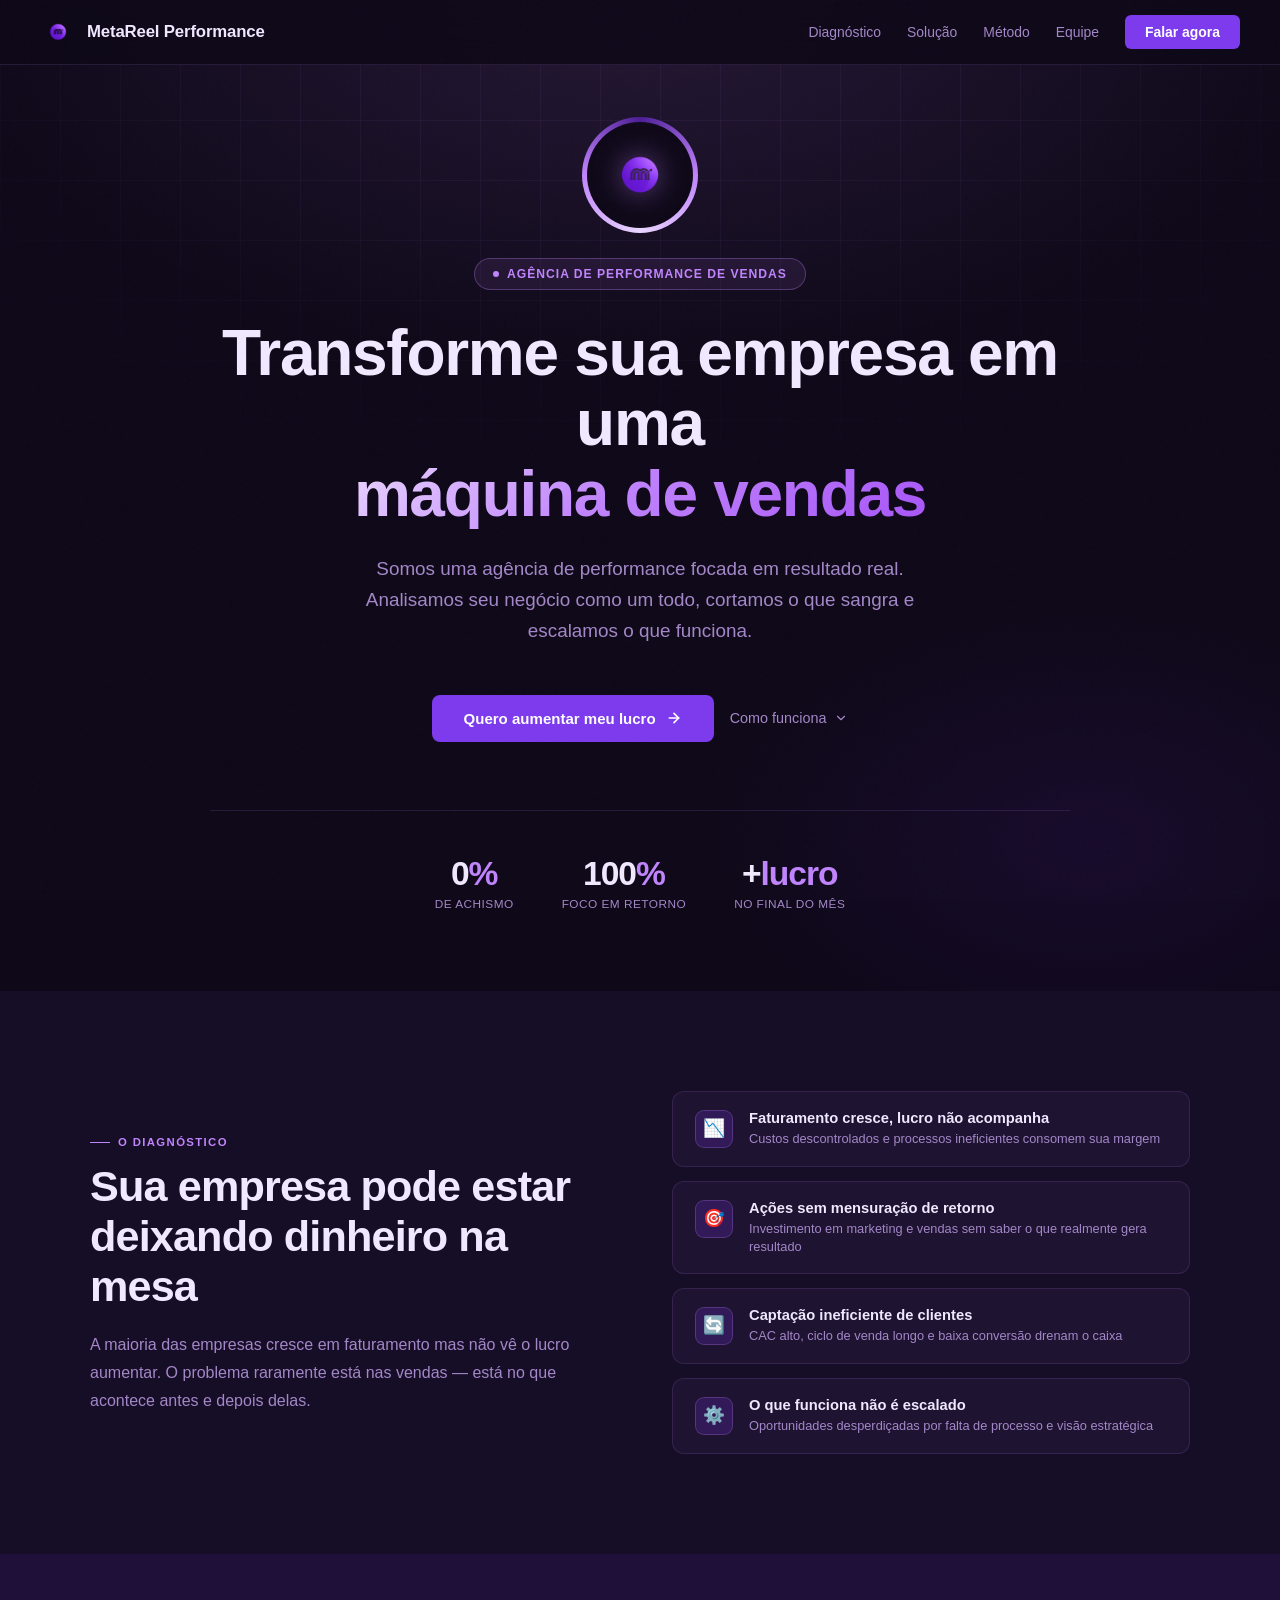
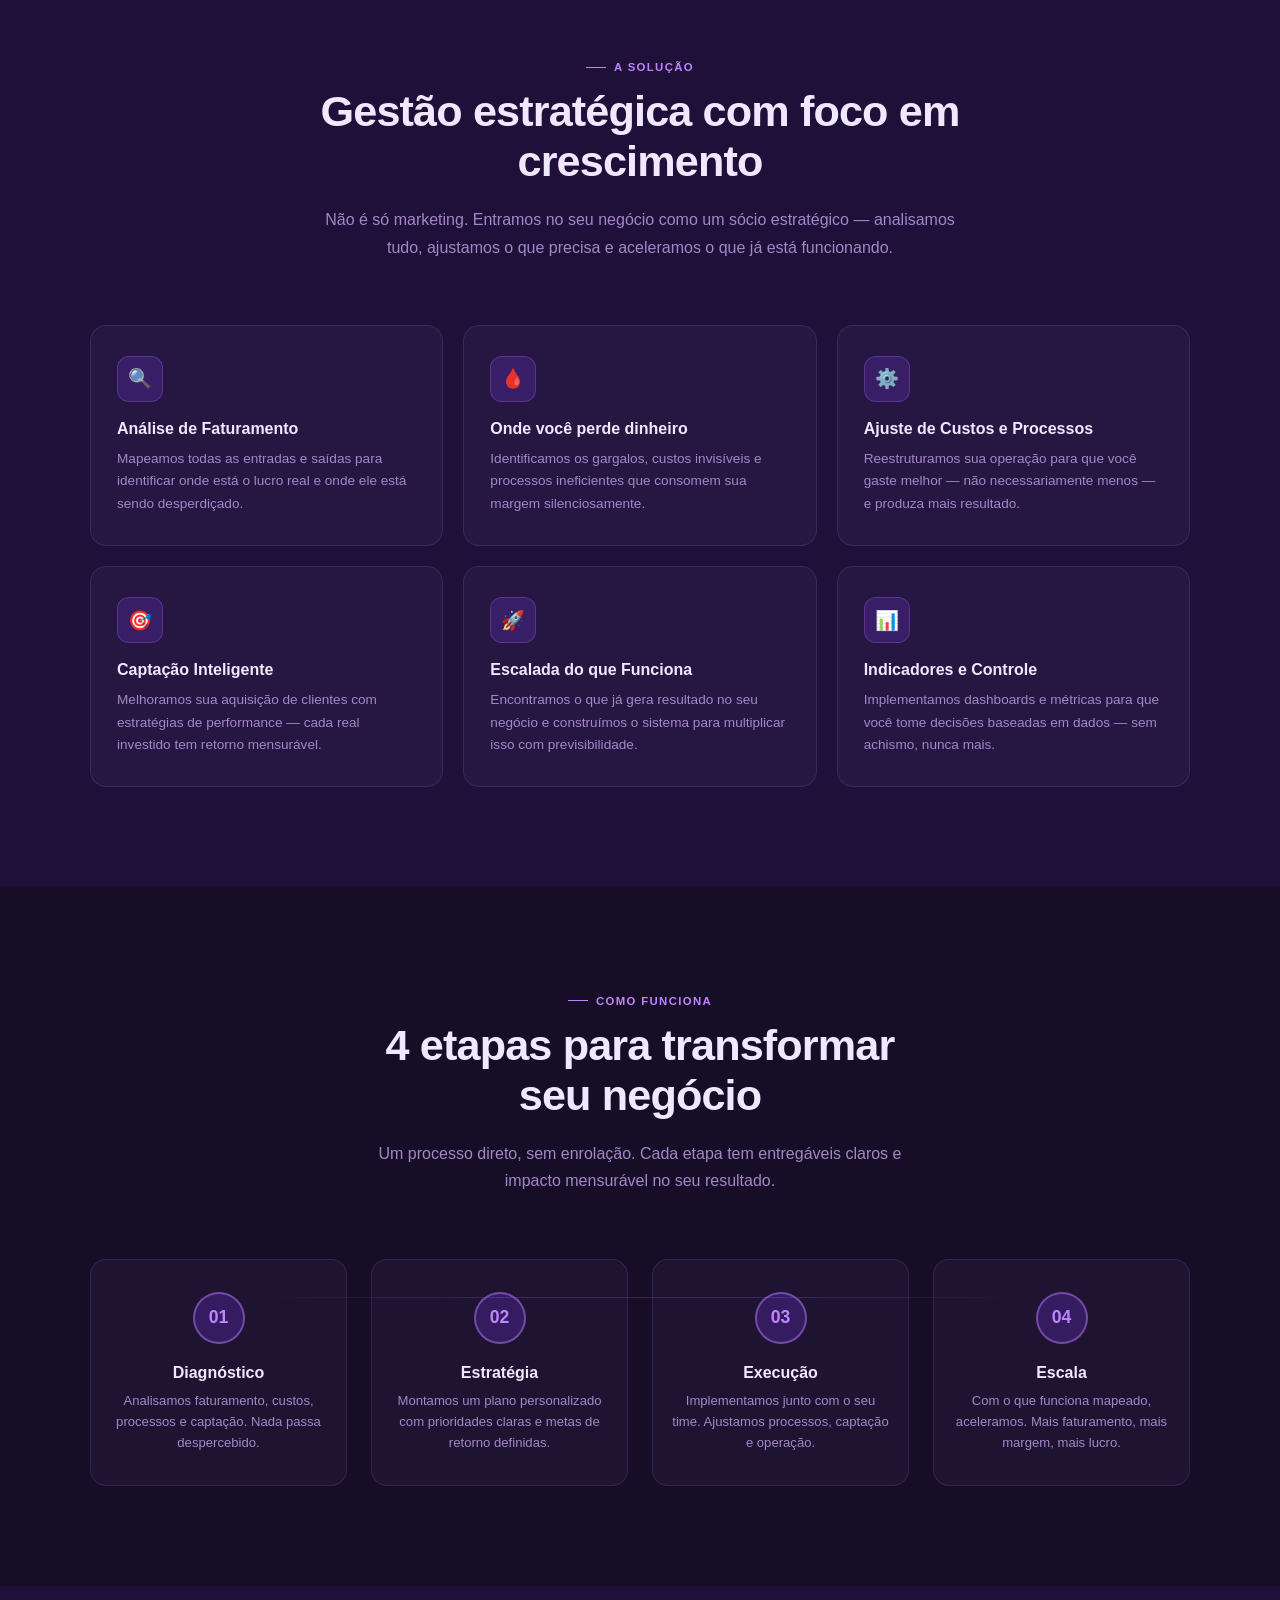
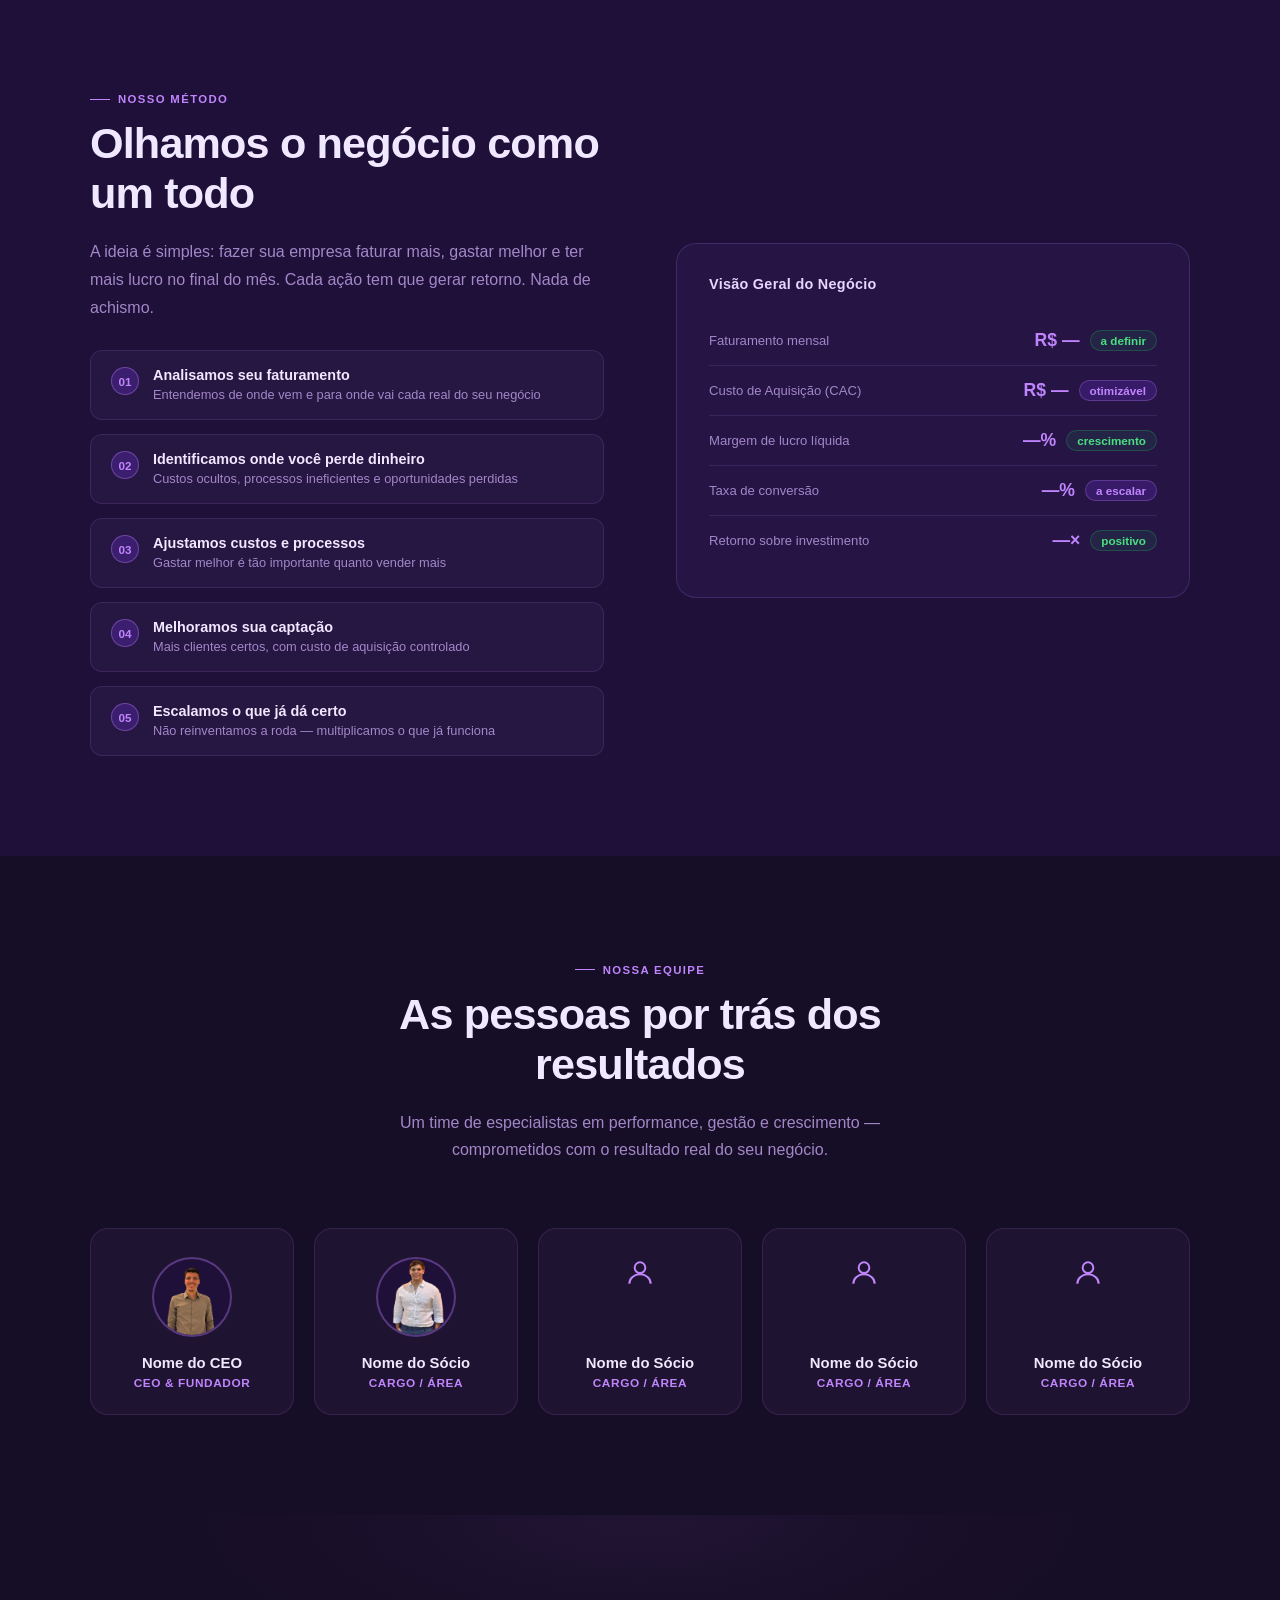
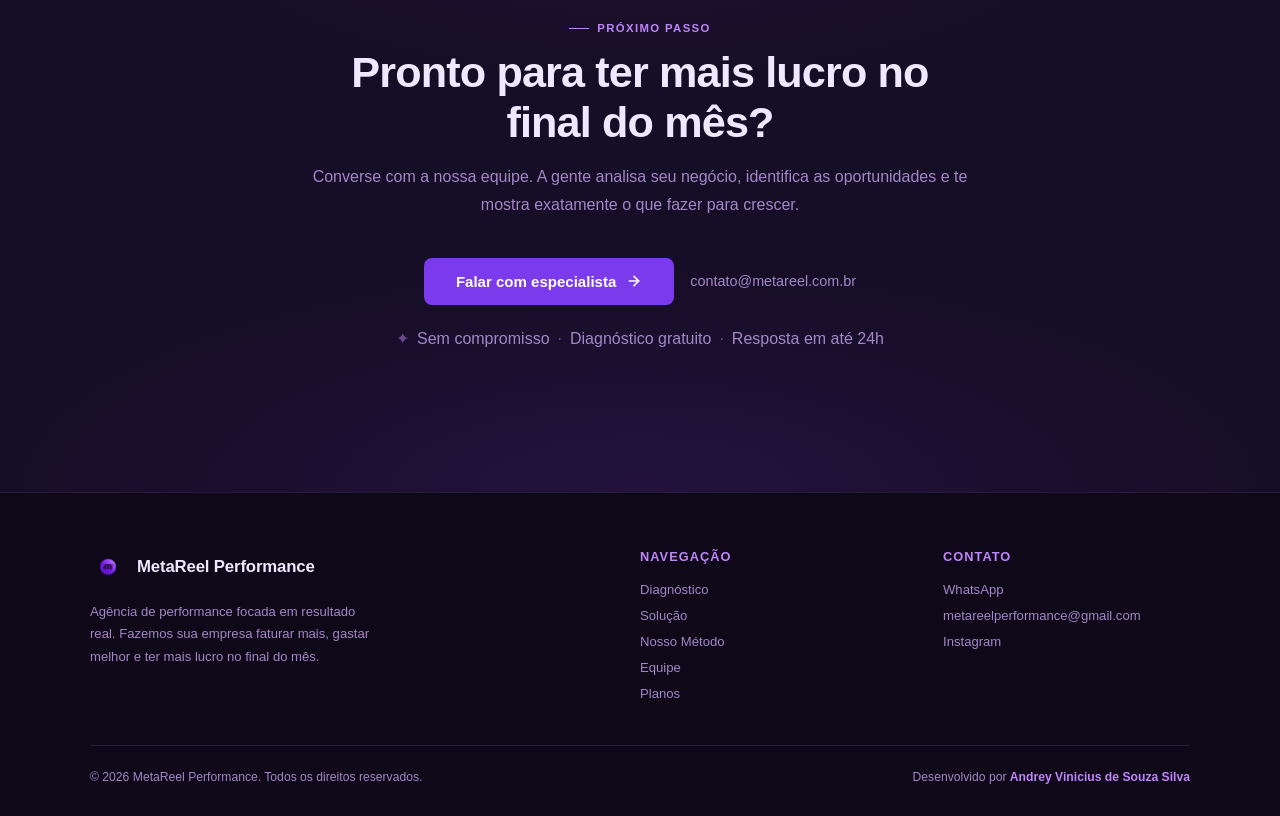
==== commit cac58dcb: "feat: adicionando fotos do ceo e dos socios" ====
--- a/index.html
+++ b/index.html
@@ -42,30 +42,25 @@
     .hero-bg{position:absolute;inset:0;background:radial-gradient(ellipse 80% 55% at 50% 0%,rgba(192,132,252,.13) 0%,transparent 68%),radial-gradient(ellipse 50% 40% at 85% 85%,rgba(109,40,217,.1) 0%,transparent 60%),var(--bg)}
     .hero-grid{position:absolute;inset:0;background-image:linear-gradient(rgba(192,132,252,.06) 1px,transparent 1px),linear-gradient(90deg,rgba(192,132,252,.06) 1px,transparent 1px);background-size:60px 60px;mask-image:radial-gradient(ellipse 90% 70% at 50% 0%,black 30%,transparent 80%)}
     .hero-content{position:relative;z-index:2;max-width:860px}
-
     .hero-logo-wrap{display:flex;justify-content:center;margin-bottom:28px;animation:fadeUp .5s ease both}
     .hero-logo-ring{position:relative;width:110px;height:110px;display:flex;align-items:center;justify-content:center}
     .hero-logo-ring::before{content:'';position:absolute;inset:-3px;border-radius:50%;background:conic-gradient(from 0deg,#4c1d95,#c084fc,#e9d5ff,#c084fc,#4c1d95);animation:spin 5s linear infinite}
     .hero-logo-ring::after{content:'';position:absolute;inset:2px;border-radius:50%;background:var(--bg)}
     @keyframes spin{to{transform:rotate(360deg)}}
     .hero-logo-img{width:82px;height:82px;object-fit:contain;position:relative;z-index:1;filter:drop-shadow(0 0 14px rgba(192,132,252,.5))}
-
     .hero-badge{display:inline-flex;align-items:center;gap:8px;background:rgba(192,132,252,.09);border:1px solid rgba(192,132,252,.3);border-radius:50px;padding:8px 18px;font-size:.76rem;color:var(--purple-l);letter-spacing:.08em;text-transform:uppercase;font-weight:700;margin-bottom:28px;animation:fadeUp .7s ease both}
     .hero-badge::before{content:'';width:6px;height:6px;border-radius:50%;background:var(--purple-l);animation:pulse 2s infinite}
     @keyframes pulse{0%,100%{box-shadow:0 0 0 0 rgba(192,132,252,.5)}50%{box-shadow:0 0 0 7px rgba(192,132,252,0)}}
-
     .hero h1{font-size:clamp(2.2rem,5.5vw,4rem);font-weight:900;line-height:1.1;letter-spacing:-.02em;margin-bottom:24px;animation:fadeUp .7s .1s ease both}
     .hero h1 span{background:linear-gradient(135deg,#e9d5ff 0%,#c084fc 45%,#a855f7 100%);-webkit-background-clip:text;-webkit-text-fill-color:transparent;background-clip:text}
     .hero-sub{font-size:clamp(.98rem,2.4vw,1.18rem);color:var(--muted);max-width:580px;margin:0 auto 48px;line-height:1.65;animation:fadeUp .7s .2s ease both}
     .hero-actions{display:flex;align-items:center;justify-content:center;gap:16px;flex-wrap:wrap;animation:fadeUp .7s .3s ease both}
-
     .btn-primary{display:inline-flex;align-items:center;gap:10px;background:var(--purple);color:#fff;text-decoration:none;padding:15px 32px;border-radius:8px;font-weight:700;font-size:.94rem;transition:all .25s}
     .btn-primary:hover{background:var(--purple-d);transform:translateY(-2px);box-shadow:0 10px 30px rgba(124,58,237,.5)}
     .btn-primary svg{transition:transform .25s}
     .btn-primary:hover svg{transform:translateX(3px)}
     .btn-ghost{display:inline-flex;align-items:center;gap:8px;color:var(--muted);text-decoration:none;font-size:.9rem;transition:color .2s}
     .btn-ghost:hover{color:var(--white)}
-
     .hero-stats{display:flex;justify-content:center;gap:48px;margin-top:68px;padding-top:44px;border-top:1px solid var(--border);flex-wrap:wrap;animation:fadeUp .7s .4s ease both}
     .stat-item{text-align:center}
     .stat-num{font-size:2.1rem;font-weight:900;color:var(--white);letter-spacing:-.03em}
@@ -140,19 +135,122 @@
     .equipe-header{text-align:center;max-width:560px;margin:0 auto 64px}
     .equipe-header p{color:var(--muted);font-size:1rem;line-height:1.7}
     .team-grid{display:grid;grid-template-columns:repeat(5,1fr);gap:20px}
-    .team-card{background:rgba(192,132,252,.05);border:1px solid var(--border);border-radius:18px;padding:28px 16px 24px;text-align:center;transition:all .3s;position:relative;overflow:hidden}
+
+    .team-card{
+      background:rgba(192,132,252,.05);border:1px solid var(--border);
+      border-radius:18px;padding:28px 16px 24px;text-align:center;
+      transition:all .3s;position:relative;overflow:hidden;
+    }
     .team-card::after{content:'';position:absolute;inset:0;background:linear-gradient(180deg,rgba(192,132,252,.06) 0%,transparent 60%);opacity:0;transition:opacity .3s;pointer-events:none}
     .team-card:hover{border-color:rgba(192,132,252,.45);transform:translateY(-7px);box-shadow:0 24px 48px rgba(0,0,0,.4),0 0 50px rgba(109,40,217,.18)}
     .team-card:hover::after{opacity:1}
-    .team-photo-wrap{position:relative;width:80px;height:80px;margin:0 auto 18px}
-    .team-photo-ring{position:absolute;inset:-2px;border-radius:50%;background:conic-gradient(from 0deg,#4c1d95,#c084fc,#e9d5ff,#c084fc,#4c1d95);animation:spin 6s linear infinite;opacity:0;transition:opacity .3s}
+
+    /* Photo wrap — clickable */
+    .team-photo-wrap{
+      position:relative;width:80px;height:80px;
+      margin:0 auto 18px;cursor:pointer;
+    }
+    .team-photo-ring{
+      position:absolute;inset:-2px;border-radius:50%;
+      background:conic-gradient(from 0deg,#4c1d95,#c084fc,#e9d5ff,#c084fc,#4c1d95);
+      animation:spin 6s linear infinite;opacity:0;transition:opacity .3s;
+    }
     .team-card:hover .team-photo-ring{opacity:1}
-    .team-photo-placeholder{width:80px;height:80px;border-radius:50%;background:linear-gradient(135deg,var(--bg3),rgba(124,58,237,.25));border:2px solid rgba(192,132,252,.3);display:flex;align-items:center;justify-content:center;position:relative;z-index:1}
+    .team-photo-wrap:hover .team-photo-ring{opacity:1}
+
+    /* Actual photo */
+    .team-photo{
+      width:80px;height:80px;border-radius:50%;
+      object-fit:cover;object-position:center 15%;
+      border:2px solid rgba(192,132,252,.35);
+      position:relative;z-index:1;
+      background:var(--bg3);
+      display:block;
+      transition:transform .25s,filter .25s;
+    }
+    .team-photo-wrap:hover .team-photo{transform:scale(1.06);filter:brightness(1.08)}
+
+    /* Placeholder (no photo yet) */
+    .team-photo-placeholder{
+      width:80px;height:80px;border-radius:50%;
+      background:linear-gradient(135deg,var(--bg3),rgba(124,58,237,.25));
+      border:2px solid rgba(192,132,252,.3);
+      display:flex;align-items:center;justify-content:center;
+      position:relative;z-index:1;
+    }
     .team-photo-placeholder svg{opacity:.5}
-    .team-photo{width:80px;height:80px;border-radius:50%;object-fit:cover;border:2px solid rgba(192,132,252,.35);position:relative;z-index:1}
+
     .team-name{font-size:.93rem;font-weight:700;margin-bottom:5px;color:var(--white)}
     .team-role{font-size:.74rem;color:var(--purple-l);font-weight:700;letter-spacing:.05em;text-transform:uppercase}
     .team-add-hint{font-size:.7rem;color:var(--muted);margin-top:8px;opacity:.45}
+
+    /* ─── LIGHTBOX ─── */
+    .lightbox-overlay{
+      position:fixed;inset:0;z-index:9999;
+      background:rgba(14,8,24,0.92);
+      backdrop-filter:blur(18px);
+      display:flex;align-items:center;justify-content:center;
+      opacity:0;pointer-events:none;
+      transition:opacity .3s ease;
+    }
+    .lightbox-overlay.active{opacity:1;pointer-events:all}
+    .lightbox-inner{
+      display:flex;flex-direction:column;align-items:center;gap:18px;
+      animation:lbIn .35s cubic-bezier(.34,1.56,.64,1) both;
+    }
+    @keyframes lbIn{from{transform:scale(.7);opacity:0}to{transform:scale(1);opacity:1}}
+    .lightbox-img-ring{
+      position:relative;
+      width:min(320px,80vw);height:min(320px,80vw);
+    }
+    .lightbox-img-ring::before{
+      content:'';position:absolute;inset:-4px;border-radius:50%;
+      background:conic-gradient(from 0deg,#4c1d95,#c084fc,#e9d5ff,#c084fc,#4c1d95);
+      animation:spin 4s linear infinite;
+    }
+    .lightbox-img-ring::after{
+      content:'';position:absolute;inset:0;border-radius:50%;
+      box-shadow:0 0 60px rgba(124,58,237,.45),0 0 120px rgba(192,132,252,.15);
+    }
+    .lightbox-img-ring img{
+      position:absolute;inset:4px;
+      width:calc(100% - 8px);height:calc(100% - 8px);
+      border-radius:50%;object-fit:cover;object-position:center 15%;
+      z-index:1;
+    }
+    .lightbox-info{text-align:center}
+    .lightbox-name{font-size:1.25rem;font-weight:700;color:var(--white);margin-bottom:5px}
+    .lightbox-role{font-size:.8rem;color:var(--purple-l);text-transform:uppercase;letter-spacing:.08em;font-weight:700}
+    .lightbox-close{
+      position:fixed;top:22px;right:26px;
+      width:44px;height:44px;border-radius:50%;
+      background:rgba(192,132,252,.12);border:1px solid rgba(192,132,252,.3);
+      color:var(--purple-l);font-size:1.2rem;
+      display:flex;align-items:center;justify-content:center;
+      cursor:pointer;transition:all .2s;z-index:10000;
+    }
+    .lightbox-close:hover{background:rgba(192,132,252,.25);transform:scale(1.1)}
+
+    /* ─── PLANOS ─── */
+    .planos{background:var(--bg3)}
+    .planos-header{text-align:center;max-width:560px;margin:0 auto 64px}
+    .planos-header p{color:var(--muted);font-size:1rem;line-height:1.7}
+    .planos-grid{display:grid;grid-template-columns:repeat(3,1fr);gap:24px}
+    .plano-card{background:rgba(192,132,252,.05);border:1px solid var(--border);border-radius:20px;padding:36px 28px;position:relative;transition:all .3s;display:flex;flex-direction:column}
+    .plano-card.destaque{background:linear-gradient(155deg,rgba(124,58,237,.18),rgba(192,132,252,.06));border-color:rgba(192,132,252,.5)}
+    .plano-card.destaque::before{content:'Mais popular';position:absolute;top:-13px;left:50%;transform:translateX(-50%);background:var(--purple);color:#fff;font-size:.68rem;font-weight:700;padding:4px 16px;border-radius:50px;letter-spacing:.06em;text-transform:uppercase;white-space:nowrap;box-shadow:0 4px 14px rgba(124,58,237,.5)}
+    .plano-card:hover{border-color:rgba(192,132,252,.48);transform:translateY(-6px);box-shadow:0 24px 48px rgba(0,0,0,.35),0 0 40px rgba(109,40,217,.14)}
+    .plano-nome{font-size:1.15rem;font-weight:900;margin-bottom:8px;color:var(--white)}
+    .plano-desc{font-size:.82rem;color:var(--muted);line-height:1.55;margin-bottom:20px}
+    .plano-preco{font-size:1.6rem;font-weight:900;color:var(--purple-l);letter-spacing:-.02em;margin-bottom:4px}
+    .plano-preco-label{font-size:.76rem;color:var(--muted);margin-bottom:22px}
+    .plano-sep{height:1px;background:var(--border);margin-bottom:22px}
+    .plano-lista{list-style:none;display:flex;flex-direction:column;gap:10px;flex:1}
+    .plano-lista li{display:flex;align-items:center;gap:10px;font-size:.84rem;color:var(--muted)}
+    .plano-lista li::before{content:'';width:18px;height:18px;border-radius:50%;flex-shrink:0;background:rgba(124,58,237,.22);border:1px solid rgba(192,132,252,.35);background-image:url("data:image/svg+xml,%3Csvg xmlns='http://www.w3.org/2000/svg' width='9' height='9' viewBox='0 0 24 24' fill='none' stroke='%23c084fc' stroke-width='3' stroke-linecap='round' stroke-linejoin='round'%3E%3Cpolyline points='20 6 9 17 4 12'%3E%3C/polyline%3E%3C/svg%3E");background-repeat:no-repeat;background-position:center}
+    .plano-cta{display:block;text-align:center;margin-top:26px;padding:13px;border-radius:8px;font-weight:700;font-size:.87rem;text-decoration:none;border:1px solid rgba(192,132,252,.38);color:var(--purple-l);transition:all .25s}
+    .plano-card.destaque .plano-cta{background:var(--purple);border-color:var(--purple);color:#fff;box-shadow:0 4px 20px rgba(124,58,237,.4)}
+    .plano-cta:hover{background:var(--purple);border-color:var(--purple);color:#fff;box-shadow:0 8px 24px rgba(124,58,237,.45);transform:translateY(-1px)}
 
     /* ─── CTA ─── */
     .cta{background:var(--bg2);position:relative;overflow:hidden}
@@ -221,7 +319,7 @@
     <a href="#solucao">Solução</a>
     <a href="#metodo">Método</a>
     <a href="#equipe">Equipe</a>
-    <a href="https://wa.me/5511999999999" target="_blank" class="nav-cta">Falar agora</a>
+    <a href="https://wa.me/5518996450083" target="_blank" class="nav-cta">Falar agora</a>
   </nav>
   <div class="hamburger" id="hamburger" onclick="toggleMenu()">
     <span></span><span></span><span></span>
@@ -242,7 +340,7 @@
     <h1>Transforme sua empresa em uma<br><span>máquina de vendas</span></h1>
     <p class="hero-sub">Somos uma agência de performance focada em resultado real. Analisamos seu negócio como um todo, cortamos o que sangra e escalamos o que funciona.</p>
     <div class="hero-actions">
-      <a href="https://wa.me/5511999999999" target="_blank" class="btn-primary">
+      <a href="https://wa.me/5518996450083" target="_blank" class="btn-primary">
         Quero aumentar meu lucro
         <svg width="16" height="16" viewBox="0 0 24 24" fill="none" stroke="currentColor" stroke-width="2.5" stroke-linecap="round" stroke-linejoin="round"><line x1="5" y1="12" x2="19" y2="12"/><polyline points="12 5 19 12 12 19"/></svg>
       </a>
@@ -351,11 +449,62 @@
       <p>Um time de especialistas em performance, gestão e crescimento — comprometidos com o resultado real do seu negócio.</p>
     </div>
     <div class="team-grid">
-      <div class="team-card"><div class="team-photo-wrap"><div class="team-photo-ring"></div><div class="team-photo-placeholder"><svg width="32" height="32" viewBox="0 0 24 24" fill="none" stroke="#c084fc" stroke-width="1.5"><circle cx="12" cy="8" r="4"/><path d="M4 20c0-4 3.6-7 8-7s8 3 8 7"/></svg></div></div><div class="team-name">Nome do Chefe</div><div class="team-role">CEO &amp; Fundador</div><div class="team-add-hint">← adicionar foto</div></div>
-      <div class="team-card"><div class="team-photo-wrap"><div class="team-photo-ring"></div><div class="team-photo-placeholder"><svg width="32" height="32" viewBox="0 0 24 24" fill="none" stroke="#c084fc" stroke-width="1.5"><circle cx="12" cy="8" r="4"/><path d="M4 20c0-4 3.6-7 8-7s8 3 8 7"/></svg></div></div><div class="team-name">Nome do Sócio</div><div class="team-role">Cargo / Área</div><div class="team-add-hint">← adicionar foto</div></div>
-      <div class="team-card"><div class="team-photo-wrap"><div class="team-photo-ring"></div><div class="team-photo-placeholder"><svg width="32" height="32" viewBox="0 0 24 24" fill="none" stroke="#c084fc" stroke-width="1.5"><circle cx="12" cy="8" r="4"/><path d="M4 20c0-4 3.6-7 8-7s8 3 8 7"/></svg></div></div><div class="team-name">Nome do Sócio</div><div class="team-role">Cargo / Área</div><div class="team-add-hint">← adicionar foto</div></div>
-      <div class="team-card"><div class="team-photo-wrap"><div class="team-photo-ring"></div><div class="team-photo-placeholder"><svg width="32" height="32" viewBox="0 0 24 24" fill="none" stroke="#c084fc" stroke-width="1.5"><circle cx="12" cy="8" r="4"/><path d="M4 20c0-4 3.6-7 8-7s8 3 8 7"/></svg></div></div><div class="team-name">Nome do Sócio</div><div class="team-role">Cargo / Área</div><div class="team-add-hint">← adicionar foto</div></div>
-      <div class="team-card"><div class="team-photo-wrap"><div class="team-photo-ring"></div><div class="team-photo-placeholder"><svg width="32" height="32" viewBox="0 0 24 24" fill="none" stroke="#c084fc" stroke-width="1.5"><circle cx="12" cy="8" r="4"/><path d="M4 20c0-4 3.6-7 8-7s8 3 8 7"/></svg></div></div><div class="team-name">Nome do Sócio</div><div class="team-role">Cargo / Área</div><div class="team-add-hint">← adicionar foto</div></div>
+
+      <!-- SÓCIO 1 — CEO -->
+      <div class="team-card">
+        <div class="team-photo-wrap" onclick="openLightbox(this)">
+          <div class="team-photo-ring"></div>
+          <!-- FOTO: substitua o src pelo caminho da imagem -->
+          <img class="team-photo" src="Imagens/Raique.png" alt="CEO">
+        </div>
+        <div class="team-name">Nome do CEO</div>
+        <div class="team-role">CEO &amp; Fundador</div>
+      </div>
+
+      <!-- SÓCIO 2 -->
+      <div class="team-card">
+        <div class="team-photo-wrap" onclick="openLightbox(this)">
+          <div class="team-photo-ring"></div>
+          <img class="team-photo" src="Imagens/Gabriel sem fundo.png" alt="Sócio 2">
+        </div>
+        <div class="team-name">Nome do Sócio</div>
+        <div class="team-role">Cargo / Área</div>
+      </div>
+
+      <!-- SÓCIO 3 -->
+      <div class="team-card">
+        <div class="team-photo-wrap" onclick="openLightbox(this)">
+          <div class="team-photo-ring"></div>
+          <svg width="32" height="32" viewBox="0 0 24 24" fill="none" stroke="#c084fc" stroke-width="1.5"><circle cx="12" cy="8" r="4"/><path d="M4 20c0-4 3.6-7 8-7s8 3 8 7"/></svg>
+          <!-- <img class="team-photo" src="" alt="Sócio 3"> -->
+        </div>
+        <div class="team-name">Nome do Sócio</div>
+        <div class="team-role">Cargo / Área</div>
+      </div>
+
+      <!-- SÓCIO 4 -->
+      <div class="team-card">
+        <div class="team-photo-wrap" onclick="openLightbox(this)">
+          <div class="team-photo-ring"></div>
+           <svg width="32" height="32" viewBox="0 0 24 24" fill="none" stroke="#c084fc" stroke-width="1.5"><circle cx="12" cy="8" r="4"/><path d="M4 20c0-4 3.6-7 8-7s8 3 8 7"/></svg>
+          <!-- <img class="team-photo" src="" alt="Sócio 4"> -->
+        </div>
+        <div class="team-name">Nome do Sócio</div>
+        <div class="team-role">Cargo / Área</div>
+      </div>
+
+      <!-- SÓCIO 5 -->
+      <div class="team-card">
+        <div class="team-photo-wrap" onclick="openLightbox(this)">
+          <div class="team-photo-ring"></div>
+           <svg width="32" height="32" viewBox="0 0 24 24" fill="none" stroke="#c084fc" stroke-width="1.5"><circle cx="12" cy="8" r="4"/><path d="M4 20c0-4 3.6-7 8-7s8 3 8 7"/></svg>
+          <!-- FOTO: substitua o src pelo caminho da imagem -->
+          <!-- <img class="team-photo" src="FOTO_SOCIO5.png" alt="Sócio 5"> -->
+        </div>
+        <div class="team-name">Nome do Sócio</div>
+        <div class="team-role">Cargo / Área</div>
+      </div>
+
     </div>
   </div>
 </section>
@@ -368,7 +517,7 @@
       <h2>Pronto para ter mais lucro no final do mês?</h2>
       <p>Converse com a nossa equipe. A gente analisa seu negócio, identifica as oportunidades e te mostra exatamente o que fazer para crescer.</p>
       <div class="hero-actions">
-        <a href="https://wa.me/5511999999999" target="_blank" class="btn-primary">
+        <a href="https://wa.me/5518996450083" target="_blank" class="btn-primary">
           Falar com especialista
           <svg width="16" height="16" viewBox="0 0 24 24" fill="none" stroke="currentColor" stroke-width="2.5" stroke-linecap="round" stroke-linejoin="round"><line x1="5" y1="12" x2="19" y2="12"/><polyline points="12 5 19 12 12 19"/></svg>
         </a>
@@ -404,10 +553,9 @@
     <div class="footer-col">
       <h4>Contato</h4>
       <ul>
-        <li><a href="https://wa.me/5511999999999" target="_blank">WhatsApp</a></li>
-        <li><a href="mailto:contato@metareel.com.br">contato@metareel.com.br</a></li>
-        <li>Instagram</li>
-        <li>LinkedIn</li>
+        <li><a href="https://wa.me/5518996450083" target="_blank">WhatsApp</a></li>
+        <li><a href="mailto:cmetareelperformance@gmail.com">metareelperformance@gmail.com</a></li>
+        <li><a href="https://www.instagram.com/metareel_performance?igsh=bDR2MnZxNTZiYmYw">Instagram</a></li>
       </ul>
     </div>
   </div>
@@ -417,12 +565,54 @@
   </div>
 </footer>
 
+<!-- LIGHTBOX -->
+<div class="lightbox-overlay" id="lightbox" onclick="closeLightbox(event)">
+  <button class="lightbox-close" onclick="closeLightbox()">✕</button>
+  <div class="lightbox-inner">
+    <div style="position:relative">
+      <div class="lightbox-img-ring">
+        <img id="lightbox-img" src="" alt="">
+      </div>
+    </div>
+    <div class="lightbox-info">
+      <div class="lightbox-name" id="lightbox-name"></div>
+      <div class="lightbox-role" id="lightbox-role"></div>
+    </div>
+  </div>
+</div>
+
 <script>
+  // Menu
   function toggleMenu(){document.getElementById('main-nav').classList.toggle('open')}
   document.querySelectorAll('#main-nav a').forEach(a=>a.addEventListener('click',()=>document.getElementById('main-nav').classList.remove('open')));
+
+  // Scroll reveal
   const obs=new IntersectionObserver((e)=>{e.forEach(i=>{if(i.isIntersecting){i.target.classList.add('visible');obs.unobserve(i.target)}})},{threshold:.1,rootMargin:'0px 0px -60px 0px'});
   document.querySelectorAll('.reveal').forEach(el=>obs.observe(el));
+
+  // Header shadow
   window.addEventListener('scroll',()=>{const h=document.getElementById('site-header');h.style.boxShadow=window.scrollY>40?'0 4px 30px rgba(0,0,0,.5)':'none'});
+
+  // Lightbox
+  function openLightbox(wrap){
+    const img = wrap.querySelector('.team-photo');
+    if(!img || !img.src || img.src.includes('FOTO_')) return;
+    const card = wrap.closest('.team-card');
+    const name = card.querySelector('.team-name')?.textContent || '';
+    const role = card.querySelector('.team-role')?.textContent || '';
+    document.getElementById('lightbox-img').src = img.src;
+    document.getElementById('lightbox-name').textContent = name;
+    document.getElementById('lightbox-role').textContent = role;
+    document.getElementById('lightbox').classList.add('active');
+    document.body.style.overflow='hidden';
+  }
+  function closeLightbox(e){
+    if(e && e.target!==document.getElementById('lightbox') && !e.target.classList.contains('lightbox-close')) return;
+    document.getElementById('lightbox').classList.remove('active');
+    document.body.style.overflow='';
+  }
+  document.addEventListener('keydown',e=>{if(e.key==='Escape'){document.getElementById('lightbox').classList.remove('active');document.body.style.overflow=''}});
 </script>
+
 </body>
 </html>
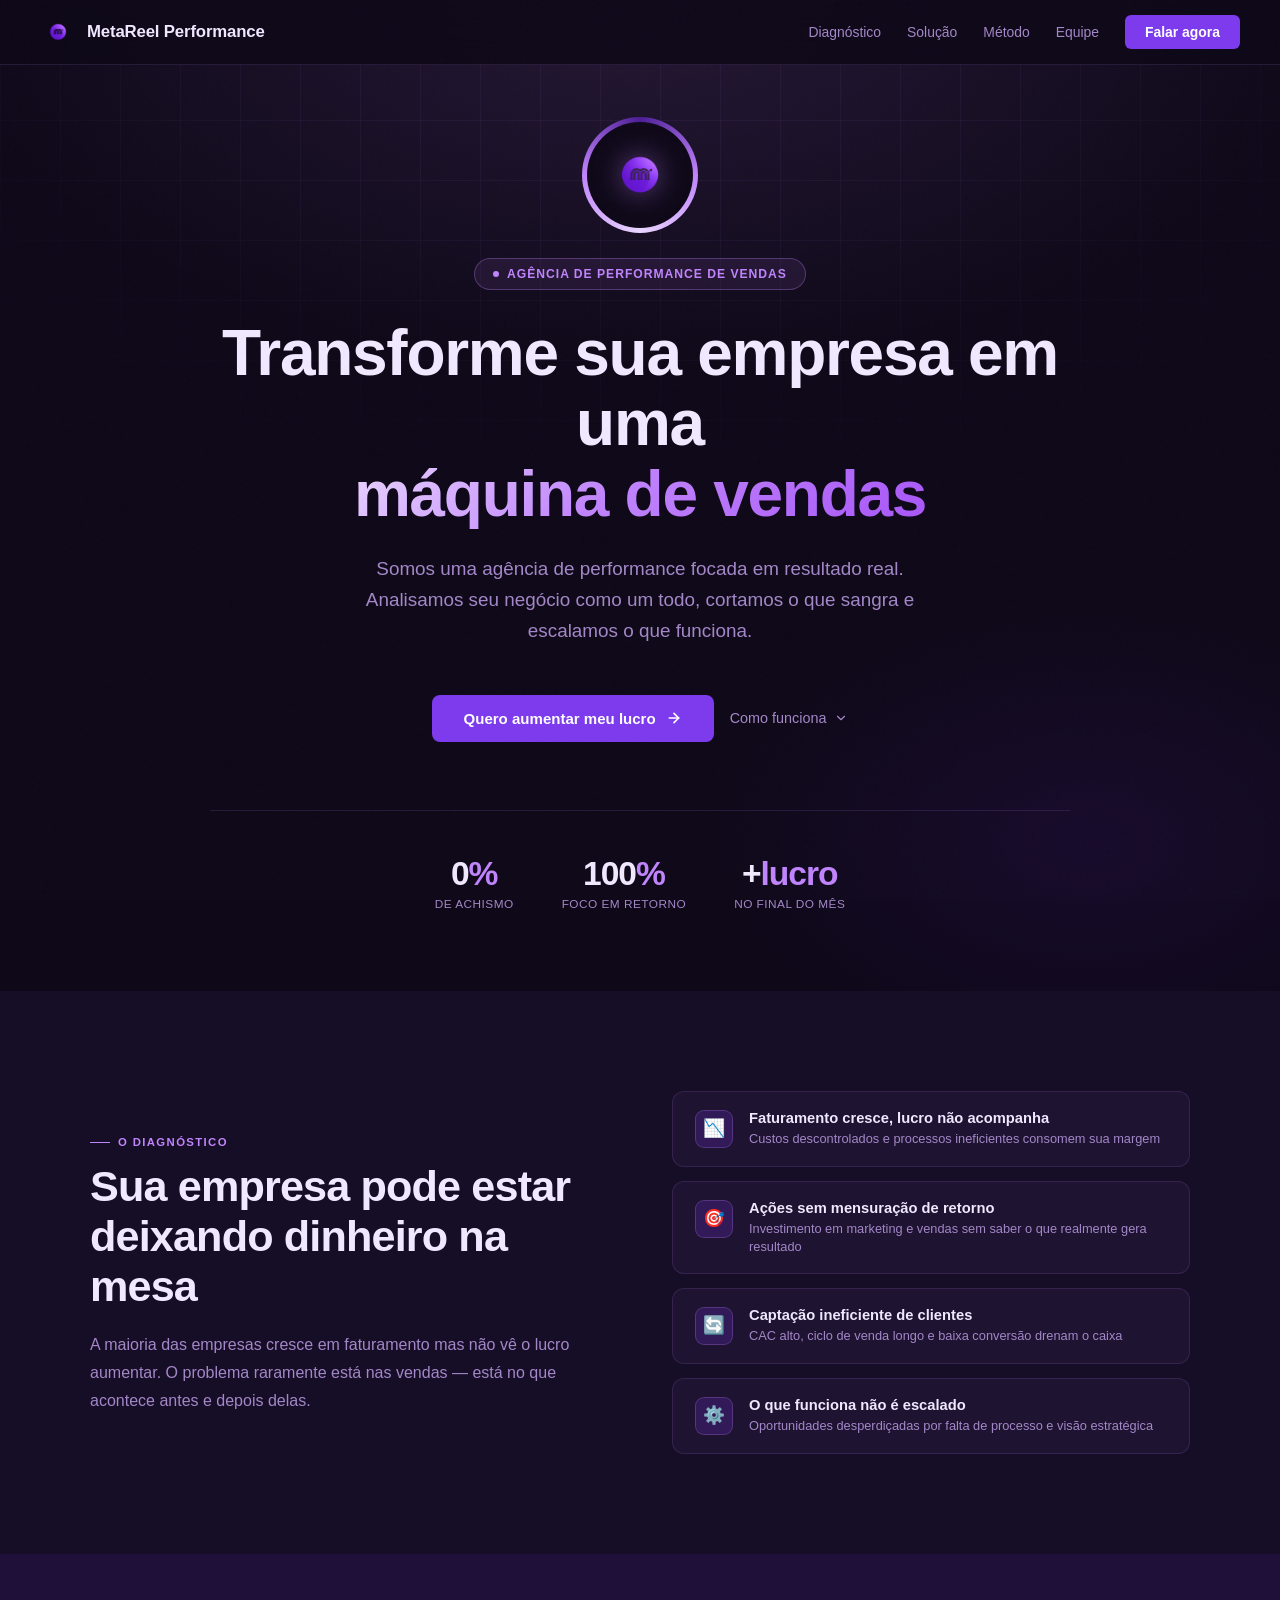
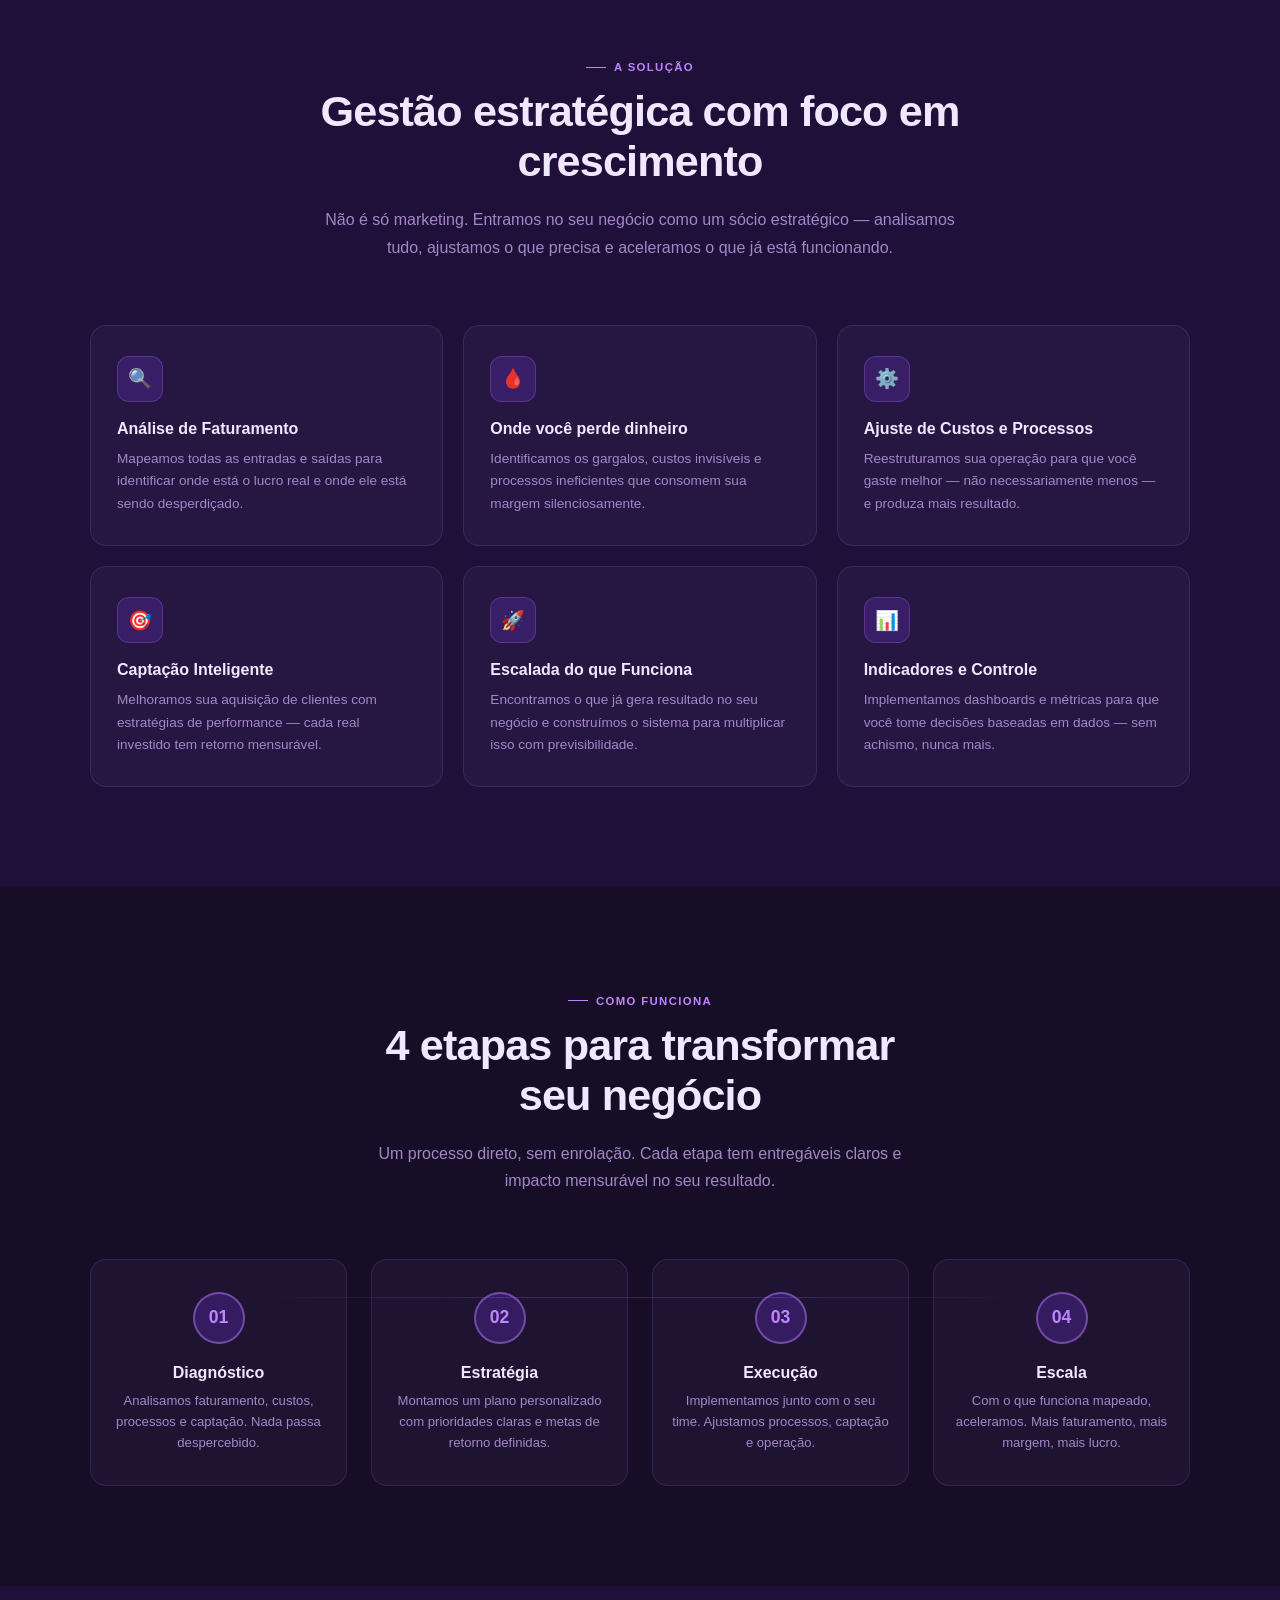
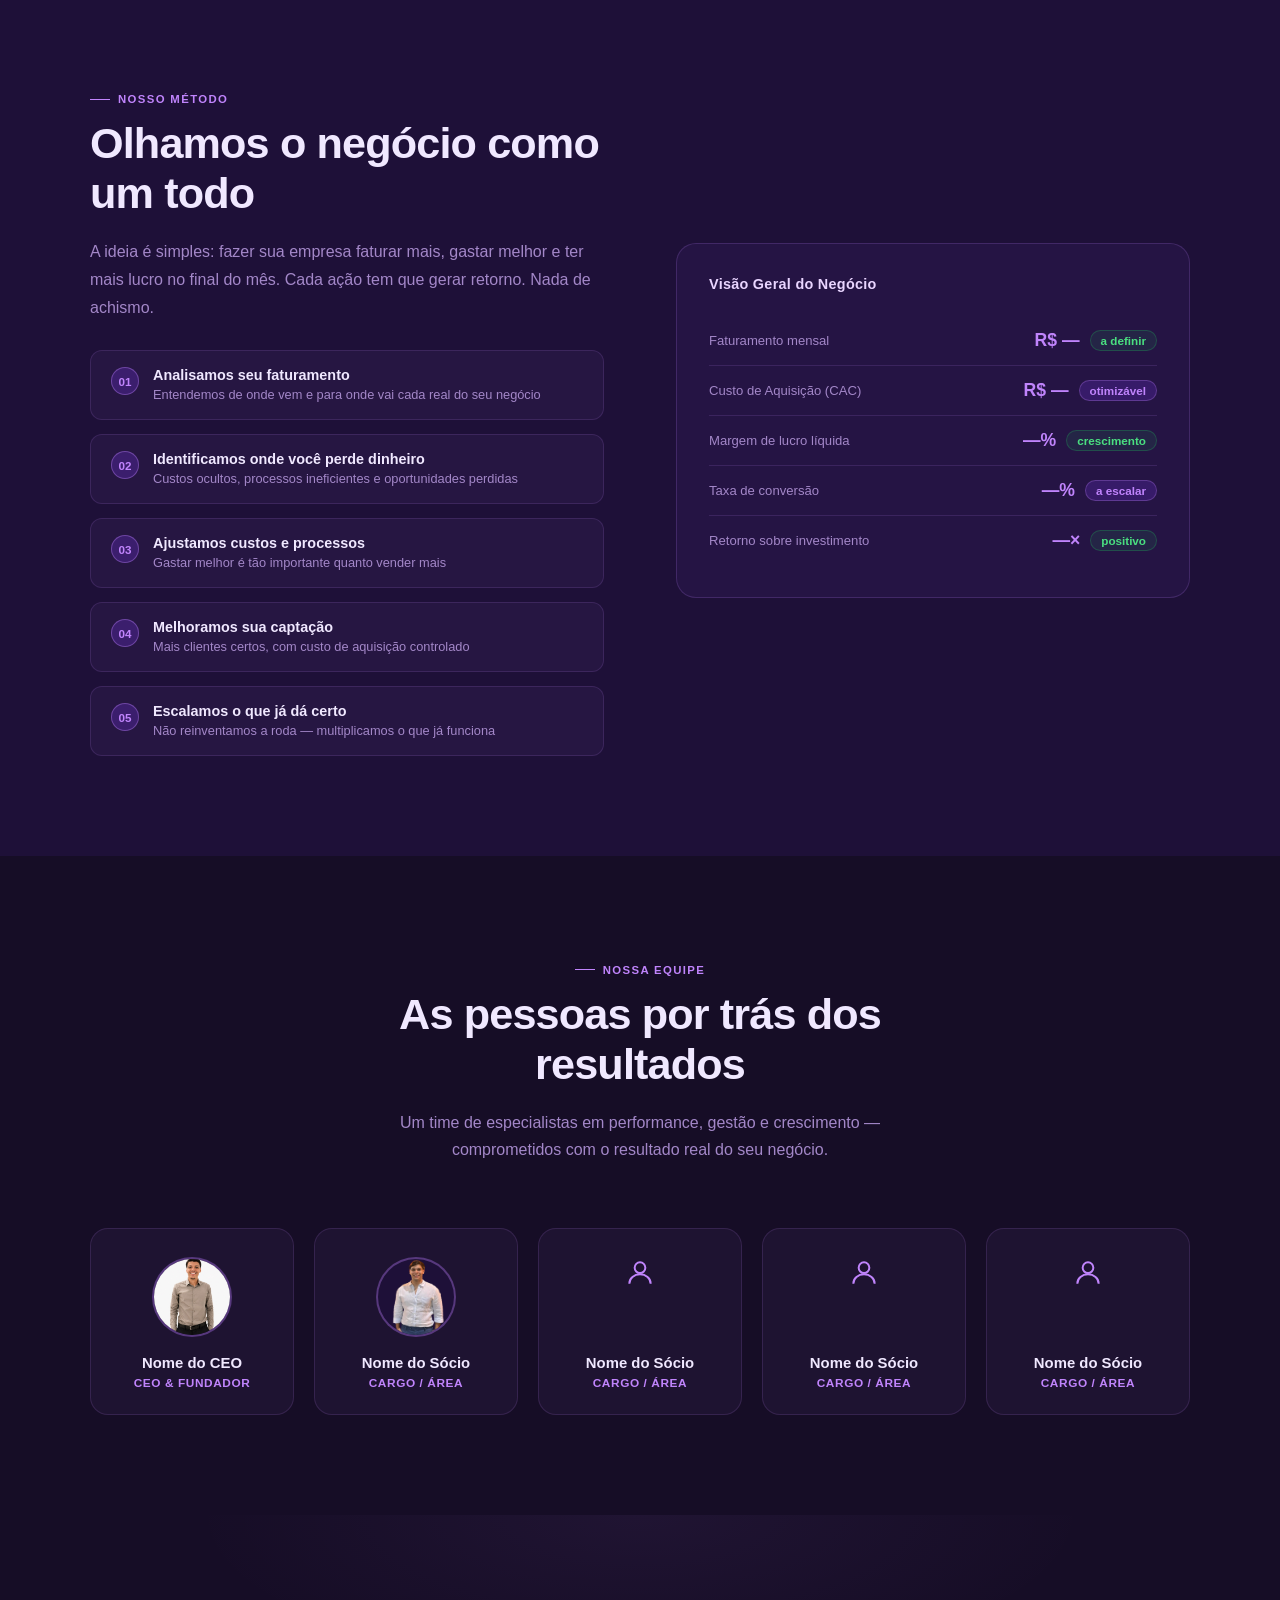
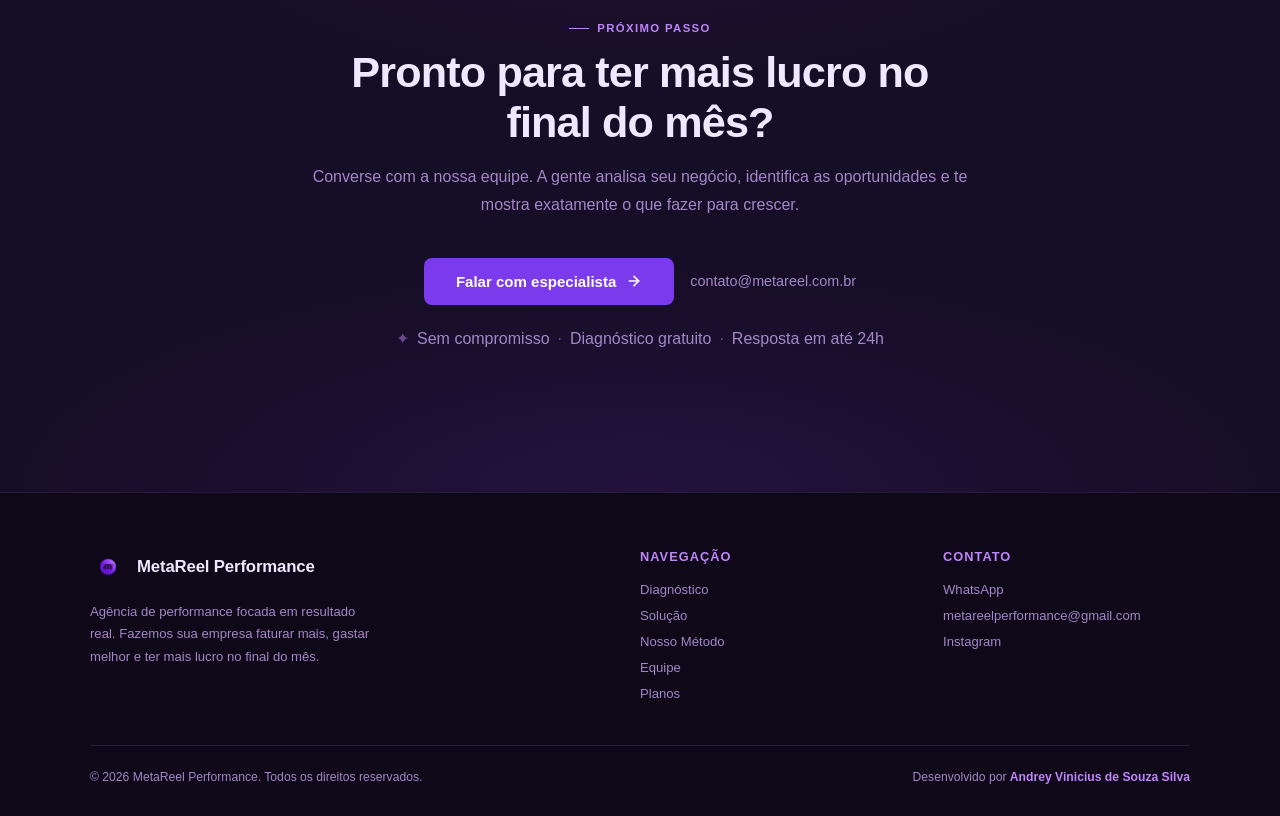
==== commit 23e940af: "feat: alterando foto do CEO" ====
--- a/index.html
+++ b/index.html
@@ -455,7 +455,7 @@
         <div class="team-photo-wrap" onclick="openLightbox(this)">
           <div class="team-photo-ring"></div>
           <!-- FOTO: substitua o src pelo caminho da imagem -->
-          <img class="team-photo" src="Imagens/Raique.png" alt="CEO">
+          <img class="team-photo" src="Imagens/Raique -.jpg" alt="CEO">
         </div>
         <div class="team-name">Nome do CEO</div>
         <div class="team-role">CEO &amp; Fundador</div>
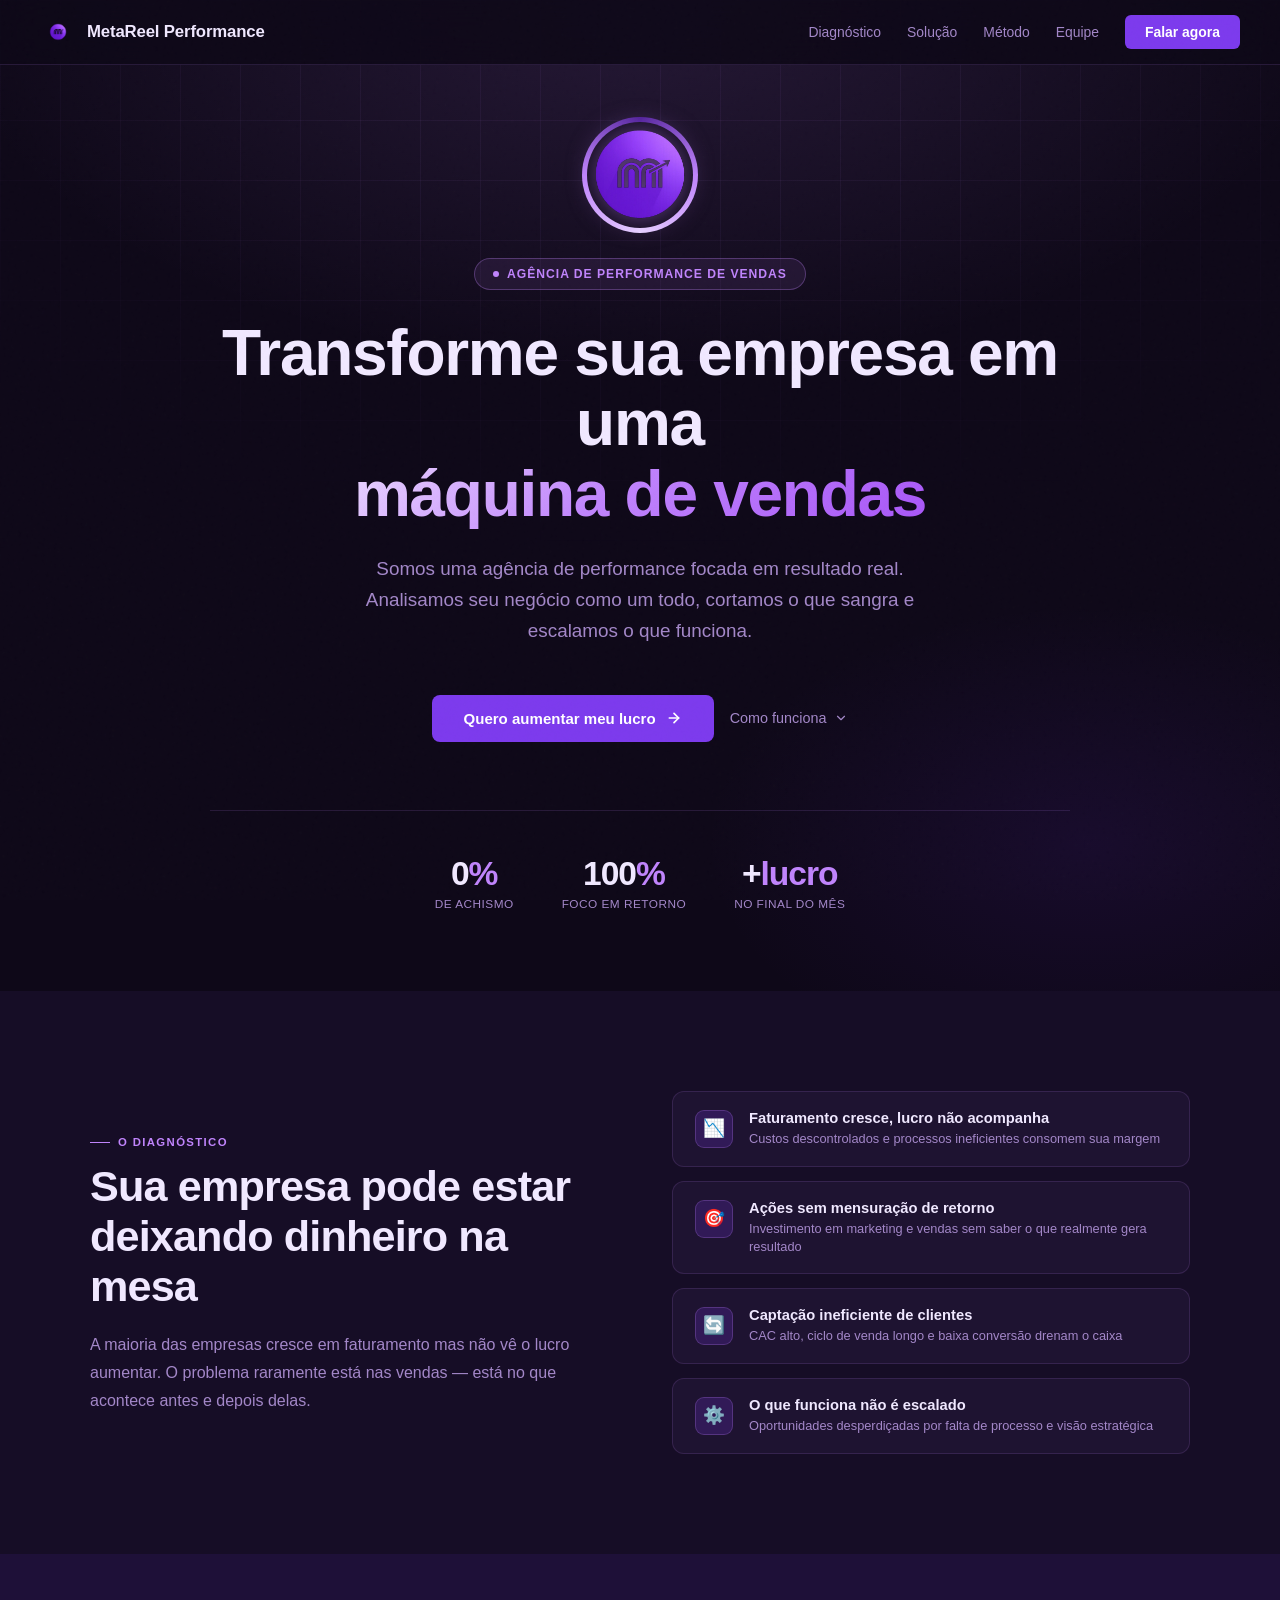
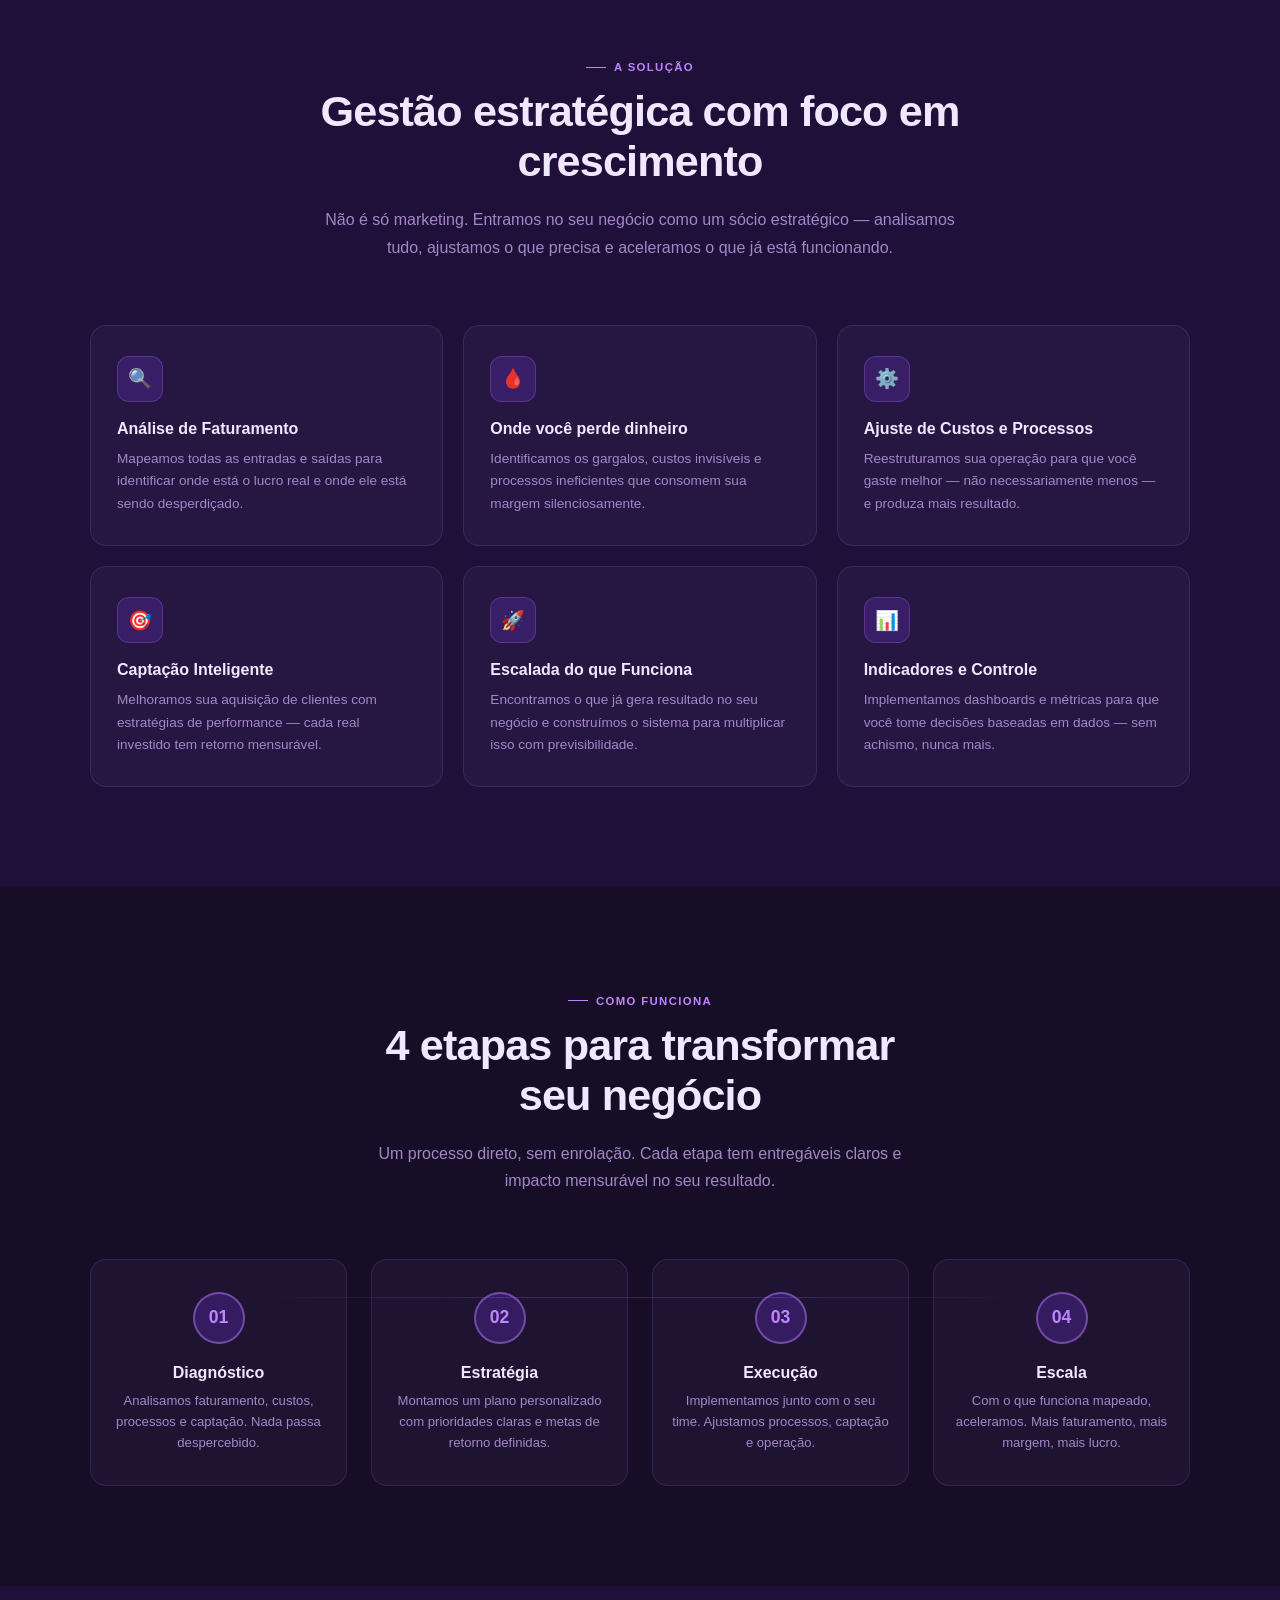
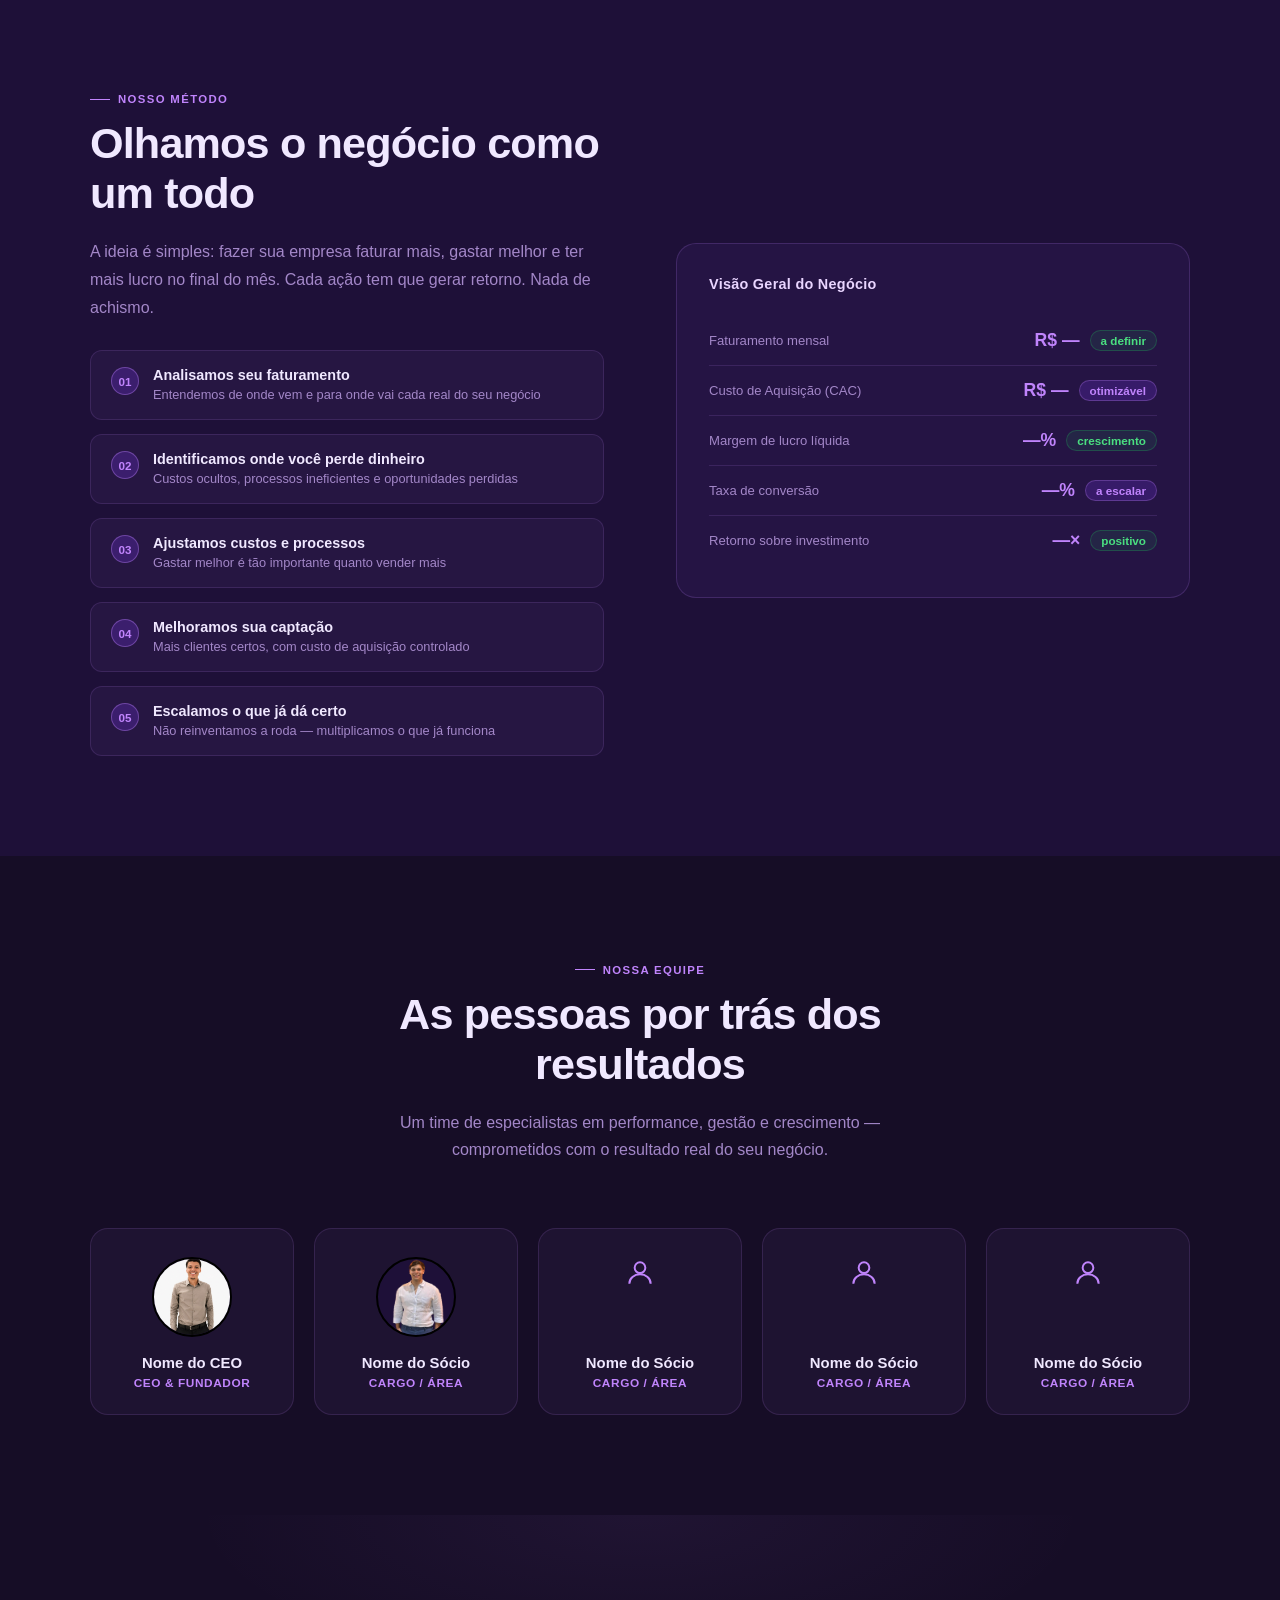
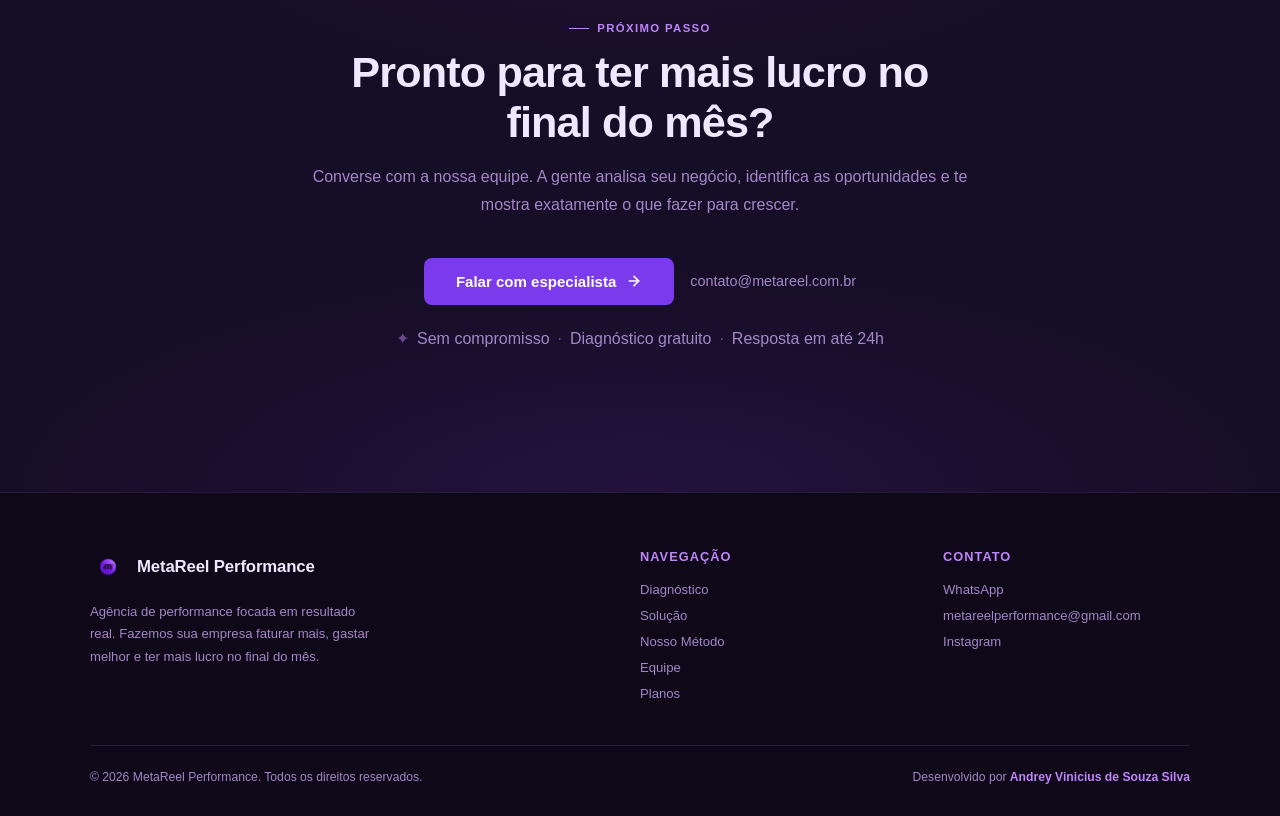
==== commit 2f361e05: "feat: alterando paleta de cores do lightbox" ====
--- a/index.html
+++ b/index.html
@@ -47,7 +47,7 @@
     .hero-logo-ring::before{content:'';position:absolute;inset:-3px;border-radius:50%;background:conic-gradient(from 0deg,#4c1d95,#c084fc,#e9d5ff,#c084fc,#4c1d95);animation:spin 5s linear infinite}
     .hero-logo-ring::after{content:'';position:absolute;inset:2px;border-radius:50%;background:var(--bg)}
     @keyframes spin{to{transform:rotate(360deg)}}
-    .hero-logo-img{width:82px;height:82px;object-fit:contain;position:relative;z-index:1;filter:drop-shadow(0 0 14px rgba(192,132,252,.5))}
+    .hero-logo-img{width: 200px;height:200px;object-fit:contain;position:relative;z-index:1;filter:drop-shadow(0 0 14px rgba(192,132,252,.5))}
     .hero-badge{display:inline-flex;align-items:center;gap:8px;background:rgba(192,132,252,.09);border:1px solid rgba(192,132,252,.3);border-radius:50px;padding:8px 18px;font-size:.76rem;color:var(--purple-l);letter-spacing:.08em;text-transform:uppercase;font-weight:700;margin-bottom:28px;animation:fadeUp .7s ease both}
     .hero-badge::before{content:'';width:6px;height:6px;border-radius:50%;background:var(--purple-l);animation:pulse 2s infinite}
     @keyframes pulse{0%,100%{box-shadow:0 0 0 0 rgba(192,132,252,.5)}50%{box-shadow:0 0 0 7px rgba(192,132,252,0)}}
@@ -162,7 +162,7 @@
     .team-photo{
       width:80px;height:80px;border-radius:50%;
       object-fit:cover;object-position:center 15%;
-      border:2px solid rgba(192,132,252,.35);
+      border:2px solid rgb(0, 0, 0);
       position:relative;z-index:1;
       background:var(--bg3);
       display:block;
@@ -174,7 +174,7 @@
     .team-photo-placeholder{
       width:80px;height:80px;border-radius:50%;
       background:linear-gradient(135deg,var(--bg3),rgba(124,58,237,.25));
-      border:2px solid rgba(192,132,252,.3);
+      border:2px solid rgba(252, 132, 132, 0.3);
       display:flex;align-items:center;justify-content:center;
       position:relative;z-index:1;
     }
@@ -205,7 +205,7 @@
     }
     .lightbox-img-ring::before{
       content:'';position:absolute;inset:-4px;border-radius:50%;
-      background:conic-gradient(from 0deg,#4c1d95,#c084fc,#e9d5ff,#c084fc,#4c1d95);
+      background:conic-gradient(from 0deg,#a7a3a3,#afafaf,#b4aeae,#8b8787,#cacaca);
       animation:spin 4s linear infinite;
     }
     .lightbox-img-ring::after{
@@ -230,27 +230,6 @@
       cursor:pointer;transition:all .2s;z-index:10000;
     }
     .lightbox-close:hover{background:rgba(192,132,252,.25);transform:scale(1.1)}
-
-    /* ─── PLANOS ─── */
-    .planos{background:var(--bg3)}
-    .planos-header{text-align:center;max-width:560px;margin:0 auto 64px}
-    .planos-header p{color:var(--muted);font-size:1rem;line-height:1.7}
-    .planos-grid{display:grid;grid-template-columns:repeat(3,1fr);gap:24px}
-    .plano-card{background:rgba(192,132,252,.05);border:1px solid var(--border);border-radius:20px;padding:36px 28px;position:relative;transition:all .3s;display:flex;flex-direction:column}
-    .plano-card.destaque{background:linear-gradient(155deg,rgba(124,58,237,.18),rgba(192,132,252,.06));border-color:rgba(192,132,252,.5)}
-    .plano-card.destaque::before{content:'Mais popular';position:absolute;top:-13px;left:50%;transform:translateX(-50%);background:var(--purple);color:#fff;font-size:.68rem;font-weight:700;padding:4px 16px;border-radius:50px;letter-spacing:.06em;text-transform:uppercase;white-space:nowrap;box-shadow:0 4px 14px rgba(124,58,237,.5)}
-    .plano-card:hover{border-color:rgba(192,132,252,.48);transform:translateY(-6px);box-shadow:0 24px 48px rgba(0,0,0,.35),0 0 40px rgba(109,40,217,.14)}
-    .plano-nome{font-size:1.15rem;font-weight:900;margin-bottom:8px;color:var(--white)}
-    .plano-desc{font-size:.82rem;color:var(--muted);line-height:1.55;margin-bottom:20px}
-    .plano-preco{font-size:1.6rem;font-weight:900;color:var(--purple-l);letter-spacing:-.02em;margin-bottom:4px}
-    .plano-preco-label{font-size:.76rem;color:var(--muted);margin-bottom:22px}
-    .plano-sep{height:1px;background:var(--border);margin-bottom:22px}
-    .plano-lista{list-style:none;display:flex;flex-direction:column;gap:10px;flex:1}
-    .plano-lista li{display:flex;align-items:center;gap:10px;font-size:.84rem;color:var(--muted)}
-    .plano-lista li::before{content:'';width:18px;height:18px;border-radius:50%;flex-shrink:0;background:rgba(124,58,237,.22);border:1px solid rgba(192,132,252,.35);background-image:url("data:image/svg+xml,%3Csvg xmlns='http://www.w3.org/2000/svg' width='9' height='9' viewBox='0 0 24 24' fill='none' stroke='%23c084fc' stroke-width='3' stroke-linecap='round' stroke-linejoin='round'%3E%3Cpolyline points='20 6 9 17 4 12'%3E%3C/polyline%3E%3C/svg%3E");background-repeat:no-repeat;background-position:center}
-    .plano-cta{display:block;text-align:center;margin-top:26px;padding:13px;border-radius:8px;font-weight:700;font-size:.87rem;text-decoration:none;border:1px solid rgba(192,132,252,.38);color:var(--purple-l);transition:all .25s}
-    .plano-card.destaque .plano-cta{background:var(--purple);border-color:var(--purple);color:#fff;box-shadow:0 4px 20px rgba(124,58,237,.4)}
-    .plano-cta:hover{background:var(--purple);border-color:var(--purple);color:#fff;box-shadow:0 8px 24px rgba(124,58,237,.45);transform:translateY(-1px)}
 
     /* ─── CTA ─── */
     .cta{background:var(--bg2);position:relative;overflow:hidden}
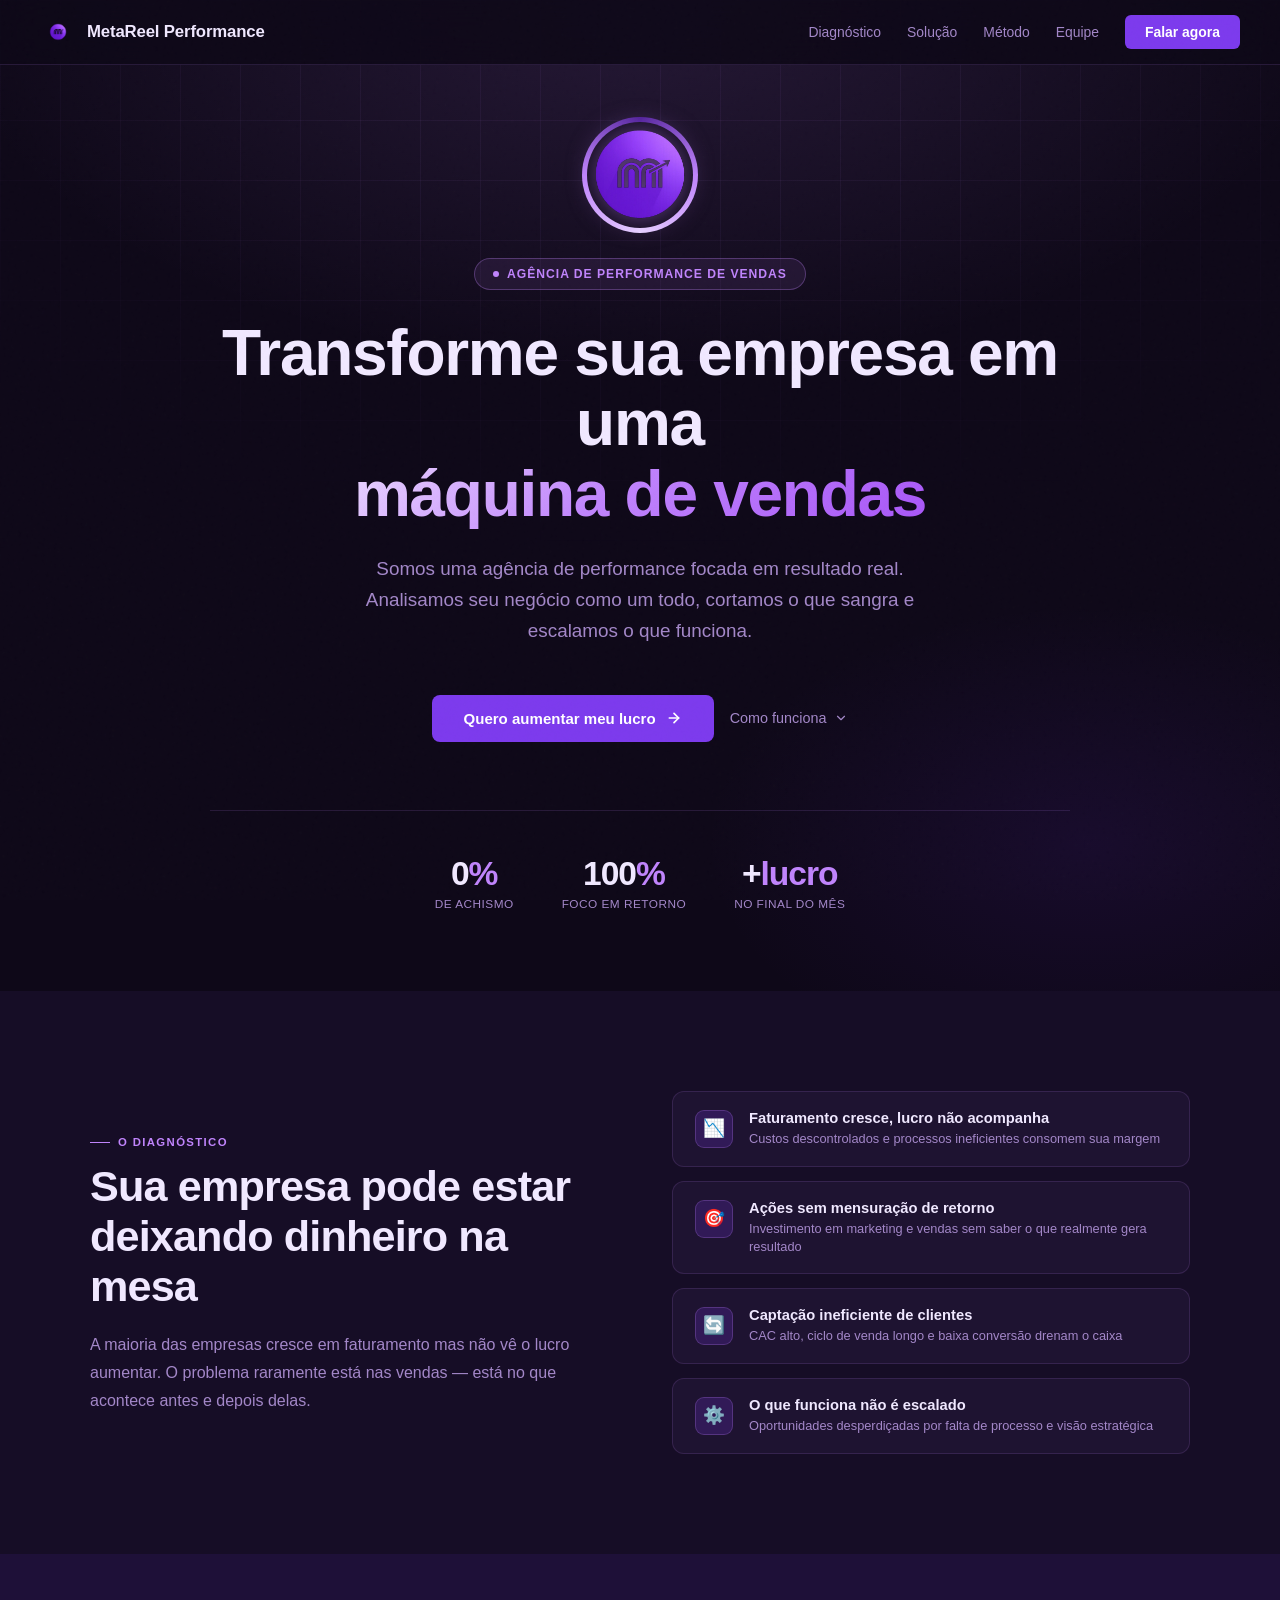
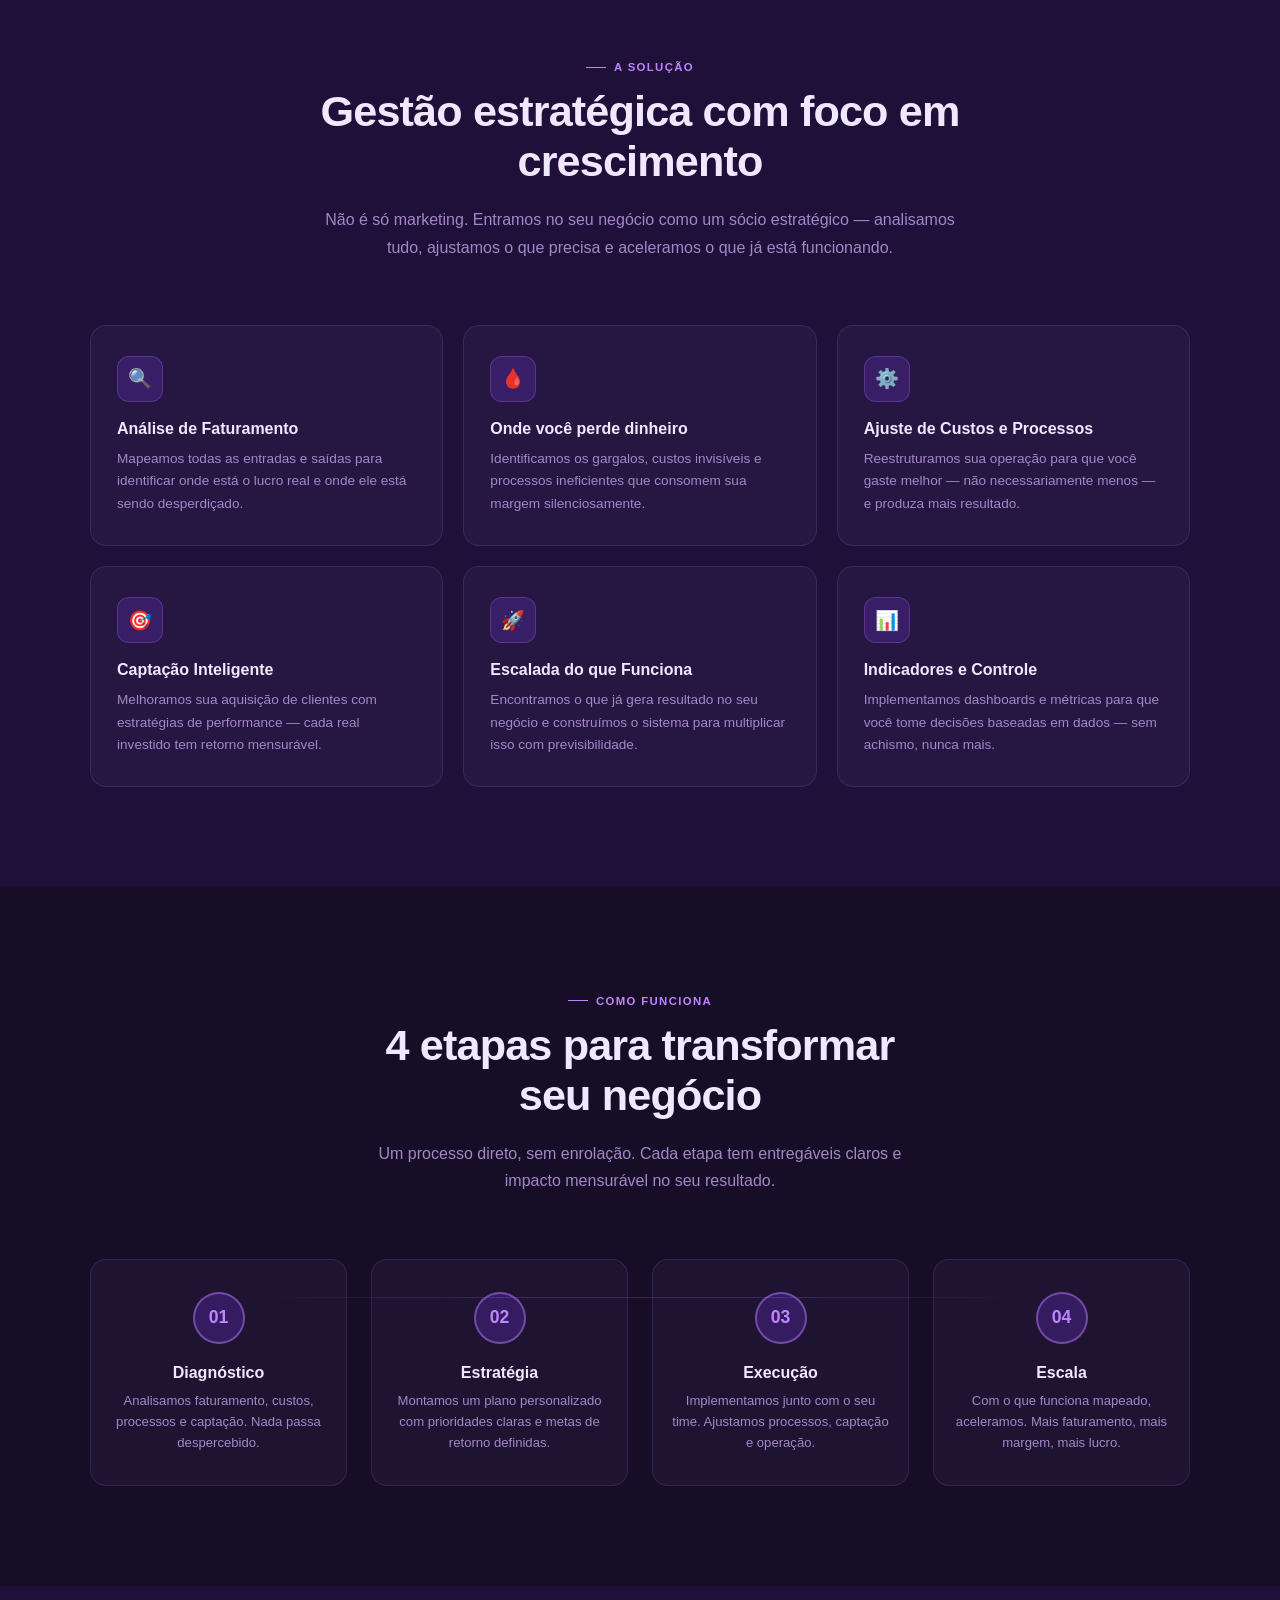
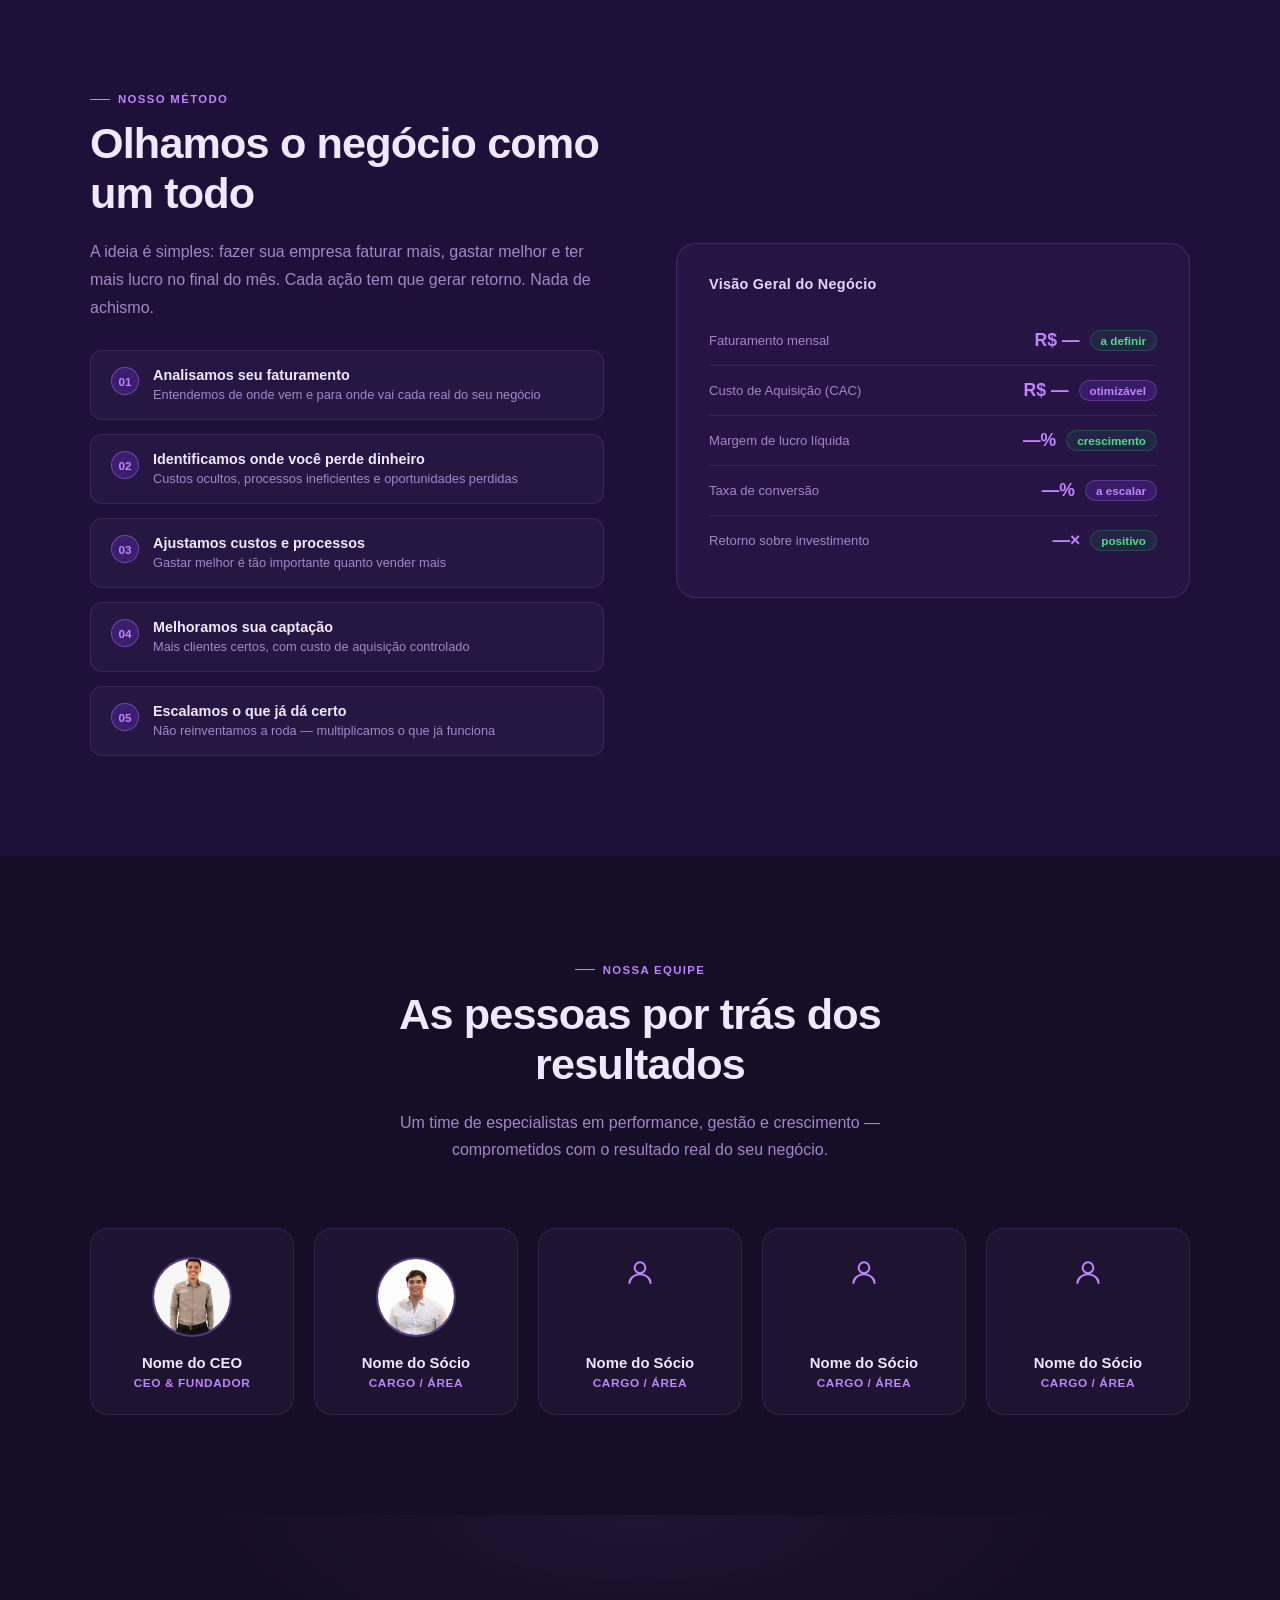
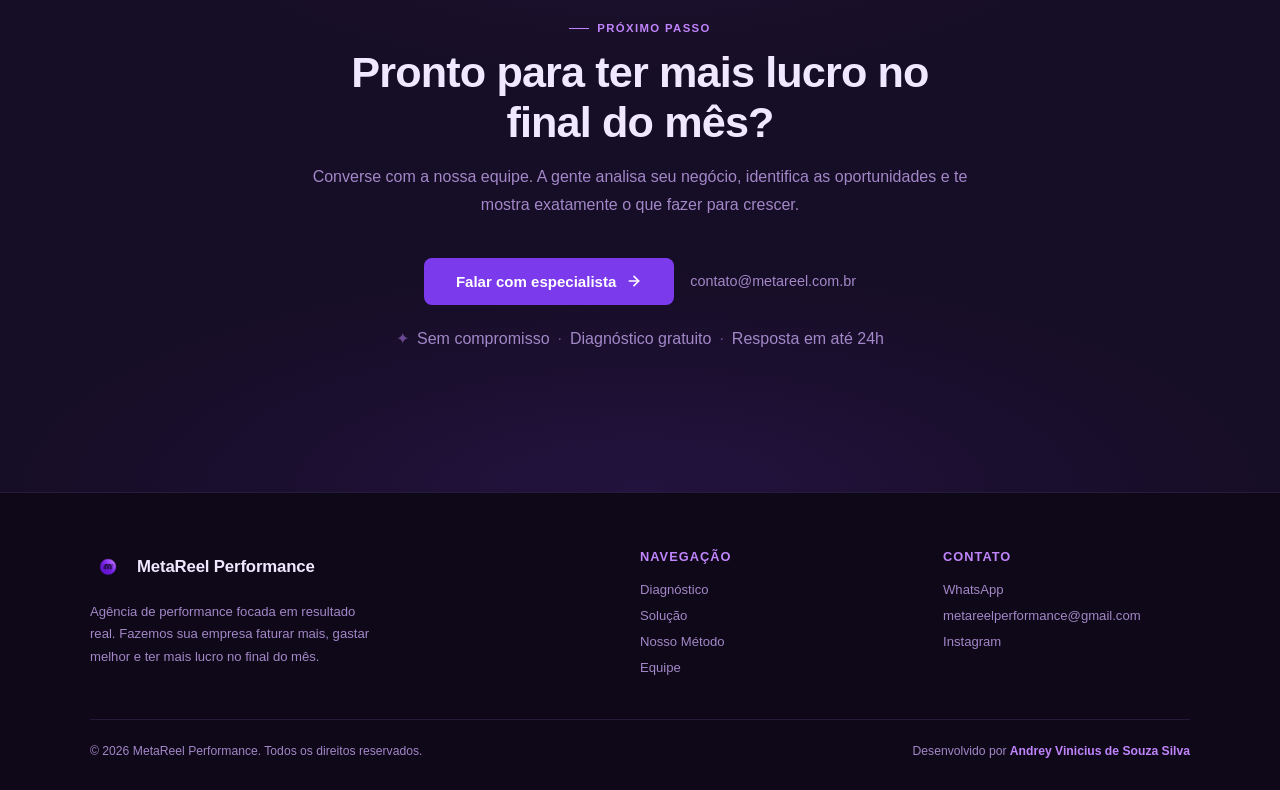
==== commit 7887f0a2: "feat: alterando foto de um dos sócios" ====
--- a/index.html
+++ b/index.html
@@ -162,7 +162,7 @@
     .team-photo{
       width:80px;height:80px;border-radius:50%;
       object-fit:cover;object-position:center 15%;
-      border:2px solid rgb(0, 0, 0);
+       border:2px solid rgba(192,132,252,.35);
       position:relative;z-index:1;
       background:var(--bg3);
       display:block;
@@ -174,7 +174,7 @@
     .team-photo-placeholder{
       width:80px;height:80px;border-radius:50%;
       background:linear-gradient(135deg,var(--bg3),rgba(124,58,237,.25));
-      border:2px solid rgba(252, 132, 132, 0.3);
+      border:2px solid rgba(192,132,252,.3);
       display:flex;align-items:center;justify-content:center;
       position:relative;z-index:1;
     }
@@ -187,7 +187,7 @@
     /* ─── LIGHTBOX ─── */
     .lightbox-overlay{
       position:fixed;inset:0;z-index:9999;
-      background:rgba(14,8,24,0.92);
+       background:rgba(14,8,24,0.92);
       backdrop-filter:blur(18px);
       display:flex;align-items:center;justify-content:center;
       opacity:0;pointer-events:none;
@@ -205,7 +205,7 @@
     }
     .lightbox-img-ring::before{
       content:'';position:absolute;inset:-4px;border-radius:50%;
-      background:conic-gradient(from 0deg,#a7a3a3,#afafaf,#b4aeae,#8b8787,#cacaca);
+      background:conic-gradient(from 0deg,#4c1d95,#c084fc,#e9d5ff,#c084fc,#4c1d95);
       animation:spin 4s linear infinite;
     }
     .lightbox-img-ring::after{
@@ -444,7 +444,7 @@
       <div class="team-card">
         <div class="team-photo-wrap" onclick="openLightbox(this)">
           <div class="team-photo-ring"></div>
-          <img class="team-photo" src="Imagens/Gabriel sem fundo.png" alt="Sócio 2">
+          <img class="team-photo" src="Imagens/Gabriel -.jpeg" alt="Sócio 2">
         </div>
         <div class="team-name">Nome do Sócio</div>
         <div class="team-role">Cargo / Área</div>
@@ -526,7 +526,6 @@
         <li><a href="#solucao">Solução</a></li>
         <li><a href="#metodo">Nosso Método</a></li>
         <li><a href="#equipe">Equipe</a></li>
-        <li><a href="#planos">Planos</a></li>
       </ul>
     </div>
     <div class="footer-col">
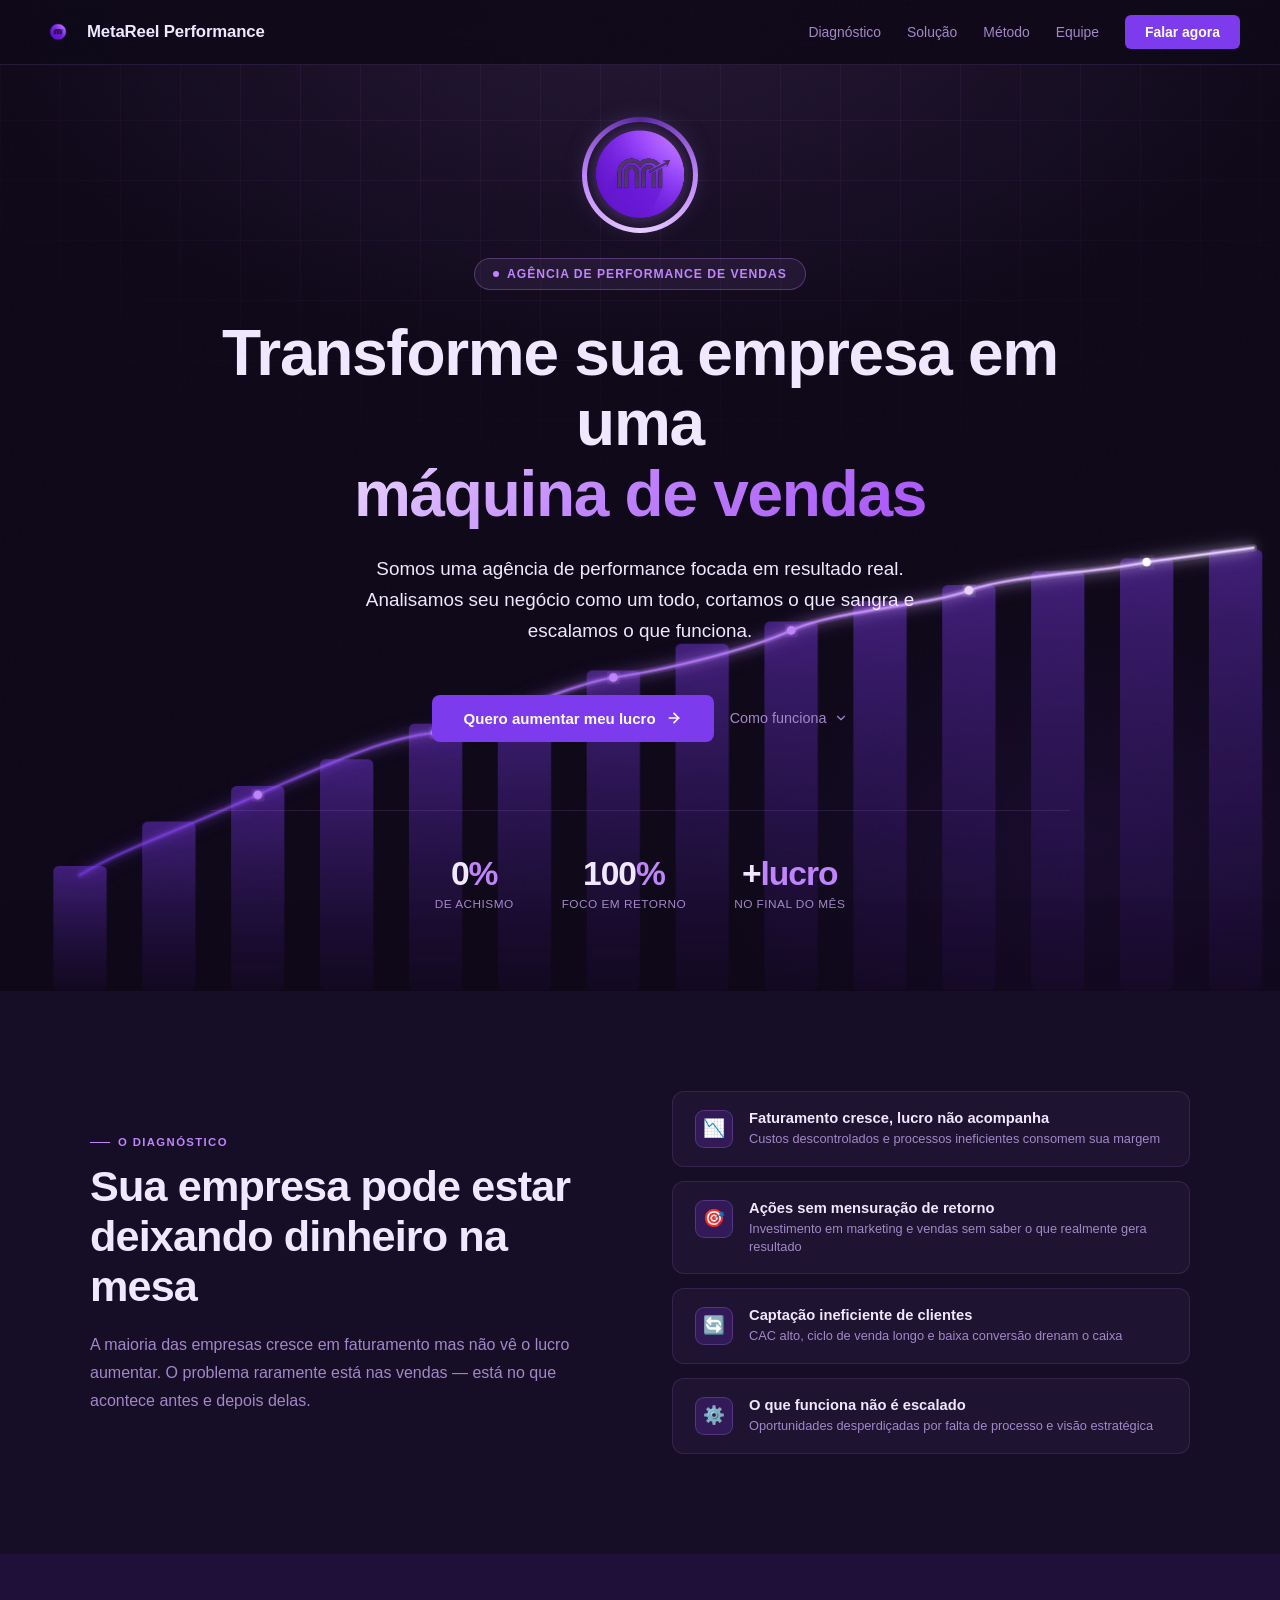
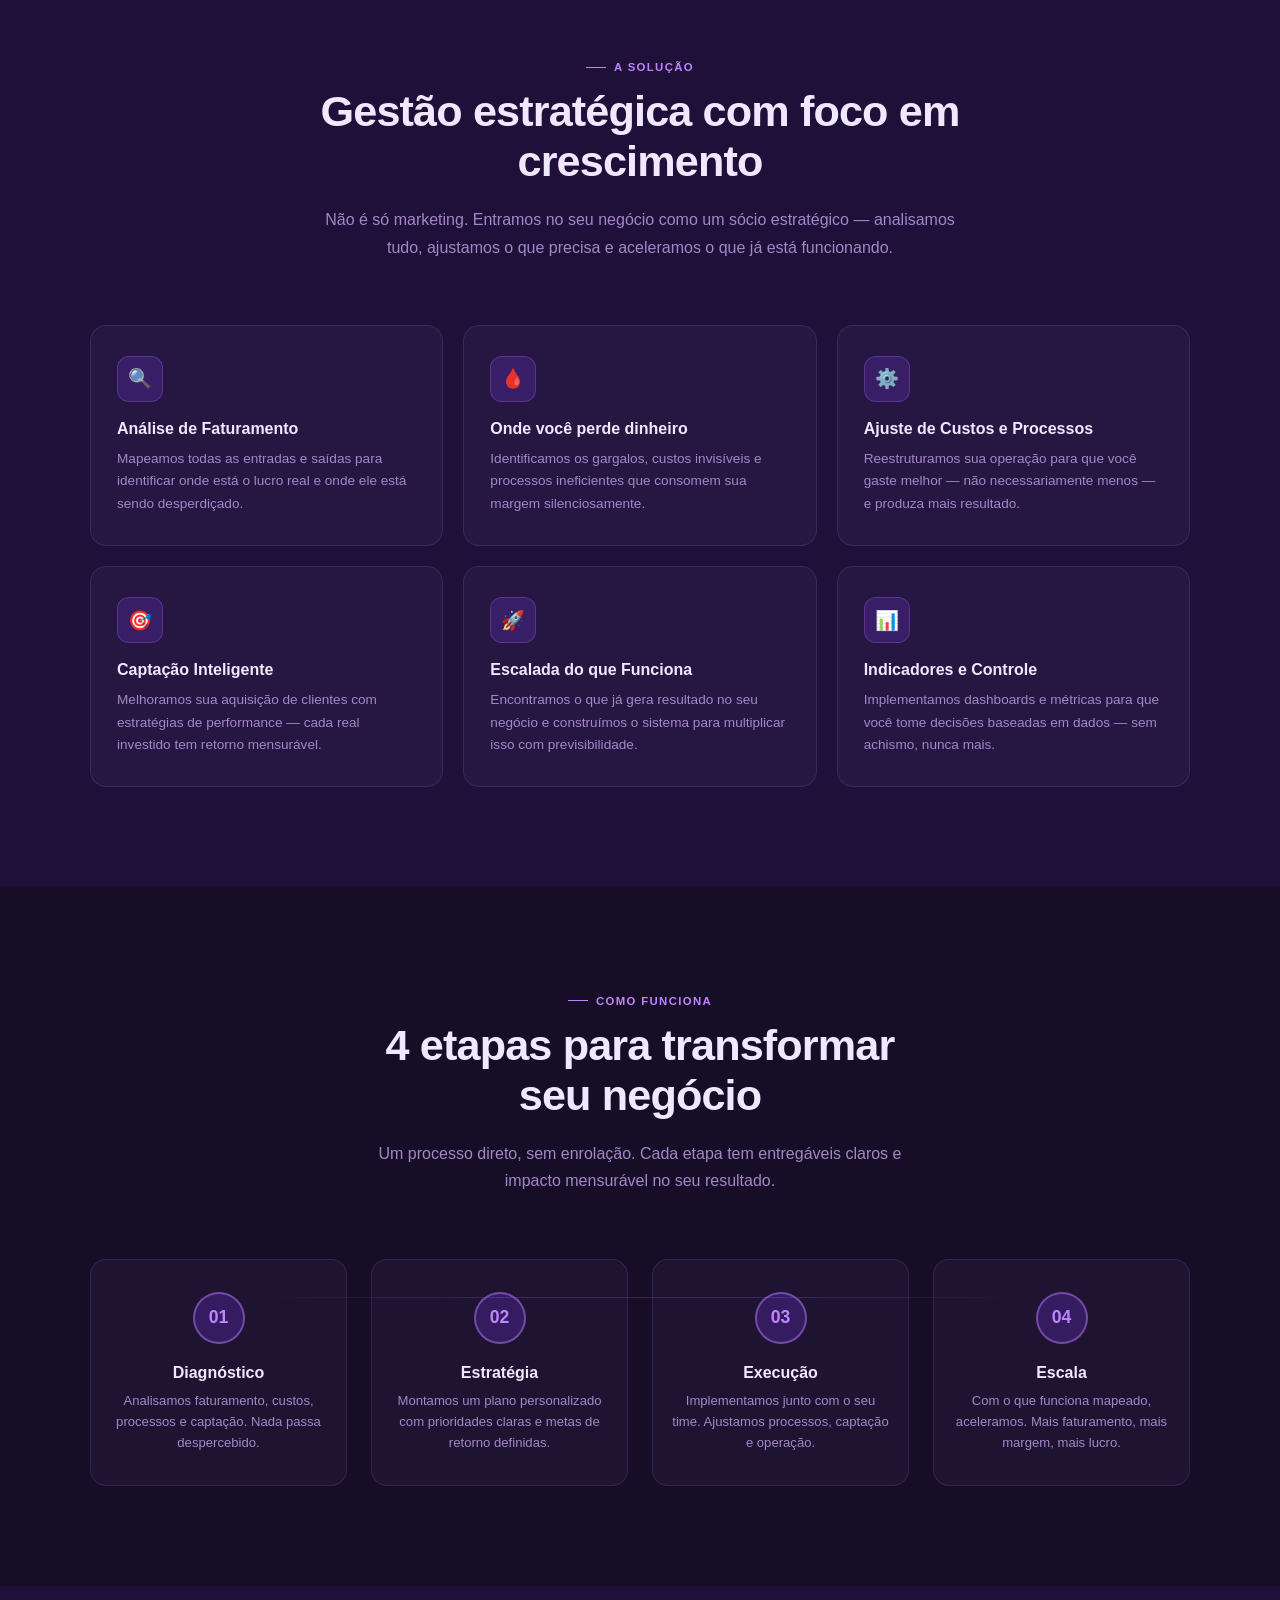
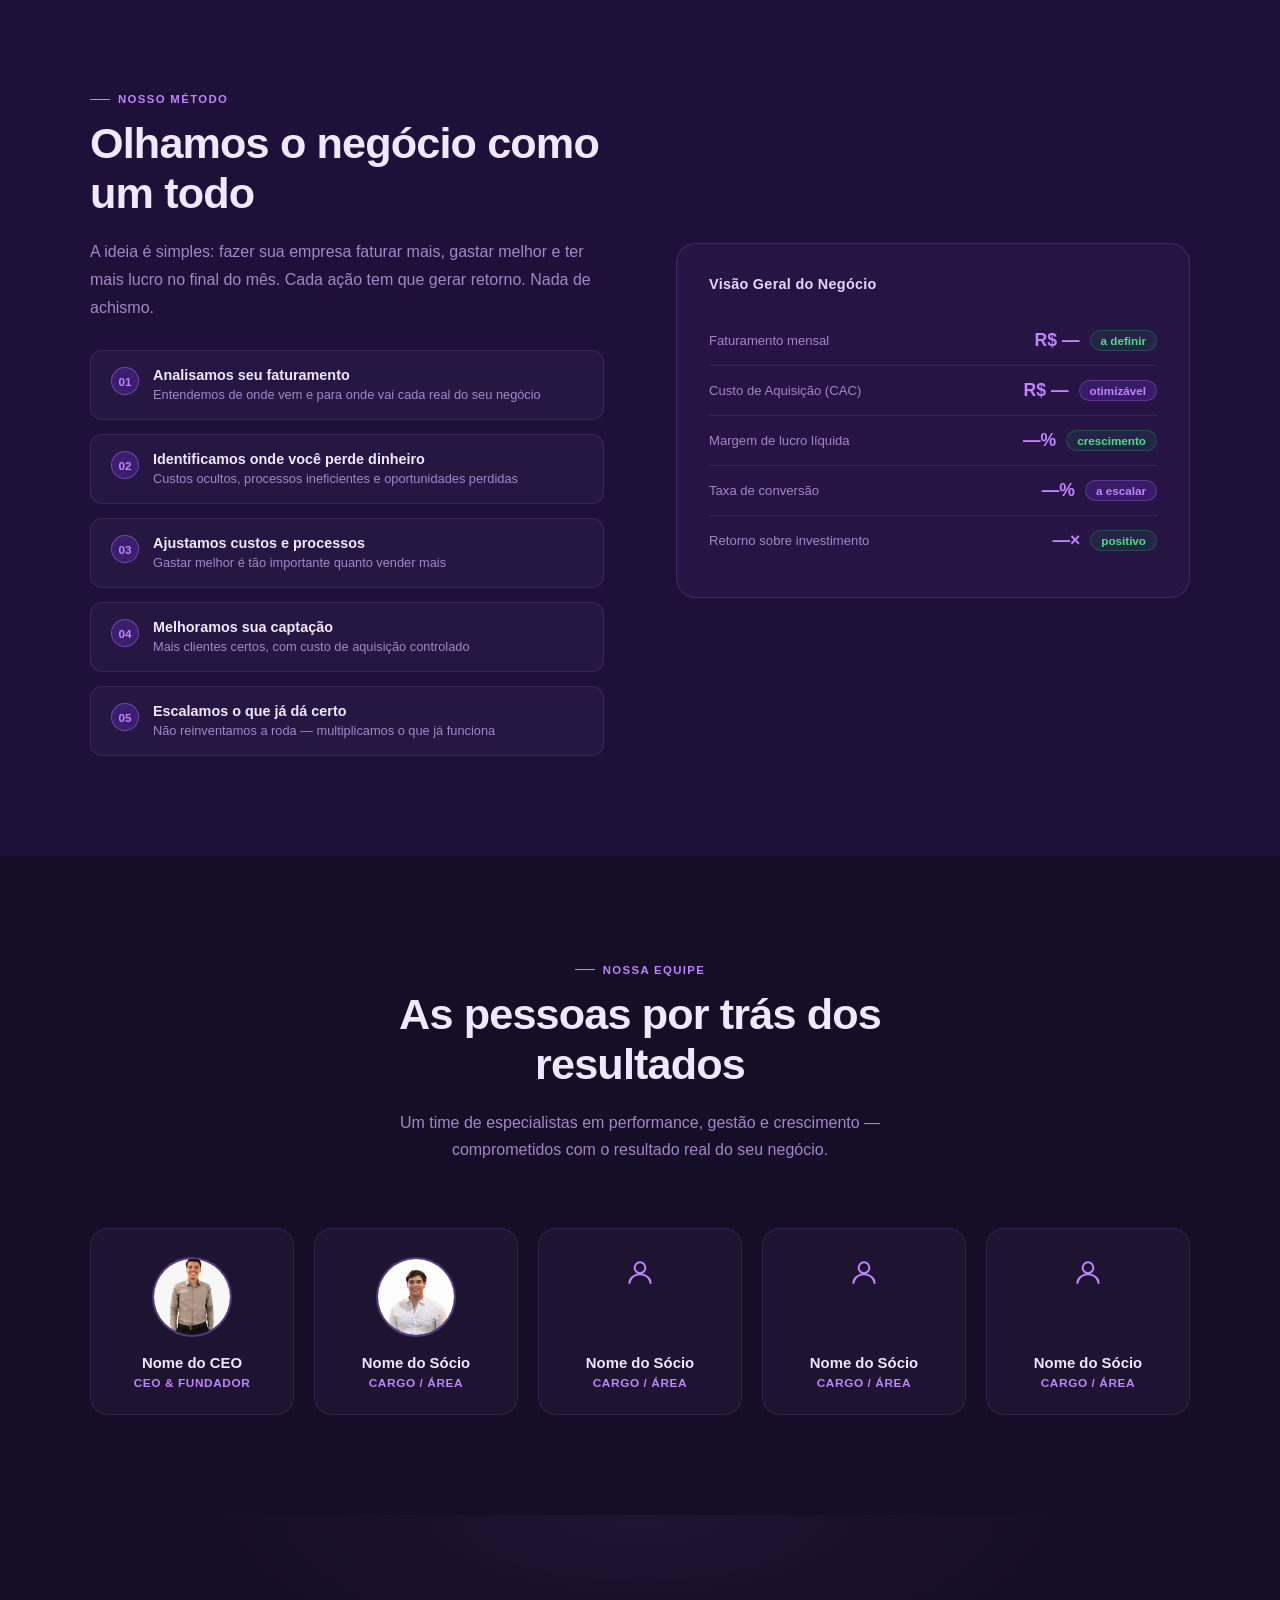
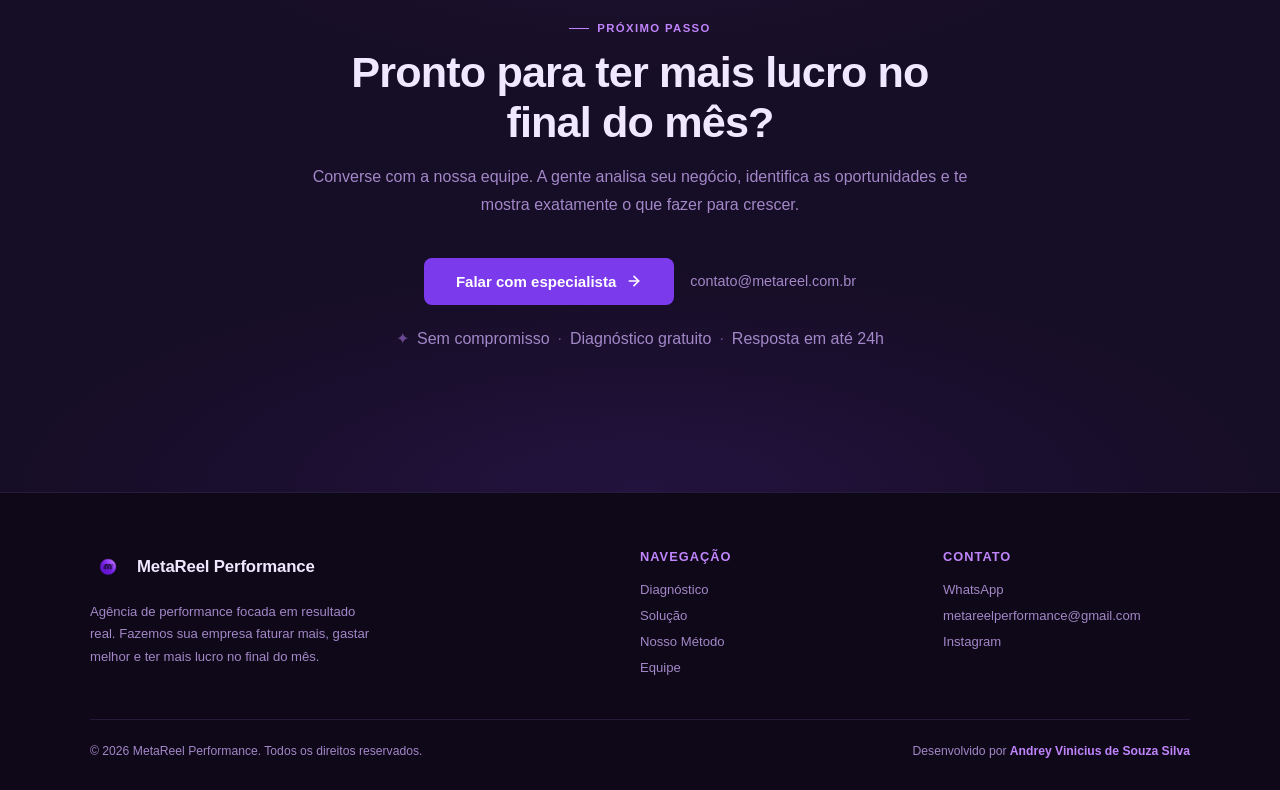
==== commit 84e898ca: "feat: implementando gráfico 3d em CSS na section hero" ====
--- a/index.html
+++ b/index.html
@@ -1,596 +1,1934 @@
 <!DOCTYPE html>
 <html lang="pt-br">
+
 <head>
   <meta charset="UTF-8">
   <meta name="viewport" content="width=device-width, initial-scale=1.0">
   <title>MetaReel Performance</title>
   <style>
     :root {
-      --bg:        #0e0818;
-      --bg2:       #160d26;
-      --bg3:       #1e1038;
-      --bg4:       #251444;
-      --purple:    #7c3aed;
-      --purple-l:  #c084fc;
+      --bg: #0e0818;
+      --bg2: #160d26;
+      --bg3: #1e1038;
+      --bg4: #251444;
+      --purple: #7c3aed;
+      --purple-l: #c084fc;
       --purple-xl: #e9d5ff;
-      --purple-d:  #4c1d95;
-      --white:     #f0e8ff;
-      --muted:     #a387c8;
-      --border:    rgba(192,132,252,0.14);
-      --card:      rgba(109,40,217,0.07);
-    }
-    *,*::before,*::after{box-sizing:border-box;margin:0;padding:0}
-    html{scroll-behavior:smooth}
-    body{font-family:Arial,Helvetica,sans-serif;background:var(--bg);color:var(--white);overflow-x:hidden}
-    body::before{content:'';position:fixed;inset:0;background-image:url("data:image/svg+xml,%3Csvg viewBox='0 0 256 256' xmlns='http://www.w3.org/2000/svg'%3E%3Cfilter id='n'%3E%3CfeTurbulence type='fractalNoise' baseFrequency='0.9' numOctaves='4' stitchTiles='stitch'/%3E%3C/filter%3E%3Crect width='100%25' height='100%25' filter='url(%23n)' opacity='0.035'/%3E%3C/svg%3E");pointer-events:none;z-index:999;opacity:.5}
+      --purple-d: #4c1d95;
+      --white: #f0e8ff;
+      --muted: #a387c8;
+      --border: rgba(192, 132, 252, 0.14);
+      --card: rgba(109, 40, 217, 0.07);
+    }
+
+    *,
+    *::before,
+    *::after {
+      box-sizing: border-box;
+      margin: 0;
+      padding: 0
+    }
+
+    html {
+      scroll-behavior: smooth
+    }
+
+    body {
+      font-family: Arial, Helvetica, sans-serif;
+      background: var(--bg);
+      color: var(--white);
+      overflow-x: hidden
+    }
+
+    body::before {
+      content: '';
+      position: fixed;
+      inset: 0;
+      background-image: url("data:image/svg+xml,%3Csvg viewBox='0 0 256 256' xmlns='http://www.w3.org/2000/svg'%3E%3Cfilter id='n'%3E%3CfeTurbulence type='fractalNoise' baseFrequency='0.9' numOctaves='4' stitchTiles='stitch'/%3E%3C/filter%3E%3Crect width='100%25' height='100%25' filter='url(%23n)' opacity='0.035'/%3E%3C/svg%3E");
+      pointer-events: none;
+      z-index: 999;
+      opacity: .5
+    }
 
     /* ─── HEADER ─── */
-    header{position:fixed;top:0;left:0;right:0;z-index:100;padding:14px 40px;display:flex;align-items:center;justify-content:space-between;background:rgba(14,8,24,0.9);backdrop-filter:blur(24px);border-bottom:1px solid var(--border);transition:box-shadow .3s}
-    .logo{display:flex;align-items:center;gap:11px;text-decoration:none;font-weight:700;font-size:1.05rem;letter-spacing:-.01em;color:var(--white)}
-    .logo-img{width:36px;height:36px;object-fit:contain;transition:transform .3s,filter .3s}
-    .logo:hover .logo-img{transform:scale(1.1) rotate(-4deg);filter:drop-shadow(0 0 10px rgba(192,132,252,.8))}
-    nav{display:flex;align-items:center;gap:26px}
-    nav a{color:var(--muted);text-decoration:none;font-size:.87rem;transition:color .2s}
-    nav a:hover{color:var(--white)}
-    .nav-cta{background:var(--purple)!important;color:#fff!important;padding:9px 20px;border-radius:6px;font-weight:700!important;transition:all .2s!important}
-    .nav-cta:hover{background:var(--purple-d)!important;transform:translateY(-1px);box-shadow:0 6px 20px rgba(124,58,237,.5)!important}
-    .hamburger{display:none;flex-direction:column;gap:5px;cursor:pointer;padding:4px}
-    .hamburger span{display:block;width:24px;height:2px;background:var(--white);border-radius:2px;transition:all .3s}
+    header {
+      position: fixed;
+      top: 0;
+      left: 0;
+      right: 0;
+      z-index: 100;
+      padding: 14px 40px;
+      display: flex;
+      align-items: center;
+      justify-content: space-between;
+      background: rgba(14, 8, 24, 0.9);
+      backdrop-filter: blur(24px);
+      border-bottom: 1px solid var(--border);
+      transition: box-shadow .3s
+    }
+
+    .logo {
+      display: flex;
+      align-items: center;
+      gap: 11px;
+      text-decoration: none;
+      font-weight: 700;
+      font-size: 1.05rem;
+      letter-spacing: -.01em;
+      color: var(--white)
+    }
+
+    .logo-img {
+      width: 36px;
+      height: 36px;
+      object-fit: contain;
+      transition: transform .3s, filter .3s
+    }
+
+    .logo:hover .logo-img {
+      transform: scale(1.1) rotate(-4deg);
+      filter: drop-shadow(0 0 10px rgba(192, 132, 252, .8))
+    }
+
+    nav {
+      display: flex;
+      align-items: center;
+      gap: 26px
+    }
+
+    nav a {
+      color: var(--muted);
+      text-decoration: none;
+      font-size: .87rem;
+      transition: color .2s
+    }
+
+    nav a:hover {
+      color: var(--white)
+    }
+
+    .nav-cta {
+      background: var(--purple) !important;
+      color: #fff !important;
+      padding: 9px 20px;
+      border-radius: 6px;
+      font-weight: 700 !important;
+      transition: all .2s !important
+    }
+
+    .nav-cta:hover {
+      background: var(--purple-d) !important;
+      transform: translateY(-1px);
+      box-shadow: 0 6px 20px rgba(124, 58, 237, .5) !important
+    }
+
+    .hamburger {
+      display: none;
+      flex-direction: column;
+      gap: 5px;
+      cursor: pointer;
+      padding: 4px
+    }
+
+    .hamburger span {
+      display: block;
+      width: 24px;
+      height: 2px;
+      background: var(--white);
+      border-radius: 2px;
+      transition: all .3s
+    }
 
     /* ─── HERO ─── */
-    .hero{min-height:100vh;display:flex;align-items:center;justify-content:center;position:relative;padding:120px 40px 80px;text-align:center;overflow:hidden}
-    .hero-bg{position:absolute;inset:0;background:radial-gradient(ellipse 80% 55% at 50% 0%,rgba(192,132,252,.13) 0%,transparent 68%),radial-gradient(ellipse 50% 40% at 85% 85%,rgba(109,40,217,.1) 0%,transparent 60%),var(--bg)}
-    .hero-grid{position:absolute;inset:0;background-image:linear-gradient(rgba(192,132,252,.06) 1px,transparent 1px),linear-gradient(90deg,rgba(192,132,252,.06) 1px,transparent 1px);background-size:60px 60px;mask-image:radial-gradient(ellipse 90% 70% at 50% 0%,black 30%,transparent 80%)}
-    .hero-content{position:relative;z-index:2;max-width:860px}
-    .hero-logo-wrap{display:flex;justify-content:center;margin-bottom:28px;animation:fadeUp .5s ease both}
-    .hero-logo-ring{position:relative;width:110px;height:110px;display:flex;align-items:center;justify-content:center}
-    .hero-logo-ring::before{content:'';position:absolute;inset:-3px;border-radius:50%;background:conic-gradient(from 0deg,#4c1d95,#c084fc,#e9d5ff,#c084fc,#4c1d95);animation:spin 5s linear infinite}
-    .hero-logo-ring::after{content:'';position:absolute;inset:2px;border-radius:50%;background:var(--bg)}
-    @keyframes spin{to{transform:rotate(360deg)}}
-    .hero-logo-img{width: 200px;height:200px;object-fit:contain;position:relative;z-index:1;filter:drop-shadow(0 0 14px rgba(192,132,252,.5))}
-    .hero-badge{display:inline-flex;align-items:center;gap:8px;background:rgba(192,132,252,.09);border:1px solid rgba(192,132,252,.3);border-radius:50px;padding:8px 18px;font-size:.76rem;color:var(--purple-l);letter-spacing:.08em;text-transform:uppercase;font-weight:700;margin-bottom:28px;animation:fadeUp .7s ease both}
-    .hero-badge::before{content:'';width:6px;height:6px;border-radius:50%;background:var(--purple-l);animation:pulse 2s infinite}
-    @keyframes pulse{0%,100%{box-shadow:0 0 0 0 rgba(192,132,252,.5)}50%{box-shadow:0 0 0 7px rgba(192,132,252,0)}}
-    .hero h1{font-size:clamp(2.2rem,5.5vw,4rem);font-weight:900;line-height:1.1;letter-spacing:-.02em;margin-bottom:24px;animation:fadeUp .7s .1s ease both}
-    .hero h1 span{background:linear-gradient(135deg,#e9d5ff 0%,#c084fc 45%,#a855f7 100%);-webkit-background-clip:text;-webkit-text-fill-color:transparent;background-clip:text}
-    .hero-sub{font-size:clamp(.98rem,2.4vw,1.18rem);color:var(--muted);max-width:580px;margin:0 auto 48px;line-height:1.65;animation:fadeUp .7s .2s ease both}
-    .hero-actions{display:flex;align-items:center;justify-content:center;gap:16px;flex-wrap:wrap;animation:fadeUp .7s .3s ease both}
-    .btn-primary{display:inline-flex;align-items:center;gap:10px;background:var(--purple);color:#fff;text-decoration:none;padding:15px 32px;border-radius:8px;font-weight:700;font-size:.94rem;transition:all .25s}
-    .btn-primary:hover{background:var(--purple-d);transform:translateY(-2px);box-shadow:0 10px 30px rgba(124,58,237,.5)}
-    .btn-primary svg{transition:transform .25s}
-    .btn-primary:hover svg{transform:translateX(3px)}
-    .btn-ghost{display:inline-flex;align-items:center;gap:8px;color:var(--muted);text-decoration:none;font-size:.9rem;transition:color .2s}
-    .btn-ghost:hover{color:var(--white)}
-    .hero-stats{display:flex;justify-content:center;gap:48px;margin-top:68px;padding-top:44px;border-top:1px solid var(--border);flex-wrap:wrap;animation:fadeUp .7s .4s ease both}
-    .stat-item{text-align:center}
-    .stat-num{font-size:2.1rem;font-weight:900;color:var(--white);letter-spacing:-.03em}
-    .stat-num span{color:var(--purple-l)}
-    .stat-label{font-size:.74rem;color:var(--muted);margin-top:4px;letter-spacing:.04em;text-transform:uppercase}
-    @keyframes fadeUp{from{opacity:0;transform:translateY(24px)}to{opacity:1;transform:translateY(0)}}
+    .hero {
+      min-height: 100vh;
+      display: flex;
+      align-items: center;
+      justify-content: center;
+      position: relative;
+      padding: 120px 40px 80px;
+      text-align: center;
+      overflow: hidden
+    }
+
+    .hero-bg {
+      position: absolute;
+      inset: 0;
+      background: radial-gradient(ellipse 80% 55% at 50% 0%, rgba(192, 132, 252, .13) 0%, transparent 68%), radial-gradient(ellipse 50% 40% at 85% 85%, rgba(109, 40, 217, .1) 0%, transparent 60%), var(--bg)
+    }
+
+    .hero-grid {
+      position: absolute;
+      inset: 0;
+      background-image: linear-gradient(rgba(192, 132, 252, .06) 1px, transparent 1px), linear-gradient(90deg, rgba(192, 132, 252, .06) 1px, transparent 1px);
+      background-size: 60px 60px;
+      mask-image: radial-gradient(ellipse 90% 70% at 50% 0%, black 30%, transparent 80%)
+    }
+
+    .hero-content {
+      position: relative;
+      z-index: 2;
+      max-width: 860px
+    }
+
+    .hero-logo-wrap {
+      display: flex;
+      justify-content: center;
+      margin-bottom: 28px;
+      animation: fadeUp .5s ease both
+    }
+
+    .hero-logo-ring {
+      position: relative;
+      width: 110px;
+      height: 110px;
+      display: flex;
+      align-items: center;
+      justify-content: center
+    }
+
+    .hero-logo-ring::before {
+      content: '';
+      position: absolute;
+      inset: -3px;
+      border-radius: 50%;
+      background: conic-gradient(from 0deg, #4c1d95, #c084fc, #e9d5ff, #c084fc, #4c1d95);
+      animation: spin 5s linear infinite
+    }
+
+    .hero-logo-ring::after {
+      content: '';
+      position: absolute;
+      inset: 2px;
+      border-radius: 50%;
+      background: var(--bg)
+    }
+
+    @keyframes spin {
+      to {
+        transform: rotate(360deg)
+      }
+    }
+
+    .hero-logo-img {
+      width: 200px;
+      height: 200px;
+      object-fit: contain;
+      position: relative;
+      z-index: 1;
+      filter: drop-shadow(0 0 14px rgba(192, 132, 252, .5))
+    }
+
+    .hero-badge {
+      display: inline-flex;
+      align-items: center;
+      gap: 8px;
+      background: rgba(192, 132, 252, .09);
+      border: 1px solid rgba(192, 132, 252, .3);
+      border-radius: 50px;
+      padding: 8px 18px;
+      font-size: .76rem;
+      color: var(--purple-l);
+      letter-spacing: .08em;
+      text-transform: uppercase;
+      font-weight: 700;
+      margin-bottom: 28px;
+      animation: fadeUp .7s ease both
+    }
+
+    .hero-badge::before {
+      content: '';
+      width: 6px;
+      height: 6px;
+      border-radius: 50%;
+      background: var(--purple-l);
+      animation: pulse 2s infinite
+    }
+
+    @keyframes pulse {
+
+      0%,
+      100% {
+        box-shadow: 0 0 0 0 rgba(192, 132, 252, .5)
+      }
+
+      50% {
+        box-shadow: 0 0 0 7px rgba(192, 132, 252, 0)
+      }
+    }
+
+    .hero h1 {
+      font-size: clamp(2.2rem, 5.5vw, 4rem);
+      font-weight: 900;
+      line-height: 1.1;
+      letter-spacing: -.02em;
+      margin-bottom: 24px;
+      animation: fadeUp .7s .1s ease both
+    }
+
+    .hero h1 span {
+      background: linear-gradient(135deg, #e9d5ff 0%, #c084fc 45%, #a855f7 100%);
+      -webkit-background-clip: text;
+      -webkit-text-fill-color: transparent;
+      background-clip: text
+    }
+
+    .hero-sub {
+      font-size: clamp(.98rem, 2.4vw, 1.18rem);
+      color: var(--white);
+      max-width: 580px;
+      margin: 0 auto 48px;
+      line-height: 1.65;
+      animation: fadeUp .7s .2s ease both
+    }
+
+    .hero-actions {
+      display: flex;
+      align-items: center;
+      justify-content: center;
+      gap: 16px;
+      flex-wrap: wrap;
+      animation: fadeUp .7s .3s ease both
+    }
+
+    .btn-primary {
+      display: inline-flex;
+      align-items: center;
+      gap: 10px;
+      background: var(--purple);
+      color: #fff;
+      text-decoration: none;
+      padding: 15px 32px;
+      border-radius: 8px;
+      font-weight: 700;
+      font-size: .94rem;
+      transition: all .25s
+    }
+
+    .btn-primary:hover {
+      background: var(--purple-d);
+      transform: translateY(-2px);
+      box-shadow: 0 10px 30px rgba(124, 58, 237, .5)
+    }
+
+    .btn-primary svg {
+      transition: transform .25s
+    }
+
+    .btn-primary:hover svg {
+      transform: translateX(3px)
+    }
+
+    .btn-ghost {
+      display: inline-flex;
+      align-items: center;
+      gap: 8px;
+      color: var(--muted);
+      text-decoration: none;
+      font-size: .9rem;
+      transition: color .2s
+    }
+
+    .btn-ghost:hover {
+      color: var(--white)
+    }
+
+    .hero-stats {
+      display: flex;
+      justify-content: center;
+      gap: 48px;
+      margin-top: 68px;
+      padding-top: 44px;
+      border-top: 1px solid var(--border);
+      flex-wrap: wrap;
+      animation: fadeUp .7s .4s ease both
+    }
+
+    .stat-item {
+      text-align: center
+    }
+
+    .stat-num {
+      font-size: 2.1rem;
+      font-weight: 900;
+      color: var(--white);
+      letter-spacing: -.03em
+    }
+
+    .stat-num span {
+      color: var(--purple-l)
+    }
+
+    .stat-label {
+      font-size: .74rem;
+      color: var(--muted);
+      margin-top: 4px;
+      letter-spacing: .04em;
+      text-transform: uppercase
+    }
+
+    @keyframes fadeUp {
+      from {
+        opacity: 0;
+        transform: translateY(24px)
+      }
+
+      to {
+        opacity: 1;
+        transform: translateY(0)
+      }
+    }
+
+    /* ─── BACKGROUND CHART ─── */
+    .hero-chart {
+      position: absolute;
+      bottom: 0;
+      left: 0;
+      right: 0;
+      height: 100%;
+      pointer-events: none;
+      z-index: 1;
+      overflow: hidden;
+    }
+
+    .hero-chart svg {
+      position: absolute;
+      bottom: 0;
+      left: 0;
+      width: 100%;
+      height: 70%;
+      opacity: 1;
+    }
+
+    /* bar animations */
+    .chart-bar {
+      transform-origin: bottom;
+      animation: barRise var(--dur) var(--delay) cubic-bezier(.22, 1, .36, 1) both
+    }
+
+    @keyframes barRise {
+      from {
+        transform: scaleY(0)
+      }
+
+      to {
+        transform: scaleY(1)
+      }
+    }
+
+    /* line path animation */
+    .chart-line {
+      stroke-dasharray: 2000;
+      stroke-dashoffset: 2000;
+      animation: drawLine 2.8s 0.3s cubic-bezier(.4, 0, .2, 1) forwards
+    }
+
+    @keyframes drawLine {
+      to {
+        stroke-dashoffset: 0
+      }
+    }
+
+    /* arrow */
+    .chart-arrow {
+      opacity: 0;
+      animation: arrowPop .4s 2.8s cubic-bezier(.34, 1.56, .64, 1) forwards
+    }
+
+    @keyframes arrowPop {
+      from {
+        opacity: 0;
+        transform: translate(-6px, 6px) scale(.5)
+      }
+
+      to {
+        opacity: 1;
+        transform: translate(0, 0) scale(1)
+      }
+    }
+
+    /* glow pulse on line */
+    .chart-glow {
+      stroke-dasharray: 2000;
+      stroke-dashoffset: 2000;
+      animation: drawLine 2.8s 0.3s cubic-bezier(.4, 0, .2, 1) forwards, glowPulse 3s 3s ease-in-out infinite
+    }
+
+    @keyframes glowPulse {
+
+      0%,
+      100% {
+        opacity: .25
+      }
+
+      50% {
+        opacity: .55
+      }
+    }
+
+    /* floating dots */
+    .chart-dot {
+      opacity: 0;
+      animation: dotPop .35s var(--dd) cubic-bezier(.34, 1.56, .64, 1) forwards
+    }
+
+    @keyframes dotPop {
+      from {
+        opacity: 0;
+        r: 0
+      }
+
+      to {
+        opacity: 1;
+        r: 5
+      }
+    }
 
     /* ─── SHARED ─── */
-    section{padding:100px 40px}
-    .container{max-width:1100px;margin:0 auto}
-    .section-label{display:inline-flex;align-items:center;gap:8px;font-size:.71rem;text-transform:uppercase;letter-spacing:.12em;color:var(--purple-l);font-weight:700;margin-bottom:14px}
-    .section-label::before{content:'';width:20px;height:1px;background:var(--purple-l)}
-    h2{font-size:clamp(1.8rem,4vw,2.7rem);font-weight:900;letter-spacing:-.02em;line-height:1.15;margin-bottom:20px}
+    section {
+      padding: 100px 40px
+    }
+
+    .container {
+      max-width: 1100px;
+      margin: 0 auto
+    }
+
+    .section-label {
+      display: inline-flex;
+      align-items: center;
+      gap: 8px;
+      font-size: .71rem;
+      text-transform: uppercase;
+      letter-spacing: .12em;
+      color: var(--purple-l);
+      font-weight: 700;
+      margin-bottom: 14px
+    }
+
+    .section-label::before {
+      content: '';
+      width: 20px;
+      height: 1px;
+      background: var(--purple-l)
+    }
+
+    h2 {
+      font-size: clamp(1.8rem, 4vw, 2.7rem);
+      font-weight: 900;
+      letter-spacing: -.02em;
+      line-height: 1.15;
+      margin-bottom: 20px
+    }
 
     /* ─── DIAGNÓSTICO ─── */
-    .problema{background:var(--bg2)}
-    .problema-grid{display:grid;grid-template-columns:1fr 1fr;gap:64px;align-items:center}
-    .problema-text p{color:var(--muted);line-height:1.75;font-size:1rem;margin-top:12px}
-    .pain-list{list-style:none;display:flex;flex-direction:column;gap:14px}
-    .pain-list li{display:flex;align-items:flex-start;gap:16px;background:rgba(192,132,252,.05);border:1px solid var(--border);border-radius:12px;padding:18px 22px;transition:border-color .25s,transform .25s}
-    .pain-list li:hover{border-color:rgba(192,132,252,.4);transform:translateX(5px)}
-    .pain-icon{width:38px;height:38px;border-radius:9px;background:rgba(124,58,237,.2);border:1px solid rgba(192,132,252,.25);display:flex;align-items:center;justify-content:center;flex-shrink:0;font-size:1.1rem}
-    .pain-text strong{display:block;font-size:.92rem;margin-bottom:3px;color:var(--white)}
-    .pain-text span{font-size:.8rem;color:var(--muted)}
+    .problema {
+      background: var(--bg2)
+    }
+
+    .problema-grid {
+      display: grid;
+      grid-template-columns: 1fr 1fr;
+      gap: 64px;
+      align-items: center
+    }
+
+    .problema-text p {
+      color: var(--muted);
+      line-height: 1.75;
+      font-size: 1rem;
+      margin-top: 12px
+    }
+
+    .pain-list {
+      list-style: none;
+      display: flex;
+      flex-direction: column;
+      gap: 14px
+    }
+
+    .pain-list li {
+      display: flex;
+      align-items: flex-start;
+      gap: 16px;
+      background: rgba(192, 132, 252, .05);
+      border: 1px solid var(--border);
+      border-radius: 12px;
+      padding: 18px 22px;
+      transition: border-color .25s, transform .25s
+    }
+
+    .pain-list li:hover {
+      border-color: rgba(192, 132, 252, .4);
+      transform: translateX(5px)
+    }
+
+    .pain-icon {
+      width: 38px;
+      height: 38px;
+      border-radius: 9px;
+      background: rgba(124, 58, 237, .2);
+      border: 1px solid rgba(192, 132, 252, .25);
+      display: flex;
+      align-items: center;
+      justify-content: center;
+      flex-shrink: 0;
+      font-size: 1.1rem
+    }
+
+    .pain-text strong {
+      display: block;
+      font-size: .92rem;
+      margin-bottom: 3px;
+      color: var(--white)
+    }
+
+    .pain-text span {
+      font-size: .8rem;
+      color: var(--muted)
+    }
 
     /* ─── SOLUÇÃO ─── */
-    .solucao{background:var(--bg3)}
-    .solucao-header{text-align:center;max-width:640px;margin:0 auto 64px}
-    .solucao-header p{color:var(--muted);font-size:1rem;line-height:1.7}
-    .features-grid{display:grid;grid-template-columns:repeat(3,1fr);gap:20px}
-    .feature-card{background:rgba(192,132,252,.05);border:1px solid var(--border);border-radius:16px;padding:30px 26px;position:relative;overflow:hidden;transition:all .3s}
-    .feature-card::before{content:'';position:absolute;top:0;left:0;right:0;height:2px;background:linear-gradient(90deg,transparent,var(--purple-l),transparent);opacity:0;transition:opacity .3s}
-    .feature-card:hover{border-color:rgba(192,132,252,.4);transform:translateY(-5px);box-shadow:0 20px 40px rgba(0,0,0,.4),0 0 40px rgba(109,40,217,.12)}
-    .feature-card:hover::before{opacity:1}
-    .feature-icon{width:46px;height:46px;border-radius:12px;background:rgba(124,58,237,.22);border:1px solid rgba(192,132,252,.25);display:flex;align-items:center;justify-content:center;font-size:1.2rem;margin-bottom:18px}
-    .feature-card h3{font-size:1rem;font-weight:700;margin-bottom:10px;color:var(--white)}
-    .feature-card p{color:var(--muted);font-size:.85rem;line-height:1.65}
+    .solucao {
+      background: var(--bg3)
+    }
+
+    .solucao-header {
+      text-align: center;
+      max-width: 640px;
+      margin: 0 auto 64px
+    }
+
+    .solucao-header p {
+      color: var(--muted);
+      font-size: 1rem;
+      line-height: 1.7
+    }
+
+    .features-grid {
+      display: grid;
+      grid-template-columns: repeat(3, 1fr);
+      gap: 20px
+    }
+
+    .feature-card {
+      background: rgba(192, 132, 252, .05);
+      border: 1px solid var(--border);
+      border-radius: 16px;
+      padding: 30px 26px;
+      position: relative;
+      overflow: hidden;
+      transition: all .3s
+    }
+
+    .feature-card::before {
+      content: '';
+      position: absolute;
+      top: 0;
+      left: 0;
+      right: 0;
+      height: 2px;
+      background: linear-gradient(90deg, transparent, var(--purple-l), transparent);
+      opacity: 0;
+      transition: opacity .3s
+    }
+
+    .feature-card:hover {
+      border-color: rgba(192, 132, 252, .4);
+      transform: translateY(-5px);
+      box-shadow: 0 20px 40px rgba(0, 0, 0, .4), 0 0 40px rgba(109, 40, 217, .12)
+    }
+
+    .feature-card:hover::before {
+      opacity: 1
+    }
+
+    .feature-icon {
+      width: 46px;
+      height: 46px;
+      border-radius: 12px;
+      background: rgba(124, 58, 237, .22);
+      border: 1px solid rgba(192, 132, 252, .25);
+      display: flex;
+      align-items: center;
+      justify-content: center;
+      font-size: 1.2rem;
+      margin-bottom: 18px
+    }
+
+    .feature-card h3 {
+      font-size: 1rem;
+      font-weight: 700;
+      margin-bottom: 10px;
+      color: var(--white)
+    }
+
+    .feature-card p {
+      color: var(--muted);
+      font-size: .85rem;
+      line-height: 1.65
+    }
 
     /* ─── PROCESSO ─── */
-    .processo{background:var(--bg2)}
-    .processo-header{text-align:center;max-width:560px;margin:0 auto 64px}
-    .processo-header p{color:var(--muted);font-size:1rem;line-height:1.7}
-    .steps-wrapper{display:grid;grid-template-columns:repeat(4,1fr);gap:24px;position:relative}
-    .steps-wrapper::before{content:'';position:absolute;top:38px;left:calc(12.5% + 24px);right:calc(12.5% + 24px);height:1px;background:linear-gradient(90deg,transparent,var(--purple-l),var(--purple-l),transparent);opacity:.2}
-    .step-card{text-align:center;padding:32px 18px;background:rgba(192,132,252,.05);border:1px solid var(--border);border-radius:16px;transition:all .3s}
-    .step-card:hover{border-color:rgba(192,132,252,.42);transform:translateY(-6px);box-shadow:0 20px 40px rgba(0,0,0,.3),0 0 30px rgba(109,40,217,.12)}
-    .step-num{width:52px;height:52px;border-radius:50%;background:rgba(124,58,237,.25);border:2px solid rgba(192,132,252,.45);display:flex;align-items:center;justify-content:center;font-size:1.1rem;font-weight:900;color:var(--purple-l);margin:0 auto 20px}
-    .step-card h3{font-size:1rem;font-weight:700;margin-bottom:8px;color:var(--white)}
-    .step-card p{font-size:.82rem;color:var(--muted);line-height:1.6}
+    .processo {
+      background: var(--bg2)
+    }
+
+    .processo-header {
+      text-align: center;
+      max-width: 560px;
+      margin: 0 auto 64px
+    }
+
+    .processo-header p {
+      color: var(--muted);
+      font-size: 1rem;
+      line-height: 1.7
+    }
+
+    .steps-wrapper {
+      display: grid;
+      grid-template-columns: repeat(4, 1fr);
+      gap: 24px;
+      position: relative
+    }
+
+    .steps-wrapper::before {
+      content: '';
+      position: absolute;
+      top: 38px;
+      left: calc(12.5% + 24px);
+      right: calc(12.5% + 24px);
+      height: 1px;
+      background: linear-gradient(90deg, transparent, var(--purple-l), var(--purple-l), transparent);
+      opacity: .2
+    }
+
+    .step-card {
+      text-align: center;
+      padding: 32px 18px;
+      background: rgba(192, 132, 252, .05);
+      border: 1px solid var(--border);
+      border-radius: 16px;
+      transition: all .3s
+    }
+
+    .step-card:hover {
+      border-color: rgba(192, 132, 252, .42);
+      transform: translateY(-6px);
+      box-shadow: 0 20px 40px rgba(0, 0, 0, .3), 0 0 30px rgba(109, 40, 217, .12)
+    }
+
+    .step-num {
+      width: 52px;
+      height: 52px;
+      border-radius: 50%;
+      background: rgba(124, 58, 237, .25);
+      border: 2px solid rgba(192, 132, 252, .45);
+      display: flex;
+      align-items: center;
+      justify-content: center;
+      font-size: 1.1rem;
+      font-weight: 900;
+      color: var(--purple-l);
+      margin: 0 auto 20px
+    }
+
+    .step-card h3 {
+      font-size: 1rem;
+      font-weight: 700;
+      margin-bottom: 8px;
+      color: var(--white)
+    }
+
+    .step-card p {
+      font-size: .82rem;
+      color: var(--muted);
+      line-height: 1.6
+    }
 
     /* ─── MÉTODO ─── */
-    .metodo{background:var(--bg3)}
-    .metodo-inner{display:grid;grid-template-columns:1fr 1fr;gap:72px;align-items:center}
-    .metodo-text p{color:var(--muted);line-height:1.75;font-size:1rem;margin-bottom:28px}
-    .metodo-list{list-style:none;display:flex;flex-direction:column;gap:14px}
-    .metodo-list li{display:flex;align-items:flex-start;gap:14px;padding:16px 20px;background:rgba(192,132,252,.05);border:1px solid var(--border);border-radius:12px;transition:border-color .25s,transform .25s}
-    .metodo-list li:hover{border-color:rgba(192,132,252,.42);transform:translateX(5px)}
-    .metodo-num{width:28px;height:28px;border-radius:50%;flex-shrink:0;background:rgba(124,58,237,.25);border:1px solid rgba(192,132,252,.38);display:flex;align-items:center;justify-content:center;font-size:.73rem;font-weight:700;color:var(--purple-l)}
-    .metodo-item-text strong{display:block;font-size:.9rem;margin-bottom:2px;color:var(--white)}
-    .metodo-item-text span{font-size:.8rem;color:var(--muted)}
-    .metodo-visual{background:var(--bg4);border:1px solid rgba(192,132,252,.18);border-radius:20px;padding:32px}
-    .metodo-visual-title{font-weight:700;font-size:.9rem;margin-bottom:24px;color:var(--purple-xl);letter-spacing:.02em}
-    .metric-row{display:flex;align-items:center;justify-content:space-between;padding:14px 0;border-bottom:1px solid var(--border)}
-    .metric-row:last-child{border-bottom:none}
-    .metric-label{font-size:.82rem;color:var(--muted)}
-    .metric-val{font-weight:900;font-size:1.1rem;color:var(--purple-l)}
-    .metric-delta{font-size:.73rem;padding:3px 10px;border-radius:50px;font-weight:700;background:rgba(124,58,237,.22);color:var(--purple-l);border:1px solid rgba(192,132,252,.28)}
-    .metric-delta.up{background:rgba(34,197,94,.1);color:#4ade80;border-color:rgba(34,197,94,.25)}
+    .metodo {
+      background: var(--bg3)
+    }
+
+    .metodo-inner {
+      display: grid;
+      grid-template-columns: 1fr 1fr;
+      gap: 72px;
+      align-items: center
+    }
+
+    .metodo-text p {
+      color: var(--muted);
+      line-height: 1.75;
+      font-size: 1rem;
+      margin-bottom: 28px
+    }
+
+    .metodo-list {
+      list-style: none;
+      display: flex;
+      flex-direction: column;
+      gap: 14px
+    }
+
+    .metodo-list li {
+      display: flex;
+      align-items: flex-start;
+      gap: 14px;
+      padding: 16px 20px;
+      background: rgba(192, 132, 252, .05);
+      border: 1px solid var(--border);
+      border-radius: 12px;
+      transition: border-color .25s, transform .25s
+    }
+
+    .metodo-list li:hover {
+      border-color: rgba(192, 132, 252, .42);
+      transform: translateX(5px)
+    }
+
+    .metodo-num {
+      width: 28px;
+      height: 28px;
+      border-radius: 50%;
+      flex-shrink: 0;
+      background: rgba(124, 58, 237, .25);
+      border: 1px solid rgba(192, 132, 252, .38);
+      display: flex;
+      align-items: center;
+      justify-content: center;
+      font-size: .73rem;
+      font-weight: 700;
+      color: var(--purple-l)
+    }
+
+    .metodo-item-text strong {
+      display: block;
+      font-size: .9rem;
+      margin-bottom: 2px;
+      color: var(--white)
+    }
+
+    .metodo-item-text span {
+      font-size: .8rem;
+      color: var(--muted)
+    }
+
+    .metodo-visual {
+      background: var(--bg4);
+      border: 1px solid rgba(192, 132, 252, .18);
+      border-radius: 20px;
+      padding: 32px
+    }
+
+    .metodo-visual-title {
+      font-weight: 700;
+      font-size: .9rem;
+      margin-bottom: 24px;
+      color: var(--purple-xl);
+      letter-spacing: .02em
+    }
+
+    .metric-row {
+      display: flex;
+      align-items: center;
+      justify-content: space-between;
+      padding: 14px 0;
+      border-bottom: 1px solid var(--border)
+    }
+
+    .metric-row:last-child {
+      border-bottom: none
+    }
+
+    .metric-label {
+      font-size: .82rem;
+      color: var(--muted)
+    }
+
+    .metric-val {
+      font-weight: 900;
+      font-size: 1.1rem;
+      color: var(--purple-l)
+    }
+
+    .metric-delta {
+      font-size: .73rem;
+      padding: 3px 10px;
+      border-radius: 50px;
+      font-weight: 700;
+      background: rgba(124, 58, 237, .22);
+      color: var(--purple-l);
+      border: 1px solid rgba(192, 132, 252, .28)
+    }
+
+    .metric-delta.up {
+      background: rgba(34, 197, 94, .1);
+      color: #4ade80;
+      border-color: rgba(34, 197, 94, .25)
+    }
 
     /* ─── EQUIPE ─── */
-    .equipe{background:var(--bg2)}
-    .equipe-header{text-align:center;max-width:560px;margin:0 auto 64px}
-    .equipe-header p{color:var(--muted);font-size:1rem;line-height:1.7}
-    .team-grid{display:grid;grid-template-columns:repeat(5,1fr);gap:20px}
-
-    .team-card{
-      background:rgba(192,132,252,.05);border:1px solid var(--border);
-      border-radius:18px;padding:28px 16px 24px;text-align:center;
-      transition:all .3s;position:relative;overflow:hidden;
-    }
-    .team-card::after{content:'';position:absolute;inset:0;background:linear-gradient(180deg,rgba(192,132,252,.06) 0%,transparent 60%);opacity:0;transition:opacity .3s;pointer-events:none}
-    .team-card:hover{border-color:rgba(192,132,252,.45);transform:translateY(-7px);box-shadow:0 24px 48px rgba(0,0,0,.4),0 0 50px rgba(109,40,217,.18)}
-    .team-card:hover::after{opacity:1}
+    .equipe {
+      background: var(--bg2)
+    }
+
+    .equipe-header {
+      text-align: center;
+      max-width: 560px;
+      margin: 0 auto 64px
+    }
+
+    .equipe-header p {
+      color: var(--muted);
+      font-size: 1rem;
+      line-height: 1.7
+    }
+
+    .team-grid {
+      display: grid;
+      grid-template-columns: repeat(5, 1fr);
+      gap: 20px
+    }
+
+    .team-card {
+      background: rgba(192, 132, 252, .05);
+      border: 1px solid var(--border);
+      border-radius: 18px;
+      padding: 28px 16px 24px;
+      text-align: center;
+      transition: all .3s;
+      position: relative;
+      overflow: hidden;
+    }
+
+    .team-card::after {
+      content: '';
+      position: absolute;
+      inset: 0;
+      background: linear-gradient(180deg, rgba(192, 132, 252, .06) 0%, transparent 60%);
+      opacity: 0;
+      transition: opacity .3s;
+      pointer-events: none
+    }
+
+    .team-card:hover {
+      border-color: rgba(192, 132, 252, .45);
+      transform: translateY(-7px);
+      box-shadow: 0 24px 48px rgba(0, 0, 0, .4), 0 0 50px rgba(109, 40, 217, .18)
+    }
+
+    .team-card:hover::after {
+      opacity: 1
+    }
 
     /* Photo wrap — clickable */
-    .team-photo-wrap{
-      position:relative;width:80px;height:80px;
-      margin:0 auto 18px;cursor:pointer;
-    }
-    .team-photo-ring{
-      position:absolute;inset:-2px;border-radius:50%;
-      background:conic-gradient(from 0deg,#4c1d95,#c084fc,#e9d5ff,#c084fc,#4c1d95);
-      animation:spin 6s linear infinite;opacity:0;transition:opacity .3s;
-    }
-    .team-card:hover .team-photo-ring{opacity:1}
-    .team-photo-wrap:hover .team-photo-ring{opacity:1}
+    .team-photo-wrap {
+      position: relative;
+      width: 80px;
+      height: 80px;
+      margin: 0 auto 18px;
+      cursor: pointer;
+    }
+
+    .team-photo-ring {
+      position: absolute;
+      inset: -2px;
+      border-radius: 50%;
+      background: conic-gradient(from 0deg, #4c1d95, #c084fc, #e9d5ff, #c084fc, #4c1d95);
+      animation: spin 6s linear infinite;
+      opacity: 0;
+      transition: opacity .3s;
+    }
+
+    .team-card:hover .team-photo-ring {
+      opacity: 1
+    }
+
+    .team-photo-wrap:hover .team-photo-ring {
+      opacity: 1
+    }
 
     /* Actual photo */
-    .team-photo{
-      width:80px;height:80px;border-radius:50%;
-      object-fit:cover;object-position:center 15%;
-       border:2px solid rgba(192,132,252,.35);
-      position:relative;z-index:1;
-      background:var(--bg3);
-      display:block;
-      transition:transform .25s,filter .25s;
-    }
-    .team-photo-wrap:hover .team-photo{transform:scale(1.06);filter:brightness(1.08)}
+    .team-photo {
+      width: 80px;
+      height: 80px;
+      border-radius: 50%;
+      object-fit: cover;
+      object-position: center 15%;
+      border: 2px solid rgba(192, 132, 252, .35);
+      position: relative;
+      z-index: 1;
+      background: var(--bg3);
+      display: block;
+      transition: transform .25s, filter .25s;
+    }
+
+    .team-photo-wrap:hover .team-photo {
+      transform: scale(1.06);
+      filter: brightness(1.08)
+    }
 
     /* Placeholder (no photo yet) */
-    .team-photo-placeholder{
-      width:80px;height:80px;border-radius:50%;
-      background:linear-gradient(135deg,var(--bg3),rgba(124,58,237,.25));
-      border:2px solid rgba(192,132,252,.3);
-      display:flex;align-items:center;justify-content:center;
-      position:relative;z-index:1;
-    }
-    .team-photo-placeholder svg{opacity:.5}
-
-    .team-name{font-size:.93rem;font-weight:700;margin-bottom:5px;color:var(--white)}
-    .team-role{font-size:.74rem;color:var(--purple-l);font-weight:700;letter-spacing:.05em;text-transform:uppercase}
-    .team-add-hint{font-size:.7rem;color:var(--muted);margin-top:8px;opacity:.45}
+    .team-photo-placeholder {
+      width: 80px;
+      height: 80px;
+      border-radius: 50%;
+      background: linear-gradient(135deg, var(--bg3), rgba(124, 58, 237, .25));
+      border: 2px solid rgba(192, 132, 252, .3);
+      display: flex;
+      align-items: center;
+      justify-content: center;
+      position: relative;
+      z-index: 1;
+    }
+
+    .team-photo-placeholder svg {
+      opacity: .5
+    }
+
+    .team-name {
+      font-size: .93rem;
+      font-weight: 700;
+      margin-bottom: 5px;
+      color: var(--white)
+    }
+
+    .team-role {
+      font-size: .74rem;
+      color: var(--purple-l);
+      font-weight: 700;
+      letter-spacing: .05em;
+      text-transform: uppercase
+    }
+
+    .team-add-hint {
+      font-size: .7rem;
+      color: var(--muted);
+      margin-top: 8px;
+      opacity: .45
+    }
 
     /* ─── LIGHTBOX ─── */
-    .lightbox-overlay{
-      position:fixed;inset:0;z-index:9999;
-       background:rgba(14,8,24,0.92);
-      backdrop-filter:blur(18px);
-      display:flex;align-items:center;justify-content:center;
-      opacity:0;pointer-events:none;
-      transition:opacity .3s ease;
-    }
-    .lightbox-overlay.active{opacity:1;pointer-events:all}
-    .lightbox-inner{
-      display:flex;flex-direction:column;align-items:center;gap:18px;
-      animation:lbIn .35s cubic-bezier(.34,1.56,.64,1) both;
-    }
-    @keyframes lbIn{from{transform:scale(.7);opacity:0}to{transform:scale(1);opacity:1}}
-    .lightbox-img-ring{
-      position:relative;
-      width:min(320px,80vw);height:min(320px,80vw);
-    }
-    .lightbox-img-ring::before{
-      content:'';position:absolute;inset:-4px;border-radius:50%;
-      background:conic-gradient(from 0deg,#4c1d95,#c084fc,#e9d5ff,#c084fc,#4c1d95);
-      animation:spin 4s linear infinite;
-    }
-    .lightbox-img-ring::after{
-      content:'';position:absolute;inset:0;border-radius:50%;
-      box-shadow:0 0 60px rgba(124,58,237,.45),0 0 120px rgba(192,132,252,.15);
-    }
-    .lightbox-img-ring img{
-      position:absolute;inset:4px;
-      width:calc(100% - 8px);height:calc(100% - 8px);
-      border-radius:50%;object-fit:cover;object-position:center 15%;
-      z-index:1;
-    }
-    .lightbox-info{text-align:center}
-    .lightbox-name{font-size:1.25rem;font-weight:700;color:var(--white);margin-bottom:5px}
-    .lightbox-role{font-size:.8rem;color:var(--purple-l);text-transform:uppercase;letter-spacing:.08em;font-weight:700}
-    .lightbox-close{
-      position:fixed;top:22px;right:26px;
-      width:44px;height:44px;border-radius:50%;
-      background:rgba(192,132,252,.12);border:1px solid rgba(192,132,252,.3);
-      color:var(--purple-l);font-size:1.2rem;
-      display:flex;align-items:center;justify-content:center;
-      cursor:pointer;transition:all .2s;z-index:10000;
-    }
-    .lightbox-close:hover{background:rgba(192,132,252,.25);transform:scale(1.1)}
+    .lightbox-overlay {
+      position: fixed;
+      inset: 0;
+      z-index: 9999;
+      background: rgba(14, 8, 24, 0.92);
+      backdrop-filter: blur(18px);
+      display: flex;
+      align-items: center;
+      justify-content: center;
+      opacity: 0;
+      pointer-events: none;
+      transition: opacity .3s ease;
+    }
+
+    .lightbox-overlay.active {
+      opacity: 1;
+      pointer-events: all
+    }
+
+    .lightbox-inner {
+      display: flex;
+      flex-direction: column;
+      align-items: center;
+      gap: 18px;
+      animation: lbIn .35s cubic-bezier(.34, 1.56, .64, 1) both;
+    }
+
+    @keyframes lbIn {
+      from {
+        transform: scale(.7);
+        opacity: 0
+      }
+
+      to {
+        transform: scale(1);
+        opacity: 1
+      }
+    }
+
+    .lightbox-img-ring {
+      position: relative;
+      width: min(320px, 80vw);
+      height: min(320px, 80vw);
+    }
+
+    .lightbox-img-ring::before {
+      content: '';
+      position: absolute;
+      inset: -4px;
+      border-radius: 50%;
+      background: conic-gradient(from 0deg, #4c1d95, #c084fc, #e9d5ff, #c084fc, #4c1d95);
+      animation: spin 4s linear infinite;
+    }
+
+    .lightbox-img-ring::after {
+      content: '';
+      position: absolute;
+      inset: 0;
+      border-radius: 50%;
+      box-shadow: 0 0 60px rgba(124, 58, 237, .45), 0 0 120px rgba(192, 132, 252, .15);
+    }
+
+    .lightbox-img-ring img {
+      position: absolute;
+      inset: 4px;
+      width: calc(100% - 8px);
+      height: calc(100% - 8px);
+      border-radius: 50%;
+      object-fit: cover;
+      object-position: center 15%;
+      z-index: 1;
+    }
+
+    .lightbox-info {
+      text-align: center
+    }
+
+    .lightbox-name {
+      font-size: 1.25rem;
+      font-weight: 700;
+      color: var(--white);
+      margin-bottom: 5px
+    }
+
+    .lightbox-role {
+      font-size: .8rem;
+      color: var(--purple-l);
+      text-transform: uppercase;
+      letter-spacing: .08em;
+      font-weight: 700
+    }
+
+    .lightbox-close {
+      position: fixed;
+      top: 22px;
+      right: 26px;
+      width: 44px;
+      height: 44px;
+      border-radius: 50%;
+      background: rgba(192, 132, 252, .12);
+      border: 1px solid rgba(192, 132, 252, .3);
+      color: var(--purple-l);
+      font-size: 1.2rem;
+      display: flex;
+      align-items: center;
+      justify-content: center;
+      cursor: pointer;
+      transition: all .2s;
+      z-index: 10000;
+    }
+
+    .lightbox-close:hover {
+      background: rgba(192, 132, 252, .25);
+      transform: scale(1.1)
+    }
 
     /* ─── CTA ─── */
-    .cta{background:var(--bg2);position:relative;overflow:hidden}
-    .cta::before{content:'';position:absolute;inset:0;background:radial-gradient(ellipse 70% 55% at 50% 100%,rgba(124,58,237,.12) 0%,transparent 70%)}
-    .cta::after{content:'';position:absolute;inset:0;background:radial-gradient(ellipse 50% 40% at 50% 0%,rgba(192,132,252,.06) 0%,transparent 70%)}
-    .cta-inner{position:relative;z-index:2;text-align:center;max-width:660px;margin:0 auto}
-    .cta-inner h2{margin-bottom:16px}
-    .cta-inner > p{color:var(--muted);font-size:1rem;line-height:1.7;margin-bottom:40px}
-    .guarantee{font-size:.76rem;color:var(--muted);margin-top:20px;display:flex;align-items:center;justify-content:center;gap:8px;flex-wrap:wrap}
-    .guarantee span{color:rgba(192,132,252,.5)}
+    .cta {
+      background: var(--bg2);
+      position: relative;
+      overflow: hidden
+    }
+
+    .cta::before {
+      content: '';
+      position: absolute;
+      inset: 0;
+      background: radial-gradient(ellipse 70% 55% at 50% 100%, rgba(124, 58, 237, .12) 0%, transparent 70%)
+    }
+
+    .cta::after {
+      content: '';
+      position: absolute;
+      inset: 0;
+      background: radial-gradient(ellipse 50% 40% at 50% 0%, rgba(192, 132, 252, .06) 0%, transparent 70%)
+    }
+
+    .cta-inner {
+      position: relative;
+      z-index: 2;
+      text-align: center;
+      max-width: 660px;
+      margin: 0 auto
+    }
+
+    .cta-inner h2 {
+      margin-bottom: 16px
+    }
+
+    .cta-inner>p {
+      color: var(--muted);
+      font-size: 1rem;
+      line-height: 1.7;
+      margin-bottom: 40px
+    }
+
+    .guarantee {
+      font-size: .76rem;
+      color: var(--muted);
+      margin-top: 20px;
+      display: flex;
+      align-items: center;
+      justify-content: center;
+      gap: 8px;
+      flex-wrap: wrap
+    }
+
+    .guarantee span {
+      color: rgba(192, 132, 252, .5)
+    }
 
     /* ─── FOOTER ─── */
-    footer{background:var(--bg);border-top:1px solid var(--border);padding:56px 40px 32px}
-    .footer-inner{max-width:1100px;margin:0 auto;display:grid;grid-template-columns:2fr 1fr 1fr;gap:56px;margin-bottom:44px}
-    .footer-brand .logo{margin-bottom:16px;display:inline-flex}
-    .footer-brand p{font-size:.82rem;color:var(--muted);line-height:1.7;max-width:290px}
-    .footer-col h4{font-size:.8rem;font-weight:700;letter-spacing:.08em;text-transform:uppercase;color:var(--purple-l);margin-bottom:18px}
-    .footer-col ul{list-style:none;display:flex;flex-direction:column;gap:11px}
-    .footer-col ul li a,.footer-col ul li{font-size:.82rem;color:var(--muted);text-decoration:none;transition:color .2s}
-    .footer-col ul li a:hover{color:var(--white)}
-    .footer-bottom{max-width:1100px;margin:0 auto;padding-top:24px;border-top:1px solid var(--border);display:flex;align-items:center;justify-content:space-between;flex-wrap:wrap;gap:12px}
-    .footer-copy,.footer-dev{font-size:.76rem;color:var(--muted)}
-    .footer-dev strong{color:var(--purple-l)}
+    footer {
+      background: var(--bg);
+      border-top: 1px solid var(--border);
+      padding: 56px 40px 32px
+    }
+
+    .footer-inner {
+      max-width: 1100px;
+      margin: 0 auto;
+      display: grid;
+      grid-template-columns: 2fr 1fr 1fr;
+      gap: 56px;
+      margin-bottom: 44px
+    }
+
+    .footer-brand .logo {
+      margin-bottom: 16px;
+      display: inline-flex
+    }
+
+    .footer-brand p {
+      font-size: .82rem;
+      color: var(--muted);
+      line-height: 1.7;
+      max-width: 290px
+    }
+
+    .footer-col h4 {
+      font-size: .8rem;
+      font-weight: 700;
+      letter-spacing: .08em;
+      text-transform: uppercase;
+      color: var(--purple-l);
+      margin-bottom: 18px
+    }
+
+    .footer-col ul {
+      list-style: none;
+      display: flex;
+      flex-direction: column;
+      gap: 11px
+    }
+
+    .footer-col ul li a,
+    .footer-col ul li {
+      font-size: .82rem;
+      color: var(--muted);
+      text-decoration: none;
+      transition: color .2s
+    }
+
+    .footer-col ul li a:hover {
+      color: var(--white)
+    }
+
+    .footer-bottom {
+      max-width: 1100px;
+      margin: 0 auto;
+      padding-top: 24px;
+      border-top: 1px solid var(--border);
+      display: flex;
+      align-items: center;
+      justify-content: space-between;
+      flex-wrap: wrap;
+      gap: 12px
+    }
+
+    .footer-copy,
+    .footer-dev {
+      font-size: .76rem;
+      color: var(--muted)
+    }
+
+    .footer-dev strong {
+      color: var(--purple-l)
+    }
 
     /* ─── REVEAL ─── */
-    .reveal{opacity:0;transform:translateY(32px);transition:opacity .7s ease,transform .7s ease}
-    .reveal.visible{opacity:1;transform:translateY(0)}
+    .reveal {
+      opacity: 0;
+      transform: translateY(32px);
+      transition: opacity .7s ease, transform .7s ease
+    }
+
+    .reveal.visible {
+      opacity: 1;
+      transform: translateY(0)
+    }
 
     /* ─── RESPONSIVE ─── */
-    @media(max-width:1024px){.team-grid{grid-template-columns:repeat(3,1fr)}.features-grid{grid-template-columns:repeat(2,1fr)}.footer-inner{grid-template-columns:1fr 1fr}}
-    @media(max-width:900px){
-      header{padding:14px 24px}
-      nav{display:none;flex-direction:column;gap:14px}
-      nav.open{display:flex;position:absolute;top:100%;left:0;right:0;background:rgba(14,8,24,.97);backdrop-filter:blur(20px);padding:24px;border-bottom:1px solid var(--border)}
-      .hamburger{display:flex}
-      section{padding:72px 24px}
-      .problema-grid,.metodo-inner{grid-template-columns:1fr;gap:40px}
-      .steps-wrapper{grid-template-columns:1fr 1fr}.steps-wrapper::before{display:none}
-      .planos-grid{grid-template-columns:1fr}
-    }
-    @media(max-width:640px){
-      .hero{padding:100px 24px 60px}
-      .hero h1{font-size:2.1rem}
-      .hero-stats{gap:24px}
-      .hero-actions{flex-direction:column}
-      .steps-wrapper{grid-template-columns:1fr}
-      .team-grid{grid-template-columns:repeat(2,1fr)}
-      .features-grid{grid-template-columns:1fr}
-      footer{padding:40px 24px 24px}
-      .footer-inner{grid-template-columns:1fr;gap:32px}
-      .footer-bottom{flex-direction:column;text-align:center}
-    }
-    @media(max-width:400px){.team-grid{grid-template-columns:1fr}}
+    @media(max-width:1024px) {
+      .team-grid {
+        grid-template-columns: repeat(3, 1fr)
+      }
+
+      .features-grid {
+        grid-template-columns: repeat(2, 1fr)
+      }
+
+      .footer-inner {
+        grid-template-columns: 1fr 1fr
+      }
+    }
+
+    @media(max-width:900px) {
+      header {
+        padding: 14px 24px
+      }
+
+      nav {
+        display: none;
+        flex-direction: column;
+        gap: 14px
+      }
+
+      nav.open {
+        display: flex;
+        position: absolute;
+        top: 100%;
+        left: 0;
+        right: 0;
+        background: rgba(14, 8, 24, .97);
+        backdrop-filter: blur(20px);
+        padding: 24px;
+        border-bottom: 1px solid var(--border)
+      }
+
+      .hamburger {
+        display: flex
+      }
+
+      section {
+        padding: 72px 24px
+      }
+
+      .problema-grid,
+      .metodo-inner {
+        grid-template-columns: 1fr;
+        gap: 40px
+      }
+
+      .steps-wrapper {
+        grid-template-columns: 1fr 1fr
+      }
+
+      .steps-wrapper::before {
+        display: none
+      }
+
+      .planos-grid {
+        grid-template-columns: 1fr
+      }
+    }
+
+    @media(max-width:640px) {
+      .hero {
+        padding: 100px 24px 60px
+      }
+
+      .hero h1 {
+        font-size: 2.1rem
+      }
+
+      .hero-stats {
+        gap: 24px
+      }
+
+      .hero-actions {
+        flex-direction: column
+      }
+
+      .steps-wrapper {
+        grid-template-columns: 1fr
+      }
+
+      .team-grid {
+        grid-template-columns: repeat(2, 1fr)
+      }
+
+      .features-grid {
+        grid-template-columns: 1fr
+      }
+
+      footer {
+        padding: 40px 24px 24px
+      }
+
+      .footer-inner {
+        grid-template-columns: 1fr;
+        gap: 32px
+      }
+
+      .footer-bottom {
+        flex-direction: column;
+        text-align: center
+      }
+    }
+
+    @media(max-width:400px) {
+      .team-grid {
+        grid-template-columns: 1fr
+      }
+    }
   </style>
 </head>
+
 <body>
 
-<!-- HEADER -->
-<header id="site-header">
-  <a class="logo" href="#">
-    <img class="logo-img" src="[data-uri]" alt="MetaReel">
-    MetaReel Performance
-  </a>
-  <nav id="main-nav">
-    <a href="#problema">Diagnóstico</a>
-    <a href="#solucao">Solução</a>
-    <a href="#metodo">Método</a>
-    <a href="#equipe">Equipe</a>
-    <a href="https://wa.me/5518996450083" target="_blank" class="nav-cta">Falar agora</a>
-  </nav>
-  <div class="hamburger" id="hamburger" onclick="toggleMenu()">
-    <span></span><span></span><span></span>
-  </div>
-</header>
-
-<!-- HERO -->
-<section class="hero">
-  <div class="hero-bg"></div>
-  <div class="hero-grid"></div>
-  <div class="hero-content">
-    <div class="hero-logo-wrap">
-      <div class="hero-logo-ring">
-        <img class="hero-logo-img" src="[data-uri]